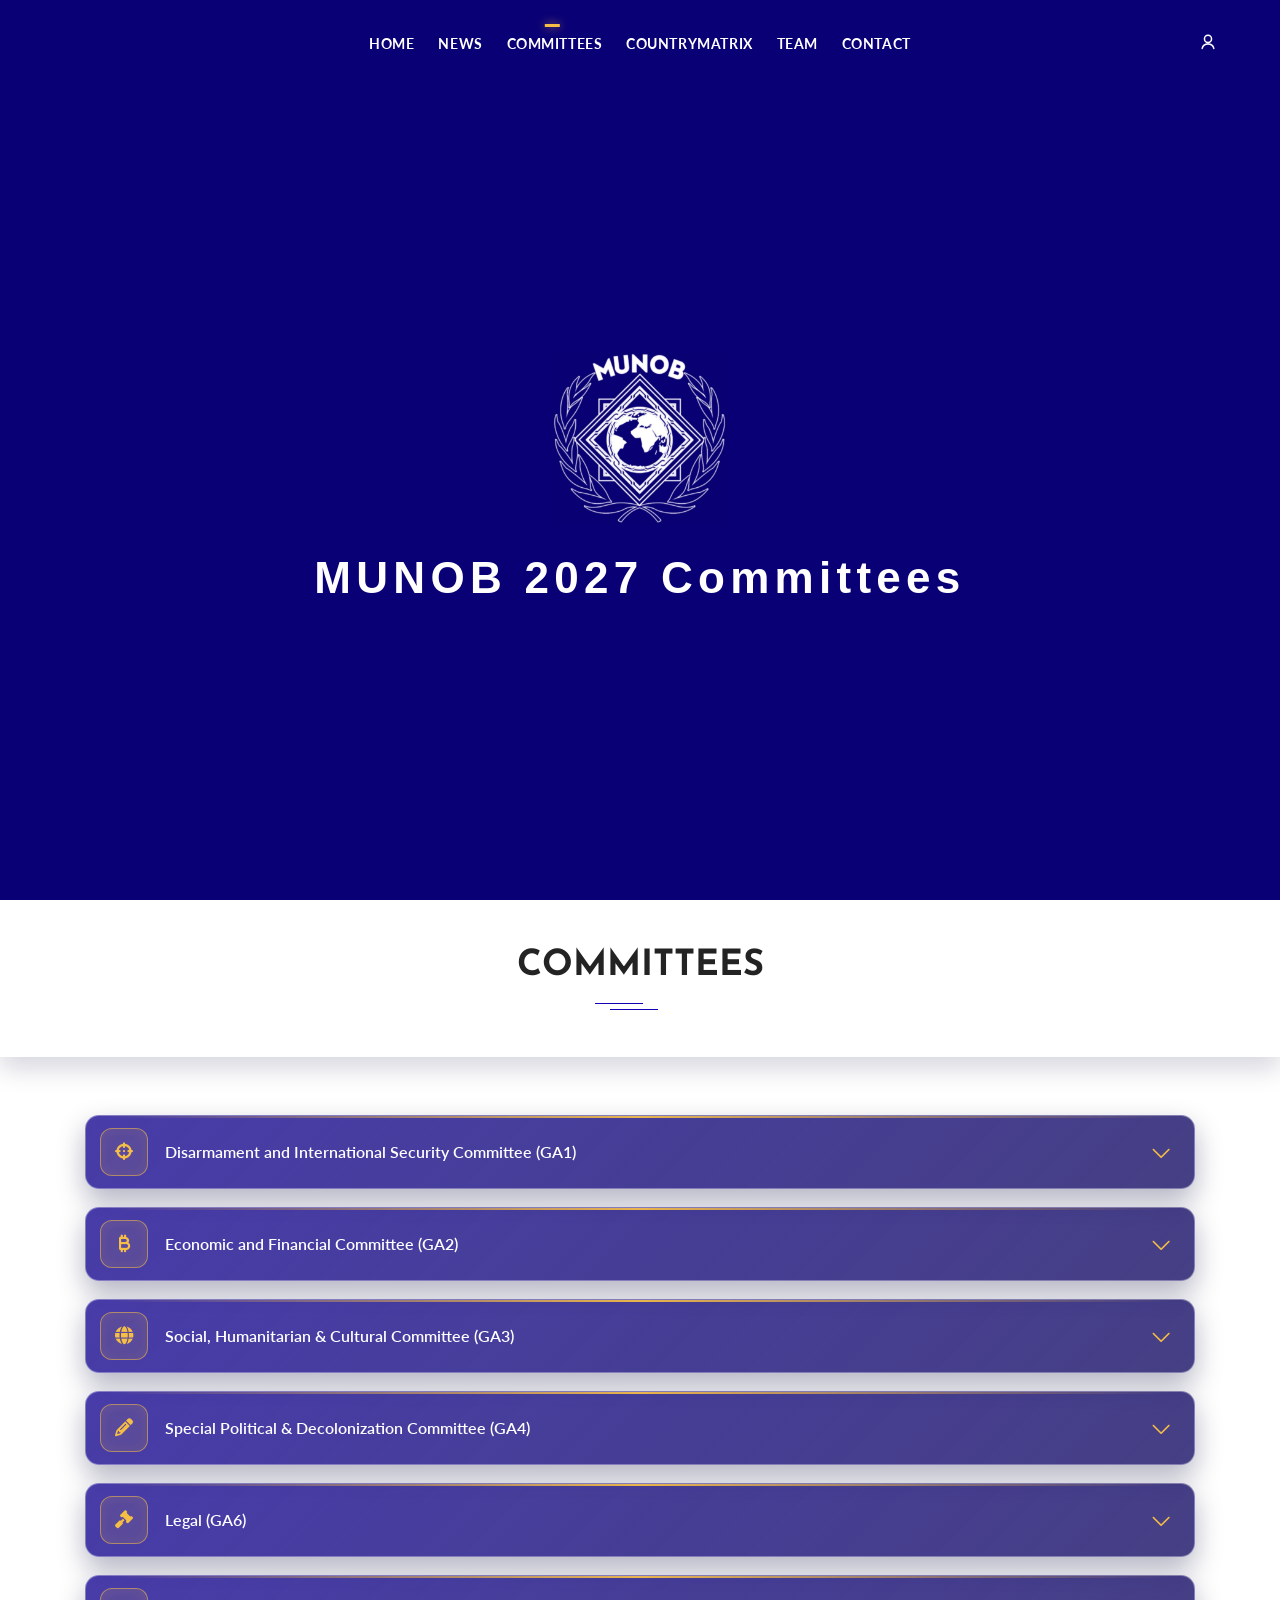
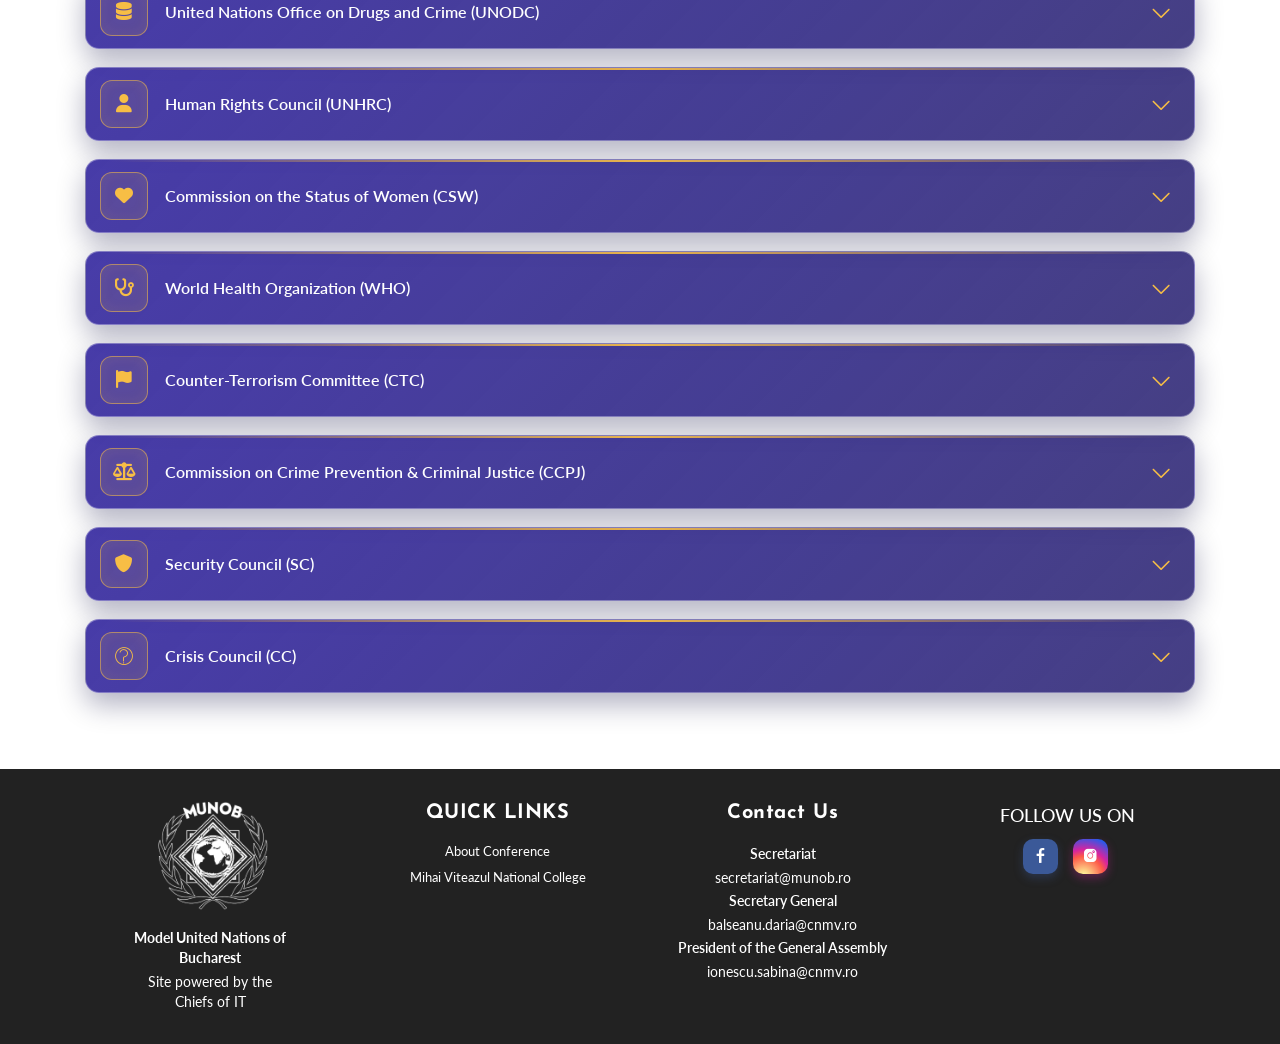
==== committees.html @ 98d1b833 "Refine mobile navigation and animations" ====
<!DOCTYPE html>
<html lang="en">
  <head>
    <!-- Required meta tags -->
    <meta charset="utf-8">
    <meta name="viewport" content="width=device-width, initial-scale=1, shrink-to-fit=no">

    <title>Model United Nations of Bucharest - COMMITTEES</title>
    <link rel="icon" type="image/x-icon" href="/assets/img/favicon.ico">
    <!-- Bootstrap CSS -->
    <link rel="stylesheet" type="text/css" href="assets/css/bootstrap.min.css" >
    <!-- Icon -->
    <link rel="stylesheet" type="text/css" href="assets/fonts/line-icons.css">
    <link rel="stylesheet" type="text/css" href="assets/vendor/fontawesome/css/fontawesome.min.css?v=6.7.2">
    <link rel="stylesheet" type="text/css" href="assets/vendor/fontawesome/css/solid.min.css?v=6.7.2">
    <!-- Slicknav -->
    <link rel="stylesheet" type="text/css" href="assets/css/slicknav.css">
    <!-- Nivo Lightbox -->
    <link rel="stylesheet" type="text/css" href="assets/css/nivo-lightbox.css" >
    <!-- Animate -->
    <link rel="stylesheet" type="text/css" href="assets/css/animate.css">
    <!-- Main Style -->
    <link rel="stylesheet" type="text/css" href="assets/css/main.css?v=8">
    <!-- Responsive Style -->
    <link rel="stylesheet" type="text/css" href="assets/css/responsive.css">
    <!-- This File is Fully Expandable 2025-2026 IT-->
    <link rel="stylesheet" type="text/css" href="assets/css/FooterFix&More.css?=2"> 
    <link rel="stylesheet" type="text/css" href="assets/css/munob-navigation.css?v=60">
    <link rel="stylesheet" type="text/css" href="assets/css/home-account.css?v=6">
    <script src="assets/js/page-transition-prepare.js?v=1"></script>

  </head>
  <body class="news-page committees-page">
    <div class="page-transition-layer" aria-hidden="true"></div>

    <!-- Header Area wrapper Starts -->
    <header id="header-wrap">
      <!-- Navbar Start -->
      <nav class="navbar navbar-expand-lg fixed-top scrolling-navbar">
        <div class="container">
          <div class="navbar-header">
            <button class="navbar-toggler" type="button" data-toggle="collapse" data-target="#main-navbar" aria-controls="main-navbar" aria-expanded="false" aria-label="Toggle navigation">
              <span class="navbar-toggler-icon"></span>
              <span class="icon-menu"></span>
              <span class="icon-menu"></span>
              <span class="icon-menu"></span>
            </button>
            <a href="index.html" class="navbar-brand navbar-logo" data-page-transition><img src="assets/img/logos/miniblue.png" alt="MUNOB"></a>
          </div>
          <div class="collapse navbar-collapse" id="main-navbar">
            <ul class="navbar-nav mr-auto w-100 justify-content-end">
              <li class="nav-item"><a class="nav-link" href="index.html" data-page-transition>Home</a></li>
              <li class="nav-item"><a class="nav-link" href="newspaper.html" data-page-transition>News</a></li>
              <li class="nav-item active"><a class="nav-link active" href="committees.html">Committees</a></li>
              <li class="nav-item"><a class="nav-link" href="country_matrix.html" data-page-transition>CountryMatrix</a></li>
              <li class="nav-item"><a class="nav-link" href="team.html" data-page-transition>Team</a></li>
              <li class="nav-item"><a class="nav-link" href="#contact">Contact</a></li>
            </ul>
          </div>
        </div>
      </nav>
      <!-- Navbar End -->

      <section class="hero-header committees-hero">
        <div class="hero-content">
          <a href="#committees" class="hero-logo">
            <img src="assets/img/logos/miniblue2.png" alt="MUNOB logo">
          </a>
          <h1>MUNOB 2027 Committees</h1>
        </div>
      </section>
    </header>

    <!-- Committee Section Start -->
    <section id="committees" class="section-padding">
      <div class="container">
        <div class="row">
          <div class="col-12">
            <div class="section-title-header text-center">
              <h1 class="section-title wow fadeInUp" data-wow-delay="0.2s">Committees</h1>
            </div>
            <!--  <div class="section-title-header text-center"> -->
             <!-- <h1 class="section-title wow fadeInUp" data-wow-delay="0.2s"><a href="rr.html">Research Reports</a></h1> -->
             <!-- </div> -->
          </div>
        </div>
        <div class="row">
          <div class="col-lg-20 col-md-20 col-xs-12 col-sm-12">
            <div class="accordion" id="accordion">
              <div class="card">
                <div class="card-header" id="headingOne">
                  <div class="header-title collapsed" data-toggle="collapse" data-target="#questionOne" aria-expanded="true" aria-controls="collapseOne">
                    <i class="fa-solid fa-crosshairs" aria-hidden="true"></i> Disarmament and International Security Committee (GA1)
                  </div>
                </div>
                <div id="questionOne" class="collapse" aria-labelledby="headingOne" data-parent="#question">
                  <div class="card-body">
                    <strong>Topic 1:</strong> Combating the proliferation  of chemical and biological weapons of mass destruction
                    <br> <a class="nav-link" href="Research Reports 26/Disec/RR_DISEC_1_MUNOB2026.pdf">Research Report</a>
                    <br> <a class="nav-link" href="resolutions_26/DISEC_TOPIC1.pdf">Resolution</a> <br>
                    
                     <strong>Topic 2:</strong> Enhancing regional security frameworks in the Middle East with emphasis on the regulation of arm importations
                     <br><a class="nav-link" href="Research Reports 26/Disec/RR_DISEC_2_MUNOB2026.pdf">Research Report</a>
                     
                     
                     
                  </div>
                </div>
              </div>
              <div class="card">
                <div class="card-header" id="headingTwo">
                    <div class="header-title collapsed" data-toggle="collapse" data-target="#questionTwo" aria-expanded="false" aria-controls="questionTwo">
                      <i class="fa-solid fa-bitcoin-sign" aria-hidden="true"></i> Economic and Financial Committee (GA2)
                    </div>
                </div>
                <div id="questionTwo" class="collapse" aria-labelledby="headingTwo" data-parent="#question">
                  <div class="card-body">
                    <strong>Topic 1:</strong> Assessing the impact of artificial intelligence technologies on global labor markets and economic stability

                    <br>  <a class="nav-link" href="Research Reports 26/Ecofin/RR_ECOFIN_1_MUNOB2026.pdf">Research Report</a>
                     <br> <a class="nav-link" href="resolutions_26/ECOFIN_TOPIC 1.pdf">Resolution</a>
                     <strong>Topic 2:</strong> Addressing the current trade war tensions between the United States and the People’s Republic of China
                    <br><a class="nav-link" href="Research Reports 26/Ecofin/RR_ECOFIN_2_MUNOB2026.pdf">Research Report</a>
                    
                    
                  </div>
                </div>
              </div>
              <div class="card">
                <div class="card-header" id="headingTwo">
                    <div class="header-title collapsed" data-toggle="collapse" data-target="#questionTree" aria-expanded="false" aria-controls="questionTree">
                      <i class="fa-solid fa-globe" aria-hidden="true"></i> Social, Humanitarian & Cultural Committee (GA3)
                    </div>
                </div>
                <div id="questionTree" class="collapse" aria-labelledby="headingTree" data-parent="#question">
                  <div class="card-body">
                    <strong>Topic 1:</strong> Resolving humanitarian crises that arise from violent crackdowns on civil protests
                    <br> <a class="nav-link" href="Research Reports 26/Sochum/RR_SOCHUM_1_MUNOB2026.pdf">Research Report</a>
                     <br> <a class="nav-link" href="resolutions_26/SOCHUM_TOPIC1.pdf">Resolution</a>
                    
                     <strong>Topic 2:</strong> Strengthening international cooperation in order to prevent the illicit trafficking of cultural property 
                     
                     <br> <a class="nav-link" href="Research Reports 26/Sochum/RR_SOCHUM_2_MUNOB2026.pdf">Research Report</a>
                     
                                    

                  </div>
                </div>
              </div>
              <div class="card">
                <div class="card-header" id="headingThree">
                  <div class="header-title collapsed" data-toggle="collapse" data-target="#questionThree" aria-expanded="false" aria-controls="questionThree">
                    <i class="fa-solid fa-pencil-alt" aria-hidden="true"></i> Special Political & Decolonization Committee (GA4)
                  </div>
                </div>
                <div id="questionThree" class="collapse" aria-labelledby="headingThree" data-parent="#question">
                  <div class="card-body">
                    <strong>Topic 1:</strong> Supporting post-conflict stabilization and state consolidation efforts in the Syrian Arab Republic
                    <br><a class="nav-link" href="Research Reports 26/Specpol/RR_SPECPOL_1_MUNOB2026.pdf">Research Report</a>
                    <br> <a class="nav-link" href="resolutions_26/SPECPOL_TOPIC1.pdf">Resolution</a>
                    
                    
                     <strong>Topic 2:</strong> Preventing the escalation of an arms race in outer space  
                    <br><a class="nav-link" href="Research Reports 26/Specpol/RR_SPECPOL_2_MUNOB2026.pdf">Research Report</a>
                  </div>
                </div>
              </div>
             <div class="card">
                <div class="card-header" id="headingThree3">
                  <div class="header-title collapsed" data-toggle="collapse" data-target="#questionTwo2" aria-expanded="false" aria-controls="questionTwo2">
                    <i class="fa-solid fa-gavel" aria-hidden="true"></i> Legal (GA6)
                  </div>
                </div>
                <div id="questionTwo2" class="collapse" aria-labelledby="headingThree2" data-parent="#question">
                  <div class="card-body">
                   <strong>Topic 1:</strong> Addressing the legality of  state sponsored operations 
                    <br><a class="nav-link" href="Research Reports 26/Legal/RR_LEGAL_1_MUNOB2026.pdf">Research Report</a>
                    <br><a class="nav-link" href="resolutions_26/LEGAL_TOPIC1.pdf">Resolution</a>
                    <br>
                     <strong>Topic 2:</strong> Discussing the ongoing dispute in the Arctic region
                    
                    <br><a class="nav-link" href="Research Reports 26/Legal/RR_LEGAL_2_MUNOB2026.pdf">Research Report</a>
                  </div>
                </div>
              </div>
              <div class="card">
                <div class="card-header" id="headingThree">
                  <div class="header-title collapsed" data-toggle="collapse" data-target="#questionFour" aria-expanded="false" aria-controls="questionFour">
                   <i class="fa-solid fa-database" aria-hidden="true"></i> United Nations Office on Drugs and Crime (UNODC)
                  </div>
                </div>
                <div id="questionFour" class="collapse" aria-labelledby="headingThree" data-parent="#question">
                  <div class="card-body">
                    <strong>Topic 1:</strong> Combating further drug network development in Central and South America.
                    <br><a class="nav-link" href="Research Reports 26/Unodc/RR_SOCHUM_1_MUNOB2026.pdf">Research Report</a>
                    
                    <br><a class="nav-link" href="resolutions_26/UNODC_TOPIC1.pdf">Resolution</a>
                    <br>
                     <strong>Topic 2:</strong> Addressing the influence of social media in the spread of drug usage amongst the teenage population.
                    <!--<br><strong>Resolution:</strong><a class="nav-link" href="resolutions/6.UNODC.RUSSIA.pdf">UNODC Resolution</a>-->
                   <br><a class="nav-link" href="Research Reports 26/Unodc/RR_SOCHUM_2_MUNOB2026.pdf">Research Report</a>
                   
                  
                  </div>
                </div>
              </div> 
              <div class="card">
                <div class="card-header" id="headingThree3">
                  <div class="header-title collapsed" data-toggle="collapse" data-target="#questionTwo4" aria-expanded="false" aria-controls="questionTwo4">
                    <i class="fa-solid fa-user" aria-hidden="true"></i> Human Rights Council (UNHRC)
                  </div>
                </div>
                <div id="questionTwo4" class="collapse" aria-labelledby="headingThree3" data-parent="#question">
                  <div class="card-body">
                   <strong>Topic 1:</strong> Promoting human rights in the context of immigration policies and deportations 
                    <br> <a class="nav-link" href="Research Reports 26/Unhrc/RR_UNHRC_1_MUNOB2026.pdf">Research Report</a>
                    <br><a class="nav-link" href="resolutions_26/HRC_TOPIC1.pdf">Resolution</a>
                    <br>
                     <strong>Topic 2:</strong> Safeguarding the human rights of journalists operating in situations of armed conflict
                    
                    <br> <a class="nav-link" href="Research Reports 26/Unhrc/RR_UNHRC_2_MUNOB2026.pdf">Research Report</a>
                  </div>
                </div>
              </div>
              <div class="card">
                <div class="card-header" id="headingTwo5">
                    <div class="header-title collapsed" data-toggle="collapse" data-target="#questionTwo5" aria-expanded="false" aria-controls="questionTwo5">
                      <i class="fa-solid fa-heart" aria-hidden="true"></i> Commission on the Status of Women (CSW)
                    </div>
                </div>
                <div id="questionTwo5" class="collapse" aria-labelledby="headingTwo5" data-parent="#question">
                  <div class="card-body"> 
                   <strong>Topic 1:</strong>Evaluating legal frameworks to combat the rapid increase of domestic abuse with special regards to femicides
                    <br><a class="nav-link" href="Research Reports 26/Csw/RR_CSW_1_MUNOB2026.pdf">Research Report</a>
                    <br><a class="nav-link" href="resolutions_26/CSW_TOPIC1.pdf">Resolution</a>
                    <br>
                     <strong>Topic 2:</strong> Discussing the minimum required regulation of sex industries
                    
                    <br><a class="nav-link" href="Research Reports 26/Csw/RR_CSW_2_MUNOB2026.pdf">Research Report</a>
                                    
                    
                  </div>
                </div>
              </div>
               <div class="card">
                <div class="card-header" id="headingTwo42">
                    <div class="header-title collapsed" data-toggle="collapse" data-target="#questionTwo42" aria-expanded="false" aria-controls="questionTwo42">
                   <i class="fa-solid fa-stethoscope" aria-hidden="true"></i> World Health Organization (WHO)
                    </div>
                </div>
                <div id="questionTwo42" class="collapse" aria-labelledby="headingTwo42" data-parent="#question">
                  <div class="card-body">
                   <strong>Topic 1:</strong>Strengthening access to health system for displaced and conflict-affected populations
                    <br><a class="nav-link" href="Research Reports 26/Who/RR_WHO_1_MUNOB2026.pdf">Research Report</a>
                    <br><a class="nav-link" href="resolutions_26/WHO_TOPIC1.pdf">Resolution</a>
                    <br>
                     <strong>Topic 2:</strong> Tackling the resurgence of preventable infectious diseases caused by the loss of trust in vaccines
                 
                    <br><a class="nav-link" href="Research Reports 26/Who/RR_WHO_2_MUNOB2026.pdf">Research Report</a>
                                      
                    
                    <br>
                  </div>
                </div>
              </div> 
              <div class="card">
                <div class="card-header" id="headingTwo421">
                    <div class="header-title collapsed" data-toggle="collapse" data-target="#questionTwo421" aria-expanded="false" aria-controls="questionTwo421">
                      <i class="fa-solid fa-flag" aria-hidden="true"></i> Counter-Terrorism Committee (CTC)
                    </div>
                </div>
                <div id="questionTwo421" class="collapse" aria-labelledby="headingTwo421" data-parent="#question">
                  <div class="card-body">
                   <strong>Topic 1:</strong> Addressing the rise of cyber-nuclear threats to achieve global security 
                    <br><a class="nav-link" href="Research Reports 26/Ctc/RR_CTC_1_MUNOB2026.pdf">Research Report</a>
                    <br><a class="nav-link" href="resolutions_26/CTC_TOPIC1.pdf">Resolution</a>
                    <br>                    
                     <strong>Topic 2:</strong> Tackling the issue of increased terrorism activity in the South Asia region
                 
                    <br> <a class="nav-link" href="Research Reports 26/Ctc/RR_CTC_2_MUNOB2026.pdf">Research Report</a>
                                      
                  </div>
                </div>
              </div>
               <div class="card">
                <div class="card-header" id="headingThree3">
                  <div class="header-title collapsed" data-toggle="collapse" data-target="#questionTwo25" aria-expanded="false" aria-controls="questionTwo25">
                    <i class="fa-solid fa-scale-balanced" aria-hidden="true"></i> Commission on Crime Prevention & Criminal Justice (CCPJ)
                  </div>
                </div>
                <div id="questionTwo25" class="collapse" aria-labelledby="headingThree25" data-parent="#question">
                  <div class="card-body">
                   <strong>Topic 1:</strong> Discussing the efficiency and ethical implications of maximum security prisons 
                    <br>  <a class="nav-link" href="Research Reports 26/Ccpj/RR_CCPJ_1_MUNOB2026.pdf">Research Report</a>
                    <br><a class="nav-link" href="resolutions_26/CCPCJ_TOPIC1.pdf">Resolution</a>
                    <br>
                     <strong>Topic 2:</strong> Evaluating the efficiency and transparency of national anti-corruption agencies
                    
                    <br>  <a class="nav-link" href="Research Reports 26/Ccpj/RR_CCPJ_2_MUNOB2026.pdf">Research Report</a>
                  </div>
                </div>
              </div>
              <div class="card">
                <div class="card-header" id="headingTwo3">
                    <div class="header-title collapsed" data-toggle="collapse" data-target="#questionTwo3" aria-expanded="false" aria-controls="questionTwo3">
                    <i class="fa-solid fa-shield" aria-hidden="true"></i> Security Council (SC)
                    </div>
                </div>
                <div id="questionTwo3" class="collapse" aria-labelledby="headingTwo3" data-parent="#question">
                  <div class="card-body">
                   <strong>Topic:</strong> Deterring further tensions in the Yemen civil war in order to uphold UN missions in the area.
                   <br><a class="nav-link" href="Research Reports 26/Sc/RR_SC_MUNOB2026.pdf">Research Report</a>
                  
                  

                  </div>
                </div>
              </div>
             
              
              <!--<div class="card">-->
              <!--  <div class="card-header" id="headingTwo333">-->
              <!--      <div class="header-title collapsed" data-toggle="collapse" data-target="#questionTwo333" aria-expanded="false" aria-controls="questionTwo333">-->
              <!--        <i class="lni lni-book"></i>  Historical Security Council (HSC)-->
              <!--      </div>-->
              <!--  </div>-->
              <!--  <div id="questionTwo333" class="collapse" aria-labelledby="headingTwo333" data-parent="#question">-->
              <!--    <div class="card-body">-->
              <!--     <strong>Topic:</strong> Addressing the UNAMIR efficiency-->
                   <!--<br><strong>Resolution:</strong><a class="nav-link" href="resolutions/9.SC.RUSSIA.pdf">SC Resolution</a>-->
              <!--    </div>-->
              <!--  </div>-->
              <!--</div> -->
             
              <div class="card">
                <div class="card-header" id="headingTwo6">
                    <div class="header-title collapsed" data-toggle="collapse" data-target="#questionTwo6" aria-expanded="false" aria-controls="questionTwo6">
                      <i class="lni lni-question-circle" aria-hidden="true"></i>  Crisis Council (CC)
                    </div>
                </div>
                <div id="questionTwo6" class="collapse" aria-labelledby="headingTwo6" data-parent="#question">
                  <div class="card-body">
                   <strong>Topic:</strong> To Be Announced...
                </div>
              </div>
            </div>
          </div>
        </div>
      </div>
    </div>
    </section>


    
    

   <!-- Footer Section Start -->
    <section id="contact" class="section-padding2">
    <footer class="footer-area section-padding">
      <div class="container">
        <div class="row">
          <div class="col-md-6 col-lg-3 col-sm-6 col-xs-12 wow fadeInUp" data-wow-delay="0.2s">
            <h3><img src="assets/img/logos/contactw.png" alt=""></h3>
            <p><b>
              Model United Nations of Bucharest 
            </b></p>
            <p> Site powered by the Chiefs of IT </p>
          </div>
          <div class="col-md-6 col-lg-3 col-sm-6 col-xs-12 wow fadeInUp" data-wow-delay="0.4s">
            <h3>QUICK LINKS</h3>
            <ul>
              <li><a href="index.html#about">About Conference</a></li>
              <li><a href="https://maps.app.goo.gl/pqkQaPp77saZtybT7">Mihai Viteazul National College</a></li>
              <!-- <li><a href="index.html#pricing">Registration</a></li> -->
            </ul>
          </div>
          <div class="col-md-6 col-lg-3 col-sm-6 col-xs-12 wow fadeInUp contact-column" data-wow-delay="0.4s">
              <h3>Contact Us</h3>
                <ul>
                <li><b>Secretariat</b></li>
                <li><a href="/cdn-cgi/l/email-protection" class="__cf_email__" data-cfemail="81f2e4e2f3e4f5e0f3e8e0f5c1ecf4efeee3aff3ee">[email&#160;protected]</a></li>
                <li><b>Secretary General</b></li>
                <li><a href="/cdn-cgi/l/email-protection" class="__cf_email__" data-cfemail="c1a3a0adb2a4a0afb4efa5a0b3a8a081a2afacb7efb3ae">[email&#160;protected]</a></li>
                <li><b>President of the General Assembly</b></li>
                <li><a href="/cdn-cgi/l/email-protection" class="__cf_email__" data-cfemail="3f5650515a4c5c4a114c5e5d56515e7f5c515249114d50">[email&#160;protected]</a></li>
                </ul>
          </div>

          <div class="col-md-6 col-lg-3 col-sm-6 col-xs-12 wow fadeInUp" data-wow-delay="0.8s">
            <!-- /.widget -->
            <div class="widget">
              <h5 class="widget-title">FOLLOW US ON</h5>
              <ul class="footer-social">
                <li><a class="facebook" href="https://www.facebook.com/MUNOB/"><i class="lni-facebook-filled"></i></a></li>
                <li><a class="instagram" href="https://www.instagram.com/therealmunob/profilecard/?igsh=eWo5YnVlNmdka3Vu"><i class="lni-instagram-filled"></i></a></li>
              </ul>
            </div>
          </div>
        </div>
      </div>
    </footer>
    </section>
    <!-- Footer Section End -->


    <!-- Go to Top Link -->
    <a href="#" class="back-to-top">
    	<i class="lni-chevron-up"></i>
    </a>

    <div id="preloader">
      <div class="sk-circle">
        <div class="sk-circle1 sk-child"></div>
        <div class="sk-circle2 sk-child"></div>
        <div class="sk-circle3 sk-child"></div>
        <div class="sk-circle4 sk-child"></div>
        <div class="sk-circle5 sk-child"></div>
        <div class="sk-circle6 sk-child"></div>
        <div class="sk-circle7 sk-child"></div>
        <div class="sk-circle8 sk-child"></div>
        <div class="sk-circle9 sk-child"></div>
        <div class="sk-circle10 sk-child"></div>
        <div class="sk-circle11 sk-child"></div>
        <div class="sk-circle12 sk-child"></div>
      </div>
    </div>

    <!-- jQuery first, then Popper.js, then Bootstrap JS -->
    <script data-cfasync="false" src="/cdn-cgi/scripts/5c5dd728/cloudflare-static/email-decode.min.js"></script><script src="assets/js/jquery-min.js"></script>
    <script src="assets/js/popper.min.js"></script>
    <script src="assets/js/bootstrap.min.js"></script>
    <script src="assets/js/jquery.countdown.min.js"></script>
    <script src="assets/js/jquery.nav.js"></script>
    <script src="assets/js/jquery.easing.min.js"></script>
    <script src="assets/js/wow.js"></script>
    <script src="assets/js/jquery.slicknav.js"></script>
    <script src="assets/js/nivo-lightbox.js"></script>
    <script src="assets/js/main.js?v=20"></script>
    <script src="assets/js/home-account.js?v=1"></script>
    <script src="assets/js/page-transition.js?v=5"></script>
    <!-- <script src="assets/js/footer.js"></script> -->
  </body>
</html>
---- assets/fonts/line-icons.css ----
@font-face {
  font-family: 'LineIcons';
  src:  url('../fonts/LineIcons.eot?tc3uo0');
  src:  url('../fonts/LineIcons.eot?tc3uo0#iefix') format('embedded-opentype'),
    url('../fonts/LineIcons.ttf?tc3uo0') format('truetype'),
    url('../fonts/LineIcons.woff?tc3uo0') format('woff'),
    url('../fonts/LineIcons.svg?tc3uo0#LineIcons') format('svg');
  font-weight: normal;
  font-style: normal;
}

[class^="lni-"], [class*=" lni-"] {
  /* use !important to prevent issues with browser extensions that change fonts */
  font-family: 'LineIcons' !important;
  speak: none;
  font-style: normal;
  font-weight: normal;
  font-variant: normal;
  text-transform: none;
  line-height: 1;

  /* Better Font Rendering =========== */
  -webkit-font-smoothing: antialiased;
  -moz-osx-font-smoothing: grayscale;
}

.lni-image:before {
  content: "\e991";
}
.lni-linkedin-filled:before {
  content: "\e9ac";
}
.lni-add-files:before {
  content: "\e900";
}
.lni-agenda:before {
  content: "\e901";
}
.lni-alarm-clock:before {
  content: "\e902";
}
.lni-alarm:before {
  content: "\e903";
}
.lni-amazon:before {
  content: "\e904";
}
.lni-amex:before {
  content: "\e905";
}
.lni-anchor:before {
  content: "\e906";
}
.lni-android:before {
  content: "\e907";
}
.lni-angle-double-down:before {
  content: "\e908";
}
.lni-angle-double-left:before {
  content: "\e909";
}
.lni-angle-double-right:before {
  content: "\e90a";
}
.lni-angle-double-up:before {
  content: "\e90b";
}
.lni-apartment:before {
  content: "\e90c";
}
.lni-apple:before {
  content: "\e90d";
}
.lni-archive:before {
  content: "\e90e";
}
.lni-arrow-down-circle:before {
  content: "\e90f";
}
.lni-arrow-down:before {
  content: "\e910";
}
.lni-arrow-left-circle:before {
  content: "\e911";
}
.lni-arrow-left:before {
  content: "\e912";
}
.lni-arrow-right-circle:before {
  content: "\e913";
}
.lni-arrow-right:before {
  content: "\e914";
}
.lni-arrow-top-left:before {
  content: "\e915";
}
.lni-arrow-top-right:before {
  content: "\e916";
}
.lni-arrow-up-circle:before {
  content: "\e917";
}
.lni-arrow-up:before {
  content: "\e918";
}
.lni-arrows-horizontal:before {
  content: "\e919";
}
.lni-arrows-vertical:before {
  content: "\e91a";
}
.lni-ban:before {
  content: "\e91b";
}
.lni-bar-chart:before {
  content: "\e91c";
}
.lni-basketball:before {
  content: "\e91d";
}
.lni-behance:before {
  content: "\e91e";
}
.lni-bi-cycle:before {
  content: "\e91f";
}
.lni-bitbucket:before {
  content: "\e920";
}
.lni-bitcoin:before {
  content: "\e921";
}
.lni-blackboard:before {
  content: "\e922";
}
.lni-bluetooth:before {
  content: "\e923";
}
.lni-bold:before {
  content: "\e924";
}
.lni-bolt-alt:before {
  content: "\e925";
}
.lni-bolt:before {
  content: "\e926";
}
.lni-book:before {
  content: "\e927";
}
.lni-bookmark-alt:before {
  content: "\e928";
}
.lni-bookmark:before {
  content: "\e929";
}
.lni-briefcase:before {
  content: "\e92a";
}
.lni-brush-alt:before {
  content: "\e92b";
}
.lni-brush:before {
  content: "\e92c";
}
.lni-bubble:before {
  content: "\e92d";
}
.lni-bug:before {
  content: "\e92e";
}
.lni-bulb:before {
  content: "\e92f";
}
.lni-bullhorn:before {
  content: "\e930";
}
.lni-bus:before {
  content: "\e931";
}
.lni-calendar:before {
  content: "\e932";
}
.lni-camera:before {
  content: "\e933";
}
.lni-car:before {
  content: "\e934";
}
.lni-cart-full:before {
  content: "\e935";
}
.lni-cart:before {
  content: "\e936";
}
.lni-check-box:before {
  content: "\e937";
}
.lni-check-mark-circle:before {
  content: "\e938";
}
.lni-chevron-down-circle:before {
  content: "\e939";
}
.lni-chevron-down:before {
  content: "\e93a";
}
.lni-chevron-left-circle:before {
  content: "\e93b";
}
.lni-chevron-left:before {
  content: "\e93c";
}
.lni-chevron-right-circle:before {
  content: "\e93d";
}
.lni-chevron-right:before {
  content: "\e93e";
}
.lni-chevron-up-circle:before {
  content: "\e93f";
}
.lni-chevron-up:before {
  content: "\e940";
}
.lni-chrome:before {
  content: "\e941";
}
.lni-circle-minus:before {
  content: "\e942";
}
.lni-clipboard:before {
  content: "\e943";
}
.lni-close:before {
  content: "\e944";
}
.lni-cloud-check:before {
  content: "\e945";
}
.lni-cloud-download:before {
  content: "\e946";
}
.lni-cloud-sync:before {
  content: "\e947";
}
.lni-cloud-upload:before {
  content: "\e948";
}
.lni-cloud:before {
  content: "\e949";
}
.lni-code:before {
  content: "\e94a";
}
.lni-coffee-cup:before {
  content: "\e94b";
}
.lni-cog:before {
  content: "\e94c";
}
.lni-color-pallet:before {
  content: "\e94d";
}
.lni-comment-reply-alt:before {
  content: "\e94e";
}
.lni-comments-alt:before {
  content: "\e94f";
}
.lni-comments:before {
  content: "\e950";
}
.lni-construction:before {
  content: "\e951";
}
.lni-control-panel:before {
  content: "\e952";
}
.lni-crop:before {
  content: "\e953";
}
.lni-cross-circle:before {
  content: "\e954";
}
.lni-crown:before {
  content: "\e955";
}
.lni-css3:before {
  content: "\e956";
}
.lni-cup:before {
  content: "\e957";
}
.lni-cut:before {
  content: "\e958";
}
.lni-dashboard:before {
  content: "\e959";
}
.lni-database:before {
  content: "\e95a";
}
.lni-dinner:before {
  content: "\e95b";
}
.lni-direction-alt:before {
  content: "\e95c";
}
.lni-direction-ltr:before {
  content: "\e95d";
}
.lni-direction-rtl:before {
  content: "\e95e";
}
.lni-direction:before {
  content: "\e95f";
}
.lni-display:before {
  content: "\e960";
}
.lni-download:before {
  content: "\e961";
}
.lni-drop:before {
  content: "\e962";
}
.lni-dropbox:before {
  content: "\e963";
}
.lni-drupal:before {
  content: "\e964";
}
.lni-emoji-neutral:before {
  content: "\e965";
}
.lni-emoji-sad:before {
  content: "\e966";
}
.lni-emoji-smile:before {
  content: "\e967";
}
.lni-empty-file:before {
  content: "\e968";
}
.lni-enter:before {
  content: "\e969";
}
.lni-envelope:before {
  content: "\e96a";
}
.lni-eraser:before {
  content: "\e96b";
}
.lni-exit-down:before {
  content: "\e96c";
}
.lni-exit-up:before {
  content: "\e96d";
}
.lni-exit:before {
  content: "\e96e";
}
.lni-eye:before {
  content: "\e96f";
}
.lni-facebook-filled:before {
  content: "\e970";
}
.lni-facebook:before {
  content: "\e971";
}
.lni-files:before {
  content: "\e972";
}
.lni-film-play:before {
  content: "\e973";
}
.lni-firefox:before {
  content: "\e974";
}
.lni-flag-alt:before {
  content: "\e975";
}
.lni-flag-cubic:before {
  content: "\e976";
}
.lni-flag:before {
  content: "\e977";
}
.lni-folder:before {
  content: "\e978";
}
.lni-frame-contract:before {
  content: "\e979";
}
.lni-frame-expand:before {
  content: "\e97a";
}
.lni-full-screen:before {
  content: "\e97b";
}
.lni-funnel:before {
  content: "\e97c";
}
.lni-gallery:before {
  content: "\e97d";
}
.lni-game:before {
  content: "\e97e";
}
.lni-gift:before {
  content: "\e97f";
}
.lni-git:before {
  content: "\e980";
}
.lni-github:before {
  content: "\e981";
}
.lni-google-plus:before {
  content: "\e982";
}
.lni-graduation:before {
  content: "\e983";
}
.lni-grid-alt:before {
  content: "\e984";
}
.lni-grid:before {
  content: "\e985";
}
.lni-hammer:before {
  content: "\e986";
}
.lni-hand:before {
  content: "\e987";
}
.lni-harddrive:before {
  content: "\e988";
}
.lni-headphone-alt:before {
  content: "\e989";
}
.lni-headphone:before {
  content: "\e98a";
}
.lni-heart-filled:before {
  content: "\e98b";
}
.lni-heart-pulse:before {
  content: "\e98c";
}
.lni-heart:before {
  content: "\e98d";
}
.lni-help:before {
  content: "\e98e";
}
.lni-highlight-alt:before {
  content: "\e98f";
}
.lni-highlight:before {
  content: "\e990";
}
.lni-hobile:before {
  content: "\e992";
}
.lni-home:before {
  content: "\e993";
}
.lni-hourglass:before {
  content: "\e994";
}
.lni-html5:before {
  content: "\e995";
}
.lni-inbox:before {
  content: "\e996";
}
.lni-indent-decrease:before {
  content: "\e997";
}
.lni-indent-increase:before {
  content: "\e998";
}
.lni-Infinite:before {
  content: "\e999";
}
.lni-information:before {
  content: "\e99a";
}
.lni-instagram-filled:before {
  content: "\e99b";
}
.lni-instagram:before {
  content: "\e99c";
}
.lni-italic:before {
  content: "\e99d";
}
.lni-joomla:before {
  content: "\e99e";
}
.lni-key:before {
  content: "\e99f";
}
.lni-keyboard:before {
  content: "\e9a0";
}
.lni-laptop-phone:before {
  content: "\e9a1";
}
.lni-laptop:before {
  content: "\e9a2";
}
.lni-layers:before {
  content: "\e9a3";
}
.lni-layout:before {
  content: "\e9a4";
}
.lni-leaf:before {
  content: "\e9a5";
}
.lni-licencse:before {
  content: "\e9a6";
}
.lni-line-dashed:before {
  content: "\e9a7";
}
.lni-line-dotted:before {
  content: "\e9a8";
}
.lni-line-double:before {
  content: "\e9a9";
}
.lni-line-spacing:before {
  content: "\e9aa";
}
.lni-link:before {
  content: "\e9ab";
}
.lni-linkedin:before {
  content: "\e9ad";
}
.lni-list:before {
  content: "\e9ae";
}
.lni-lock:before {
  content: "\e9af";
}
.lni-magnet:before {
  content: "\e9b0";
}
.lni-magnifier:before {
  content: "\e9b1";
}
.lni-map-marker:before {
  content: "\e9b2";
}
.lni-map:before {
  content: "\e9b3";
}
.lni-mastercard:before {
  content: "\e9b4";
}
.lni-medall-alt:before {
  content: "\e9b5";
}
.lni-medall:before {
  content: "\e9b6";
}
.lni-medium:before {
  content: "\e9b7";
}
.lni-menu-circle:before {
  content: "\e9b8";
}
.lni-menu:before {
  content: "\e9b9";
}
.lni-mic:before {
  content: "\e9ba";
}
.lni-microphone:before {
  content: "\e9bb";
}
.lni-minus:before {
  content: "\e9bc";
}
.lni-mobile:before {
  content: "\e9bd";
}
.lni-more-alt:before {
  content: "\e9be";
}
.lni-more:before {
  content: "\e9bf";
}
.lni-mouse:before {
  content: "\e9c0";
}
.lni-move:before {
  content: "\e9c1";
}
.lni-music:before {
  content: "\e9c2";
}
.lni-notepad:before {
  content: "\e9c3";
}
.lni-package:before {
  content: "\e9c4";
}
.lni-page-break:before {
  content: "\e9c5";
}
.lni-paint-bucket:before {
  content: "\e9c6";
}
.lni-paint-roller:before {
  content: "\e9c7";
}
.lni-paperclip:before {
  content: "\e9c8";
}
.lni-paypal:before {
  content: "\e9c9";
}
.lni-pencil-alt:before {
  content: "\e9ca";
}
.lni-pencil:before {
  content: "\e9cb";
}
.lni-phone-handset:before {
  content: "\e9cc";
}
.lni-phone:before {
  content: "\e9cd";
}
.lni-pie-chart:before {
  content: "\e9ce";
}
.lni-pilcrow:before {
  content: "\e9cf";
}
.lni-pin-alt:before {
  content: "\e9d0";
}
.lni-pin-corner:before {
  content: "\e9d1";
}
.lni-pin:before {
  content: "\e9d2";
}
.lni-pinterest:before {
  content: "\e9d3";
}
.lni-playstore:before {
  content: "\e9d4";
}
.lni-plug:before {
  content: "\e9d5";
}
.lni-plus:before {
  content: "\e9d6";
}
.lni-pointer-down:before {
  content: "\e9d7";
}
.lni-pointer-left:before {
  content: "\e9d8";
}
.lni-pointer-right:before {
  content: "\e9d9";
}
.lni-pointer-up:before {
  content: "\e9da";
}
.lni-pointer:before {
  content: "\e9db";
}
.lni-power-switch:before {
  content: "\e9dc";
}
.lni-printer:before {
  content: "\e9dd";
}
.lni-pulse:before {
  content: "\e9de";
}
.lni-question-circle:before {
  content: "\e9df";
}
.lni-quora:before {
  content: "\e9e0";
}
.lni-reddit:before {
  content: "\e9e1";
}
.lni-reload:before {
  content: "\e9e2";
}
.lni-reply:before {
  content: "\e9e3";
}
.lni-rocket:before {
  content: "\e9e4";
}
.lni-rss-feed:before {
  content: "\e9e5";
}
.lni-ruler-alt:before {
  content: "\e9e6";
}
.lni-ruler-pencil:before {
  content: "\e9e7";
}
.lni-ruler:before {
  content: "\e9e8";
}
.lni-save-alt:before {
  content: "\e9e9";
}
.lni-save:before {
  content: "\e9ea";
}
.lni-search:before {
  content: "\e9eb";
}
.lni-select:before {
  content: "\e9ec";
}
.lni-share-alt:before {
  content: "\e9ed";
}
.lni-share:before {
  content: "\e9ee";
}
.lni-shield:before {
  content: "\e9ef";
}
.lni-shift-left:before {
  content: "\e9f0";
}
.lni-shift-right:before {
  content: "\e9f1";
}
.lni-shortcode:before {
  content: "\e9f2";
}
.lni-signal:before {
  content: "\e9f3";
}
.lni-slice:before {
  content: "\e9f4";
}
.lni-sort-alpha-asc:before {
  content: "\e9f5";
}
.lni-sort-amount-asc:before {
  content: "\e9f6";
}
.lni-soundcloud:before {
  content: "\e9f7";
}
.lni-spellcheck:before {
  content: "\e9f8";
}
.lni-spotify:before {
  content: "\e9f9";
}
.lni-spray:before {
  content: "\e9fa";
}
.lni-stamp:before {
  content: "\e9fb";
}
.lni-star-empty:before {
  content: "\e9fc";
}
.lni-star-filled:before {
  content: "\e9fd";
}
.lni-star-half:before {
  content: "\e9fe";
}
.lni-star:before {
  content: "\e9ff";
}
.lni-stats-down:before {
  content: "\ea00";
}
.lni-stats-up:before {
  content: "\ea01";
}
.lni-strikethrough:before {
  content: "\ea02";
}
.lni-stripe:before {
  content: "\ea03";
}
.lni-support:before {
  content: "\ea04";
}
.lni-tab:before {
  content: "\ea05";
}
.lni-tag:before {
  content: "\ea06";
}
.lni-target:before {
  content: "\ea07";
}
.lni-teabag:before {
  content: "\ea08";
}
.lni-text-align-right:before {
  content: "\ea09";
}
.lni-text-align-center:before {
  content: "\ea0a";
}
.lni-text-align-justify:before {
  content: "\ea0b";
}
.lni-text-align-left:before {
  content: "\ea0c";
}
.lni-text-format-remove:before {
  content: "\ea0d";
}
.lni-text-format:before {
  content: "\ea0e";
}
.lni-text-size:before {
  content: "\ea0f";
}
.lni-thought:before {
  content: "\ea10";
}
.lni-thumbs-down:before {
  content: "\ea11";
}
.lni-thumbs-up:before {
  content: "\ea12";
}
.lni-ticket-alt:before {
  content: "\ea13";
}
.lni-ticket:before {
  content: "\ea14";
}
.lni-timer:before {
  content: "\ea15";
}
.lni-train:before {
  content: "\ea16";
}
.lni-trash:before {
  content: "\ea17";
}
.lni-tshirt:before {
  content: "\ea18";
}
.lni-twitter-filled:before {
  content: "\ea19";
}
.lni-twitter:before {
  content: "\ea1a";
}
.lni-underline:before {
  content: "\ea1b";
}
.lni-unlink:before {
  content: "\ea1c";
}
.lni-unlock:before {
  content: "\ea1d";
}
.lni-upload:before {
  content: "\ea1e";
}
.lni-user:before {
  content: "\ea1f";
}
.lni-users:before {
  content: "\ea20";
}
.lni-vector:before {
  content: "\ea21";
}
.lni-video:before {
  content: "\ea22";
}
.lni-visa:before {
  content: "\ea23";
}
.lni-volume-high:before {
  content: "\ea24";
}
.lni-volume-low:before {
  content: "\ea25";
}
.lni-volume-medium:before {
  content: "\ea26";
}
.lni-volume-mute:before {
  content: "\ea27";
}
.lni-wallet:before {
  content: "\ea28";
}
.lni-warning:before {
  content: "\ea29";
}
.lni-wheelchair:before {
  content: "\ea2a";
}
.lni-wordpress-filled:before {
  content: "\ea2b";
}
.lni-wordpress:before {
  content: "\ea2c";
}
.lni-world-alt:before {
  content: "\ea2d";
}
.lni-world:before {
  content: "\ea2e";
}
.lni-write:before {
  content: "\ea2f";
}
.lni-zip:before {
  content: "\ea30";
}
.lni-zoom-in:before {
  content: "\ea31";
}
.lni-zoom-out:before {
  content: "\ea32";
}
---- assets/vendor/fontawesome/css/solid.min.css ----
/*!
 * Font Awesome Free 6.7.2 by @fontawesome - https://fontawesome.com
 * License - https://fontawesome.com/license/free (Icons: CC BY 4.0, Fonts: SIL OFL 1.1, Code: MIT License)
 * Copyright 2024 Fonticons, Inc.
 */
:host,:root{--fa-style-family-classic:"Font Awesome 6 Free";--fa-font-solid:normal 900 1em/1 "Font Awesome 6 Free"}@font-face{font-family:"Font Awesome 6 Free";font-style:normal;font-weight:900;font-display:block;src:url(../webfonts/fa-solid-900.woff2) format("woff2"),url(../webfonts/fa-solid-900.ttf) format("truetype")}.fa-solid,.fas{font-weight:900}
---- assets/css/main.css ----
@import url("https://fonts.googleapis.com/css?family=Lato:400|Josefin+Sans:700");
html {
  overflow-x: hidden;
}
.center {
  display: block;
  margin-left: auto;
  margin-right: auto;
  width: 50%;
}
body {
  background: #fff;
  font-size: 15px;
  font-weight: 400;
  font-family: 'Lato', sans-serif;
  -webkit-box-sizing: border-box;
  -moz-box-sizing: border-box;
  box-sizing: border-box;
  -webkit-font-smoothing: subpixel-antialiased;
  color: #212121;
  line-height: 25px;
  -webkit-backface-visibility: hidden;
  backface-visibility: hidden;
  overflow-x: hidden;
}

h1, h2, h3, h4 {
  font-size: 36px;
  font-weight: 700;
  font-family: 'Josefin Sans', sans-serif;
}

a {
  -webkit-transition: all 0.2s linear;
  -moz-transition: all 0.2s linear;
  -o-transition: all 0.2s linear;
  transition: all 0.2s linear;
}

a:hover {
  text-decoration: none;
}

a a:focus {
  outline: none;
}

p {
  font-weight: 400;
  font-family: 'Lato', sans-serif;
  margin: 0px;
  font-size: 14px;
}

ul, ol {
  list-style: outside none none;
  margin: 0;
  padding: 0;
}

ul li, ol li {
  list-style: none;
}

.hero-heading {
  font-size: 40px;
  font-weight: 700;
  color: #fff;
  text-transform: capitalize;
  line-height: 70px;
  letter-spacing: 0.1rem;
}

.hero-sub-heading {
  font-size: 20px;
  font-weight: 400;
  color: #e6e6e6;
  line-height: 45px;
  letter-spacing: 0.1rem;
}

.section-titile-bg {
  display: inline;
  font-size: 115px;
  font-weight: 700;
  height: 100%;
  left: -173px;
  opacity: 0.1;
  position: absolute;
  top: -14px;
  width: 100%;
  text-align: center;
}

.section-title-header p {
  text: center;
  font-weight: 400;
  line-height: 26px;
  padding-bottom: 36px;
}

.section-title {
  font-size: 36px;
  color: #212121;
  line-height: 52px;
  padding-bottom: 20px;
  font-weight: 700;
  text-align: center;
  text-transform: uppercase;
  position: relative;
  margin-bottom: 15px;
}

.section-title:before {
  position: absolute;
  content: '';
  left: 15px;
  bottom: 8px;
  width: 48px;
  height: 1px;
  background-color: #0F00B8;
}

.section-title:after {
  position: absolute;
  content: '';
  left: 0px;
  bottom: 2px;
  width: 48px;
  height: 1px;
  background-color: #0F00B8;
}

.section-title:before, .section-title:after {
  left: 50%;
  margin-left: -45px;
}

.section-title:after {
  margin-left: -30px;
}

.section-subcontent {
  font-size: 16px;
  text: center;
  font-weight: 400;
  line-height: 26px;
  padding-bottom: 36px;
}

.section-sub {
  text-transform: uppercase;
  font-size: 24px;
  line-height: 52px;
  padding-bottom: 15px;
  margin-bottom: 30px;
  position: relative;
}

.section-sub:before {
  position: absolute;
  content: '';
  height: 1px;
  width: 45px;
  left: 50%;
  bottom: 10px;
  -webkit-transform: translateX(-50%);
  transform: translateX(-50%);
  background-color: #0F00B8;
}

.subtitle {
  font-size: 15px;
  margin-top: 20px;
  font-weight: 500;
  margin-bottom: 10px;
}

.inner-title {
  font-size: 24px;
  font-weight: 700;
  text-tranform: capitalize;
}

.page-tagline {
  font-size: 24px;
  font-weight: 400;
  color: #ddd;
}

.page-title {
  font-size: 62px;
  font-weight: 700;
  color: #fff;
}

.btn {
  font-size: 14px;
  padding: 12px 20px;
  border-radius: 4px;
  cursor: pointer;
  font-weight: 400;
  color: #fff;
  text-transform: uppercase;
  -webkit-transition: all 0.2s linear;
  -moz-transition: all 0.2s linear;
  -o-transition: all 0.2s linear;
  transition: all 0.2s linear;
  display: inline-block;
}

.btn i {
  margin-right: 5px;
}

.btn:focus,
.btn:active {
  box-shadow: none;
  outline: none;
  color: #fff;
}

.btn-common {
  background-color: #0F00B8;
  position: relative;
  z-index: 1;
}

.btn-common:hover {
  color: #fff;
  background: #0F00B8;
  box-shadow: 0 6px 22px rgba(0, 0, 0, 0.1);
  transition: all .2s ease-in-out;
  -moz-transition: all .2s ease-in-out;
  -webkit-transition: all .2s ease-in-out;
}

.btn-border {
  color: #fff;
  background-color: transparent;
  border: 1px solid #fff;
}

.btn-border:hover {
  color: #fff;
  background-color: rgba(255, 255, 255, 0.2);
}

.btn-lg {
  padding: 12px 34px;
  text-transform: uppercase;
  font-size: 14px;
}

.btn-rm {
  padding: 7px 10px;
  text-transform: capitalize;
}

button:focus {
  outline: none !important;
}

.icon-close, .icon-check {
  color: #0F00B8;
}

.bg-drack {
  background: #f1f1f1;
}

.bg-white {
  background: #fff;
}

.mb-30 {
  margin-bottom: 30px;
}

.mt-30 {
  margin-top: 30px;
}

/* ScrollToTop */
a.back-to-top {
  display: none;
  position: fixed;
  bottom: 18px;
  right: 15px;
  text-decoration: none;
}

a.back-to-top i {
  display: block;
  font-size: 22px;
  width: 40px;
  height: 40px;
  line-height: 40px;
  color: #fff;
  background: #0F00B8;
  border-radius: 0px;
  text-align: center;
  transition: all 0.2s ease-in-out;
  -moz-transition: all 0.2s ease-in-out;
  -webkit-transition: all 0.2s ease-in-out;
  -o-transition: all 0.2s ease-in-out;
  box-shadow: 0 0 4px rgba(0, 0, 0, 0.14), 0 4px 8px rgba(0, 0, 0, 0.28);
}

a.back-to-top:hover, a.back-to-top:focus {
  text-decoration: none;
}

#preloader {
  position: fixed;
  background: #fff;
  top: 0;
  left: 0;
  width: 100%;
  height: 100%;
  z-index: 9999999999;
}

.sk-circle {
  margin: 0px auto;
  width: 40px;
  height: 40px;
  top: 45%;
  position: relative;
}

.sk-circle .sk-child {
  width: 100%;
  height: 100%;
  position: absolute;
  left: 0;
  top: 0;
}

.sk-circle .sk-child:before {
  content: '';
  display: block;
  margin: 0 auto;
  width: 15%;
  height: 15%;
  background-color: #0F00B8;
  border-radius: 100%;
  -webkit-animation: sk-circleBounceDelay 1.2s infinite ease-in-out both;
  animation: sk-circleBounceDelay 1.2s infinite ease-in-out both;
}

.sk-circle .sk-circle2 {
  -webkit-transform: rotate(30deg);
  -ms-transform: rotate(30deg);
  transform: rotate(30deg);
}

.sk-circle .sk-circle3 {
  -webkit-transform: rotate(60deg);
  -ms-transform: rotate(60deg);
  transform: rotate(60deg);
}

.sk-circle .sk-circle4 {
  -webkit-transform: rotate(90deg);
  -ms-transform: rotate(90deg);
  transform: rotate(90deg);
}

.sk-circle .sk-circle5 {
  -webkit-transform: rotate(120deg);
  -ms-transform: rotate(120deg);
  transform: rotate(120deg);
}

.sk-circle .sk-circle6 {
  -webkit-transform: rotate(150deg);
  -ms-transform: rotate(150deg);
  transform: rotate(150deg);
}

.sk-circle .sk-circle7 {
  -webkit-transform: rotate(180deg);
  -ms-transform: rotate(180deg);
  transform: rotate(180deg);
}

.sk-circle .sk-circle8 {
  -webkit-transform: rotate(210deg);
  -ms-transform: rotate(210deg);
  transform: rotate(210deg);
}

.sk-circle .sk-circle9 {
  -webkit-transform: rotate(240deg);
  -ms-transform: rotate(240deg);
  transform: rotate(240deg);
}

.sk-circle .sk-circle10 {
  -webkit-transform: rotate(270deg);
  -ms-transform: rotate(270deg);
  transform: rotate(270deg);
}

.sk-circle .sk-circle11 {
  -webkit-transform: rotate(300deg);
  -ms-transform: rotate(300deg);
  transform: rotate(300deg);
}

.sk-circle .sk-circle12 {
  -webkit-transform: rotate(330deg);
  -ms-transform: rotate(330deg);
  transform: rotate(330deg);
}

.sk-circle .sk-circle2:before {
  -webkit-animation-delay: -1.1s;
  animation-delay: -1.1s;
}

.sk-circle .sk-circle3:before {
  -webkit-animation-delay: -1s;
  animation-delay: -1s;
}

.sk-circle .sk-circle4:before {
  -webkit-animation-delay: -0.9s;
  animation-delay: -0.9s;
}

.sk-circle .sk-circle5:before {
  -webkit-animation-delay: -0.8s;
  animation-delay: -0.8s;
}

.sk-circle .sk-circle6:before {
  -webkit-animation-delay: -0.7s;
  animation-delay: -0.7s;
}

.sk-circle .sk-circle7:before {
  -webkit-animation-delay: -0.6s;
  animation-delay: -0.6s;
}

.sk-circle .sk-circle8:before {
  -webkit-animation-delay: -0.5s;
  animation-delay: -0.5s;
}

.sk-circle .sk-circle9:before {
  -webkit-animation-delay: -0.4s;
  animation-delay: -0.4s;
}

.sk-circle .sk-circle10:before {
  -webkit-animation-delay: -0.3s;
  animation-delay: -0.3s;
}

.sk-circle .sk-circle11:before {
  -webkit-animation-delay: -0.2s;
  animation-delay: -0.2s;
}

.sk-circle .sk-circle12:before {
  -webkit-animation-delay: -0.1s;
  animation-delay: -0.1s;
}

@-webkit-keyframes sk-circleBounceDelay {
  0%, 80%, 100% {
    -webkit-transform: scale(0);
    transform: scale(0);
  }
  40% {
    -webkit-transform: scale(1);
    transform: scale(1);
  }
}

@keyframes sk-circleBounceDelay {
  0%, 80%, 100% {
    -webkit-transform: scale(0);
    transform: scale(0);
  }
  40% {
    -webkit-transform: scale(1);
    transform: scale(1);
  }
}

.section-padding {
  padding: 60px 0;
}

.no-padding {
  padding: 0 !important;
}

.padding-left-none {
  padding-left: 0;
}

.padding-right-none {
  padding-right: 0;
}

#page-banner-area {
  background: url(../img/background/banner.jpg) no-repeat;
  background-position: 50% 50%;
  background-size: cover;
}

.page-banner {
  position: relative;
  min-height: 250px;
  color: #fff;
}

.page-banner:before {
  content: '';
  position: absolute;
  top: 0;
  left: 0;
  width: 100%;
  height: 100%;
  background: rgba(0, 0, 0, 0.2);
}

.page-banner .page-banner-title {
  position: absolute;
  top: 50%;
  width: 100%;
  height: 100%;
  text-transform: uppercase;
}

.page-banner .page-banner-title h2 {
  color: #fff;
  font-size: 40px;
}

@-webkit-keyframes fadeIn {
  from {
    opacity: 0;
  }
  to {
    opacity: 1;
  }
}

@keyframes fadeIn {
  from {
    opacity: 0;
  }
  to {
    opacity: 1;
  }
}

.fadeIn {
  -webkit-animation-name: fadeIn;
  animation-name: fadeIn;
}

#white-bg {
  background: #fff;
}

#roof {
  background: #ddd;
  padding: 15px 0;
}

#roof .info-bar-address {
  font-size: 14px;
}

#roof .quick-contacts span {
  margin-right: 10px;
}

#roof .quick-contacts span a {
  color: #212121;
}

#roof .quick-contacts span a:hover {
  color: #0F00B8;
}

#roof .quick-contacts span i {
  margin-right: 5px;
  vertical-align: middle;
  font-size: 15px;
}

.navbar-brand {
  position: relative;
  padding: 0px;
}

.navbar-brand img {
  width: 75%;
}

.top-nav-collapse {
  background: #fff;
  z-index: 999999;
  top: 0px !important;
  min-height: 58px;
  box-shadow: 0px 3px 6px 3px rgba(0, 0, 0, 0.06);
  -webkit-animation-duration: 1s;
  animation-duration: 1s;
  -webkit-animation-fill-mode: both;
  animation-fill-mode: both;
  -webkit-animation-name: fadeInDown;
  animation-name: fadeInDown;
  background: #fff !important;
}

.top-nav-collapse .navbar-brand {
  top: 0px;
}

.top-nav-collapse .navbar-nav .nav-link {
  color: #212121 !important;
}

.top-nav-collapse .navbar-nav .nav-link:hover {
  color: #0F00B8 !important;
}

.top-nav-collapse .navbar-nav li.active a.nav-link {
  color: #0F00B8 !important;
}

.indigo {
  background: transparent;
}

.navbar-expand-lg .navbar-nav .nav-link {
  color: #fff;
  padding: 0 15px;
  margin-top: 10px;
  margin-bottom: 10px;
  line-height: 40px;
  text-transform: uppercase;
  background: transparent;
  -webkit-transition: all 0.3s ease-in-out;
  -moz-transition: all 0.3s ease-in-out;
  transition: all 0.3s ease-in-out;
  position: relative;
}

.rr-txt {
  font-size: 10px;
  font-weight: 100;
  color: #fff;
  line-height: 10px;
  letter-spacing: 0.1rem;
}

.navbar-expand-lg .navbar-nav li > a:before {
  content: '';
  position: absolute;
  top: 0;
  left: 50%;
  margin-left: -10px;
  width: 15px;
  height: 2px;
  background: #0F00B8;
  -webkit-transform: scale3d(0, 1, 1);
  -moz-transform: scale3d(0, 1, 1);
  transform: scale3d(0, 1, 1);
  -webkit-transition: -webkit-transform 0.1s;
  -moz-transition: -webkit-transform 0.1s;
  transition: transform 0.1s;
}

.navbar-expand-lg .navbar-nav .active a:before {
  -webkit-transform: scale3d(1, 1, 1);
  -moz-transform: scale3d(1, 1, 1);
  transform: scale3d(1, 1, 1);
  -webkit-transition-timing-function: cubic-bezier(0.4, 0, 0.2, 1);
  -moz-transition-timing-function: cubic-bezier(0.4, 0, 0.2, 1);
  transition-timing-function: cubic-bezier(0.4, 0, 0.2, 1);
  -webkit-transition-duration: 0.3s;
  -moz-transition-duration: 0.3s;
  transition-duration: 0.3s;
}

.navbar-expand-lg .navbar-nav li a:hover,
.navbar-expand-lg .navbar-nav li .active > a,
.navbar-expand-lg .navbar-nav li a:focus {
  color: #0F00B8;
  outline: none;
}

.navbar-expand-lg .navbar-nav .nav-link:focus,
.navbar-expand-lg .navbar-nav .nav-link:hover {
  color: #0F00B8 !important;
}

.navbar {
  padding: 0;
}

.navbar li.active a.nav-link {
  color: #0F00B8 !important;
}

.dropdown-toggle::after {
  display: none;
}

.dropdown-menu {
  margin: 0;
  padding: 0;
  display: none;
  position: absolute;
  z-index: 99;
  min-width: 210px;
  background-color: #fff;
  white-space: nowrap;
  border-radius: 4px;
  -webkit-box-shadow: 0 6px 12px rgba(0, 0, 0, 0.175);
  box-shadow: 0 6px 12px rgba(0, 0, 0, 0.175);
  animation: fadeIn 0.4s;
  -webkit-animation: fadeIn 0.4s;
  -moz-animation: fadeIn 0.4s;
  -o-animation: fadeIn 0.4s;
  -ms-animation: fadeIn 0.4s;
}

.dropdown-menu:before {
  content: "";
  display: inline-block;
  position: absolute;
  bottom: 100%;
  left: 20%;
  margin-left: -5px;
  border-right: 10px solid transparent;
  border-left: 10px solid transparent;
  border-bottom: 10px solid #f5f5f5;
}

.dropdown:hover .dropdown-menu {
  display: block;
  position: absolute;
  text-align: left;
  top: 100%;
  border: none;
  animation: fadeIn 0.4s;
  -webkit-animation: fadeIn 0.4s;
  -moz-animation: fadeIn 0.4s;
  -o-animation: fadeIn 0.4s;
  -ms-animation: fadeIn 0.4s;
  background: #f5f5f5;
}

.dropdown .dropdown-menu .dropdown-item {
  width: 100%;
  padding: 12px 20px;
  font-size: 14px;
  color: #212121;
  border-bottom: 1px solid #f1f1f1;
  text-decoration: none;
  display: inline-block;
  float: left;
  clear: both;
  position: relative;
  outline: 0;
  transition: all 0.3s ease-in-out;
  -webkit-transition: all 0.3s ease-in-out;
  -moz-transition: all 0.3s ease-in-out;
  -o-transition: all 0.3s ease-in-out;
  -ms-transition: all 0.3s ease-in-out;
}

.dropdown .dropdown-menu .dropdown-item:last-child {
  border-bottom: none;
  border-bottom-left-radius: 4px;
  border-bottom-right-radius: 4px;
}

.dropdown .dropdown-menu .dropdown-item:first-child {
  border-top-left-radius: 4px;
  border-top-right-radius: 4px;
}

.dropdown .dropdown-item:focus,
.dropdown .dropdown-item:hover,
.dropdown .dropdown-item.active {
  color: #0F00B8;
}

.dropdown-item.active, .dropdown-item:active {
  background: transparent;
}

.fadeInUpMenu {
  -webkit-animation-name: fadeInUpMenu;
  animation-name: fadeInUpMenu;
}

.slicknav_btn {
  border-color: #0F00B8;
}

.slicknav_menu .slicknav_icon-bar {
  background: #0F00B8;
}

/* only small tablets */
@media (min-width: 768px) and (max-width: 991px) {
  #nav-main li a.nav-link {
    padding-top: 18px;
  }
}

.navbar-toggler {
  display: none;
}

.mobile-menu {
  display: none;
}

.slicknav_menu {
  display: none;
}

@media screen and (max-width: 768px) {
  .navbar-header {
    width: 100%;
  }
  .navbar-brand {
    position: absolute;
    padding: 15px 15px;
    top: 0;
  }
  .navbar-brand img {
    width: 75%;
  }
  #mobile-menu {
    display: none;
  }
  .slicknav_menu {
    display: block;
  }
  .slicknav_nav .active a {
    background: #0F00B8;
    color: #fff;
  }
  .slicknav_nav a:hover, .slicknav_nav .active {
    color: #0F00B8;
    background: #f5f5f5;
  }
  .slicknav_nav .dropdown li a.active {
    background: #f5f5f5;
    color: #0F00B8;
  }
}

.about-item {
  padding: 10px;
  box-shadow: 0px 0px 5px rgba(0, 0, 0, 0.17);
  -webkit-transition: all 300ms ease-in-out;
  transition: all 300ms ease-in-out;
}

.about-item .about-text {
  padding: 20px;
  background: #fff;
}

.about-item .about-text h3 {
  font-size: 16px;
  text-transform: uppercase;
  font-weight: 500;
}

.about-item .about-text h3 a {
  color: #212121;
}

.about-item .about-text h3 a:hover {
  color: #0F00B8;
}

.about-item .about-text .btn {
  margin-top: 10px;
}

.about-item:hover {
  box-shadow: 1px 3px 15px rgba(0, 0, 0, 0.1);
}

#event-slides .video img {
  border-radius: 4px;
}

#event-slides .intro-desc {
  line-height: 26px;
  margin-bottom: 30px;
}

#event-slides .intro-title {
  color: #212121;
  font-size: 22px;
  font-weight: 700;
  letter-spacing: 1px;
  margin-bottom: 15px;
}

#event-slides .list-specification li {
  margin-bottom: 10px;
  font-size: 15px;
}

#event-slides .list-specification li i {
  margin-right: 5px;
}

.counter-section {
  background: #0F00B8;
  overflow: hidden;
  position: relative;
  /* 
    &:before{
    	content: '';
    	position: absolute;
    	top: 0;
    	bottom: 0;
    	width: 100%;
    	height: 100%;
    	background: rgba(0, 0, 0, 0.5);
    } */
}

.counter-section .counter {
  padding: 30px 0;
}

.counter-section .counter .icon {
  margin-bottom: 15px;
}

.counter-section .counter .icon i {
  font-size: 60px;
  color: #fff;
}

.counter-section .counter p {
  font-size: 15px;
  color: #fff;
  font-weight: 700;
  text-transform: uppercase;
}

.counter-section .counter span {
  color: #fefefe;
  font-size: 12px;
  font-weight: 400;
  text-transform: uppercase;
}

/* Sponsors Area */
#sponsors {
  background: #f3f4f3;
}

#sponsors .spnsors-logo {
  align-items: center;
  text-align: center;
  justify-content: center;
  border-radius: 4px;
  padding: 50px;
  margin-top: auto;
  margin-bottom: auto;
  margin-left: auto;
  margin-right: auto;
  height: 255px;
  width: 255px;
  display: flex;
  border: 1px solid #ddd;
  background: #fefefe;
  -webkit-transition: all 300ms ease-in-out;
  transition: all 300ms ease-in-out;
}

#sponsors .spnsors-logo:hover {
  border-color: transparent;
  box-shadow: 0px 20px 40px rgba(15, 0, 184, 0.2);
}

/* Schedule Area */
#schedules {
  background: #f3f4f3;
}

#schedule-tab {
  position: relative;
}

.schedule .schedule-tab-title {
  margin-bottom: 35px;
}

.schedule .schedule-tab-title .nav-tabs {
  background: #ffffff;
}

.schedule .schedule-tab-title .nav-tabs .nav-link {
  border-radius: 0px;
  position: relative;
  cursor: pointer;
  height: 90px;
  width: 255px;
  border-bottom: 1px solid #e5e5e5;
  transition: all 500ms ease;
  padding: 20px 20px;
}

.schedule .schedule-tab-title .nav-tabs .nav-item.show .nav-link, .schedule .schedule-tab-title .nav-tabs .nav-link.active,
.schedule .schedule-tab-title .nav-tabs .nav-item .nav-link:hover {
  background: #0F00B8;
  border: 1px solid #0F00B8;
  transition: all 0.3s ease-in-out 0s;
  -moz-transition: all 0.3s ease-in-out 0s;
  -webkit-transition: all 0.3s ease-in-out 0s;
  -o-transition: all 0.3s ease-in-out 0s;
}

.schedule .schedule-tab-title .nav-tabs .nav-item.show .nav-link h4, .schedule .schedule-tab-title .nav-tabs .nav-link.active h4,
.schedule .schedule-tab-title .nav-tabs .nav-item .nav-link:hover h4 {
  color: #fff;
}

.schedule .schedule-tab-title .nav-tabs .nav-item.show .nav-link h5, .schedule .schedule-tab-title .nav-tabs .nav-link.active h5,
.schedule .schedule-tab-title .nav-tabs .nav-item .nav-link:hover h5 {
  color: #fff;
}

.schedule .schedule-tab-title .item-text h4 {
  font-size: 15px;
  color: #2f323c;
  line-height: 22px;
  font-weight: 400;
  text-transform: uppercase;
}

.schedule .schedule-tab-title .item-text h5 {
  font-size: 14px;
  color: #848484;
  line-height: 16px;
  font-weight: 400;
  text-transform: capitalize;
}

.schedule .schedule-tab-content .tab-content {
  box-shadow: 1px 3px 15px rgba(0, 0, 0, 0.1);
}

.schedule .schedule-tab-content .card {
  border: none;
}

.schedule .show .card-body {
  background: #f3f4f3;
}

.schedule .card-header {
  border: none;
  cursor: pointer;
  background: #fff;
  border-bottom: 1px solid #ddd;
}

.schedule .card-header .images-box {
  width: 70px;
  height: 70px;
  float: left;
  margin-right: 20px;
}

.schedule .card-header .images-box img {
  border-radius: 50%;
}

.schedule .card-header .time {
  color: #777777;
  font-size: 13px;
  margin-bottom: 5px;
}

.schedule .card-header h4 {
  font-weight: 700;
  font-size: 18px;
  color: #212121;
  margin-bottom: 8px;
}

.schedule .card-header .name {
  position: relative;
  font-size: 14px;
  color: #777777;
  font-weight: 500;
  display: inline-block;
  margin-bottom: 5px;
}

.schedule .card-body {
  padding: 15px 70px 15px 110px;
  background: #fff;
  border-bottom: 1px solid #ddd;
}

.schedule .card-body .location {
  font-size: 13px;
  color: #777777;
}

.schedule .card-body .location span {
  color: #0F00B8;
  margin-right: 5px;
}

.accordion .card {
  border-radius: 0px;
  margin-bottom: -2px;
}

.accordion .header-title {
  position: relative;
}

.accordion .header-title:after {
  font-family: "LineIcons";
  content: "\e940";
  position: absolute;
  right: 10px;
  color: #999;
  top: 50%;
  line-height: 1;
  padding: 0px 5px;
  margin-top: -7px;
}

.accordion .collapsed:after {
  content: "\e93a";
}

.accordion .card-header {
  background: transparent;
  cursor: pointer;
  padding: 0;
}

.accordion .card-header i {
  color: #0F00B8;
  width: 40px;
  height: 40px;
  display: inline-block;
  line-height: 40px;
  text-align: center;
  margin-right: 10px;
  border-right: 1px solid #ddd;
}

.accordion .card-body {
  padding-left: 56px;
}

/* Services Item */
.services {
  background: #fff;
}

.padding-none {
  padding: 0;
  border-left: 1px solid #ddd;
  border-bottom: 1px solid #ddd;
}

.padding-none:nth-child(1) {
  border-left: none;
}

.padding-none:nth-child(4) {
  border-bottom: none;
  border-left: none;
}

.padding-none:nth-child(5) {
  border-bottom: none;
}

.padding-none:nth-child(6) {
  border-bottom: none;
}

.services-wrapper {
  margin-top: 30px;
}

.services-item {
  padding: 40px 20px;
  text-align: center;
  transition: all 0.3s ease-in-out 0s;
  -moz-transition: all 0.3s ease-in-out 0s;
  -webkit-transition: all 0.3s ease-in-out 0s;
  -o-transition: all 0.3s ease-in-out 0s;
}

.services-item1 {
  padding: 20px 20px;
  text-align: center;
  transition: all 0.3s ease-in-out 0s;
  -moz-transition: all 0.3s ease-in-out 0s;
  -webkit-transition: all 0.3s ease-in-out 0s;
  -o-transition: all 0.3s ease-in-out 0s;
}

.services-item .icon i {
  width: 50px;
  height: 50px;
  display: inline-block;
  line-height: 50px;
  font-size: 48px;
  text-align: center;
  margin-bottom: 15px;
  color: #212121;
  border-radius: 0;
  transition: all 0.3s ease-in-out 0s;
  -moz-transition: all 0.3s ease-in-out 0s;
  -webkit-transition: all 0.3s ease-in-out 0s;
  -o-transition: all 0.3s ease-in-out 0s;
}

.services-item .services-content h3 {
  margin-bottom: 10px;
  line-height: 26px;
}

.services-item .services-content h3 a {
  font-size: 20px;
  letter-spacing: 0.5px;
  font-weight: 400;
  color: #212121;
}

.services-item:hover {
  background: #f3f3f3;
}

.services-item:hover .icon i {
  background: transparent;
  color: #0F00B8;
}

.services-item1 .services-content1 h3 a {
  font-size: 20px;
  letter-spacing: 0.5px;
  font-weight: 400;
  color: #212121;
}

.services-item1:hover {
  background: #f3f3f3;
}


/* Gallery Section */
#gallery {
  background: #f3f4f3;
  position: relative;
}

#gallery .gallery-box {
  position: relative;
  margin-bottom: 30px;
}

#gallery .gallery-box .overlay-box {
  position: absolute;
  top: 0px;
  left: 0px;
  right: 0px;
  bottom: 0px;
  padding-top: 35%;
  -webkit-transition: all 500ms ease;
  -moz-transition: all 500ms ease;
  -ms-transition: all 500ms ease;
  -o-transition: all 500ms ease;
  transition: all 500ms ease;
}

#gallery .gallery-box .overlay-box i {
  background: #ffffff;
  color: #0F00B8;
  font-size: 30px;
  width: 50px;
  height: 50px;
  display: inline-block;
  line-height: 50px;
  border-radius: 50%;
  transform: scale(0, 0);
  -webkit-transform: scale(0, 0);
  -moz-transform: scale(0, 0);
  -ms-transform: scale(0, 0);
  -o-transform: scale(0, 0);
  -webkit-transition: all 500ms ease;
  -moz-transition: all 500ms ease;
  -ms-transition: all 500ms ease;
  -o-transition: all 500ms ease;
  transition: all 500ms ease;
}

#gallery .gallery-box:hover .overlay-box {
  background: rgba(233, 30, 99, 0.7);
  transform: scale(1, 1);
  transition: all 500ms ease;
}

#gallery .gallery-box:hover .overlay-box i {
  -webkit-transform: scale(1, 1);
  -moz-transform: scale(1, 1);
  -ms-transform: scale(1, 1);
  -o-transform: scale(1, 1);
}

/* Team Item */
.team-item:hover {
  box-shadow: 0 25px 35px -12px rgba(0, 0, 0, 0.35);
}

.team-item {
  margin: 15px 0;
  padding: 10px;
  border-radius: 4px;
  position: relative;
  box-shadow: 0px 0px 5px rgba(0, 0, 0, 0.17);
  transition: all 0.3s ease-in-out 0s;
  -moz-transition: all 0.3s ease-in-out 0s;
  -webkit-transition: all 0.3s ease-in-out 0s;
  -o-transition: all 0.3s ease-in-out 0s;
}

.team-item .team-img {
  position: relative;
  cursor: pointer;
  overflow: hidden;
}

.team-item .team-overlay {
  height: 100%;
  position: absolute;
  top: 0;
  background: rgba(47, 47, 47, 0.7);
  opacity: 0;
  width: 100%;
  transition: all 0.3s ease-in-out 0s;
  -moz-transition: all 0.3s ease-in-out 0s;
  -webkit-transition: all 0.3s ease-in-out 0s;
  -o-transition: all 0.3s ease-in-out 0s;
}

.team-item .overlay-social-icon {
  color: #fff;
  top: 15px;
  position: absolute;
  right: 15px;
}

.team-item .overlay-social-icon .social-icons {
  padding-left: 0;
  -webkit-transform: translateY(-30px);
  -moz-transform: translateY(-30px);
  transform: translateY(-30px);
  transition: all 0.3s ease-in-out 0s;
  -moz-transition: all 0.3s ease-in-out 0s;
  -webkit-transition: all 0.3s ease-in-out 0s;
  -o-transition: all 0.3s ease-in-out 0s;
}

.team-item .overlay-social-icon .social-icons li {
  display: inline-block;
  margin: 0 4px;
}

.team-item .overlay-social-icon .social-icons li a {
  letter-spacing: 0px;
  outline: 0 !important;
}

.team-item .overlay-social-icon .social-icons li a i {
  font-size: 20px;
  color: #fff;
  width: 36px;
  height: 36px;
  background: #0F00B8;
  display: block;
  border-radius: 4px;
  line-height: 36px;
  transition: all 0.3s ease-in-out 0s;
  -moz-transition: all 0.3s ease-in-out 0s;
  -webkit-transition: all 0.3s ease-in-out 0s;
  -o-transition: all 0.3s ease-in-out 0s;
}

.team-item .overlay-social-icon .social-icons li a:hover .fa-facebook {
  background: #3B5998;
}

.team-item .overlay-social-icon .social-icons li a:hover .fa-twitter {
  background: #00aced;
}

.team-item .overlay-social-icon .social-icons li a:hover .fa-instagram {
  background: #fb3958;
}

.team-item .info-text {
  position: absolute;
  bottom: 10px;
  left: 10px;
  padding: 15px 20px;
  background: #f3f4f3;
  text-align: left;
}

.team-item .info-text h3 {
  font-size: 16px;
  text-transform: uppercase;
  font-weight: 700;
  margin-bottom: 5px;
}

.team-item .info-text h3 a {
  color: #212121;
}

.team-item .info-text h3 a:hover {
  color: #0F00B8;
}

.team-item .info-text p {
  margin: 0;
  color: #888;
}

.team-item:hover .team-overlay {
  opacity: 1;
}

.team-item:hover .social-icons {
  -webkit-transform: translateY(0px);
  -moz-transform: translateY(0px);
  transform: translateY(0px);
}

.blog-item {
  background-color: #fff;
  border-radius: 4px;
  margin-bottom: 40px;
  box-shadow: 0 0 20px rgba(0, 0, 0, 0.2);
  -webkit-transition: all 300ms ease-in-out;
  -moz-transition: all 300ms ease-in-out;
  transition: all 300ms ease-in-out;
}

.blog-item .blog-image {
  width: 100%;
  max-width: 370px;
  position: relative;
  overflow: hidden;
}

.blog-item .blog-image img {
  background: #000;
  -webkit-transform: scale(1);
  -moz-transform: scale(1);
  -ms-transform: scale(1);
  -o-transform: scale(1);
  transform: scale(1);
  -webkit-transition: all 300ms ease-in-out;
  -moz-transition: all 300ms ease-in-out;
  transition: all 300ms ease-in-out;
}

.blog-item .tag {
  position: absolute;
  text-transform: uppercase;
  top: -18px;
  left: 20px;
  padding: 4px 27px;
  background-color: white;
  color: #0F00B8;
  border-radius: 4px;
  display: block;
  font-size: 14px;
  font-weight: 500;
  box-shadow: 0px 3px 16px rgba(35, 31, 32, 0.15);
}

.blog-item .descr {
  padding: 30px 15px;
  color: #212121;
  position: relative;
}

.blog-item .descr h3 {
  line-height: 30px;
  margin-bottom: 15px;
}

.blog-item .descr h3 a {
  font-weight: 400;
  text-align: center;
  font-size: 25px;
  color: #212121;
  -webkit-transition: all 300ms ease-in-out;
  -moz-transition: all 300ms ease-in-out;
  transition: all 300ms ease-in-out;
}

.blog-item .descr h3 a:hover {
  color: #0F00B8;
}

.blog-item .descr .meta-tags {
  margin-bottom: 10px;
}

.blog-item .descr .meta-tags span {
  color: #999;
  margin-right: 8px;
}

.blog-item .descr .meta-tags span a {
  color: #999;
  margin-left: 8px;
}

.blog-item .descr .meta-tags span a:hover {
  color: #0F00B8;
}

.blog-item:hover {
  box-shadow: 0 0 30px rgba(0, 0, 0, 0.2);
}

.blog-item:hover .blog-image img {
  -webkit-transform: scale(1.1);
  -moz-transform: scale(1.1);
  -ms-transform: scale(1.1);
  -o-transform: scale(1.1);
  transform: scale(1.1);
}

/* Conact Home Page Section */
.contact {
  background: #111111;
}

.section-padding2 {
  padding: 0;
  background: #222222;
}


#conatiner-map {
  width: 100%;
  height: 580px;
}

.title-forme {
  font-size: 28px;
  margin-bottom: 20px;
}

.contact-item {
  position: relative;
  text-align: center;
}

.contact-item i {
  width: 70px;
  height: 70px;
  display: inline-block;
  line-height: 70px;
  font-size: 24px;
  text-align: center;
  margin-bottom: 30px;
  background: #2d2d2d;
  color: #fff;
  border-radius: 4px;
  -webkit-transition: .3s all;
  -o-transition: .3s all;
  transition: .3s all;
}

.contact-item .contact-info h3 {
  color: #0F00B8;
  font-size: 18px;
  margin-bottom: 10px;
}

.contact-item .contact-info p {
  color: #fff;
}

/* Subscribe Form */
#subscribe {
  background: #f2f2f2;
}

.subscribe-inner {
  padding: 50px 0;
  text-align: center;
}

.subscribe-inner .subscribe-title {
  font-size: 36px;
  margin-bottom: 30px;
}

.subscribe-inner p {
  color: #888;
  margin-bottom: 30px;
}

.subscribe-inner .sub-btn {
  margin: 0;
  width: 12rem;
  padding: 18px 40px;
  min-width: 12rem;
  position: absolute;
  top: 0;
  bottom: 0;
  right: 0;
}

.subscribe-inner .sub-btn i {
  margin-right: 5px;
}

.subscribe-inner .form-control {
  position: relative;
  background: #fff;
  border: 1px solid #0F00B8;
  border-radius: 0px;
  box-shadow: none;
  color: #888999;
  height: 55px;
  margin-right: -1px;
  width: 90%;
}

.subscribe-inner .form-control:focus {
  color: #212121;
  background-color: #fff;
  border-color: #0F00B8;
  outline: 0;
}

.subscribe-inner .form-inline {
  position: relative;
  margin-bottom: 30px;
  margin: 0 auto;
  width: 100%;
}

/* Contact Forme */
#google-map-area {
  position: relative;
}

#google-map-area .container-fluid {
  padding-left: 0;
  padding-right: 0;
}

.container-form {
  left: 0%;
  padding: 40px 15px;
  margin-left: -15px;
  z-index: 99;
}

.container-form .form-wrapper {
  background-color: white;
  padding: 56px;
  box-shadow: 0 0 20px rgba(0, 0, 0, 0.2);
}

.container-form .form-wrapper .form-group {
  margin-bottom: 30px;
}

.container-form .form-wrapper .form-control {
  display: block;
  width: 100%;
  line-height: 26px;
  font-size: 14px;
  box-shadow: none;
  color: #848484;
  text-transform: capitalize;
  background: #f7f7f7;
  border: 1px solid transparent;
  padding: 7px 19px;
  border-radius: 0px;
  background-image: none;
  background-clip: padding-box;
}

.container-form .form-wrapper .form-control:focus {
  color: #212121;
  background-color: #fff;
  border-color: #0F00B8;
  box-shadow: none;
  outline: 0;
}

.form-submit .btn-common {
  width: 100%;
}

.list-unstyled li {
  margin-top: 10px;
  color: #dc3545 !important;
}

.text-danger {
  margin-top: 20px;
  font-size: 18px;
}

.form-control {
  display: block;
  width: 100%;
  line-height: 27px;
  font-size: 14px;
  box-shadow: none;
  color: #848484;
  text-transform: capitalize;
  background: #f7f7f7;
  padding: 7px 19px;
  border: 1px solid #e5e5e5;
  border-radius: 0px;
  transition: all 500ms ease;
  -webkit-transition: all 500ms ease;
  -ms-transition: all 500ms ease;
  -o-transition: all 500ms ease;
}

.form-control:focus {
  border-color: #0F00B8;
  box-shadow: none;
  outline: 0;
}

/* Footer Area Start */
.footer-area {
  background: #222222;
}

.footer-area.section-padding {
  padding: 32px 0;
}

.footer-area h3 img {
  width: 110px;
  max-width: 100%;
  height: auto;
}

.footer-area h3 {
  font-size: 20px;
  color: #fff;
  font-weight: 700;
  padding-bottom: 5px;
  letter-spacing: 0.5px;
}

.footer-area p {
  font-size: 14px;
  color: #fff;
  line-height: 20px;
  margin: 0;
  padding-right: 50px;
}

.footer-area ul li a {
  color: #fff;
  font-size: 13px;
  font-weight: 400;
}

.footer-area ul li a:hover {
  color: #0F00B8;
}

.footer-area .footer-social li {
  display: inline-block;
}

.footer-area .footer-social li a {
  color: #000;
  background: #fff;
  width: 35px;
  height: 35px;
  line-height: 35px;
  display: block;
  text-align: center;
  border-radius: 4px;
  font-size: 15px;
  margin-right: 5px;
  transition: all 0.3s ease-in-out 0s;
  -moz-transition: all 0.3s ease-in-out 0s;
  -webkit-transition: all 0.3s ease-in-out 0s;
  -o-transition: all 0.3s ease-in-out 0s;
}

.footer-area .footer-social li a:hover {
  color: #fff;
}

.footer-area .footer-social li .facebook:hover {
  background: #3B5998;
}

.footer-area .footer-social li .twitter:hover {
  background: #00aced;
}

.footer-area .footer-social li .linkedin:hover {
  background: #0073b1;
}

.footer-area .footer-social li .foursqare:hover {
  background: #25a0ca;
}

.footer-area .footer-social li .google-plus:hover {
  background: #d34836;
}

.footer-area .footer-text p {
  font-size: 14px;
  margin-top: 20px;
  color: #fff;
}

.footer-area .footer-text p a {
  color: #0F00B8;
}

.footer-area .footer-text .nav-inline .nav-link {
  padding: 11px 7px;
  color: #888;
}

.footer-area .footer-text .nav-inline .nav-link:hover {
  color: #0F00B8;
}

.image-list {
  padding: 0;
  margin: 0;
}

.image-list li {
  margin-bottom: 15px;
  display: inline-block;
}

.image-list li .overlay {
  float: left;
  width: 70px;
  height: 60px;
  position: relative;
  overflow: hidden;
  text-align: center;
  margin: 0;
}

.image-list li .overlay:hover figcaption {
  opacity: 1;
  transition: all 0.3s ease-in-out;
}

.image-list .post-content {
  margin-left: 85px;
  margin-bottom: 0;
}

.image-list .post-content .post-title {
  margin-bottom: 5px;
  font-weight: 500;
  font-size: 15px;
  margin: 0;
}

.image-list .post-content .post-title a {
  color: #fff;
}

.image-list .post-content .post-title a:hover {
  color: #0F00B8;
}

.image-list .post-content .meta {
  color: #999;
}

.image-list .post-content .meta span {
  text-transform: uppercase;
  font-size: 12px;
  line-height: 18px;
  margin-bottom: 10px;
}

.newsletter-wrapper .form-group {
  margin-bottom: 20px;
  position: relative;
}

.newsletter-wrapper .form-group input {
  display: inline-block;
  color: #fff;
  position: relative;
}

.newsletter-wrapper .sub-btn {
  position: absolute;
  top: 0;
  right: 0px;
  border-radius: 0;
  padding: 10px 20px;
}

.widget {
  margin-top: 4px;
}

.widget .widget-title {
  margin-bottom: 12px;
  font-size: 18px;
  color: #fff;
}

#copyright {
  background: #0b0b0b;
  text-align: center;
}

#copyright p {
  line-height: 42px;
  color: #fff;
  margin: 0;
}

#copyright p a {
  color: #fff;
}

#copyright p a:hover {
  color: #0F00B8;
}

/* ==========================================================================
   Countdown Style Start
   ========================================================================== */
.countdown-timer .heading-count {
  padding: 10px 68px;
}

.countdown-timer .heading-count h2 {
  font-size: 40px;
  color: #212121;
  text-transform: uppercase;
  line-height: 48px;
}

.countdown-timer .heading-count h4 {
  font-size: 24px;
  font-weight: 300;
  color: #fff;
  margin-top: 30px;
}

.countdown-timer .heading-count h4 span {
  background: #212121;
  padding: 7px 15px;
  border-radius: 4px;
}

.countdown-timer .heading-count p {
  font-size: 14px;
  color: #212121;
  line-height: 30px;
}

.time-count div {
  text-align: center;
}

.time-entry {
  display: inline-block;
  min-width: 120px;
  margin: 15px;
  height: 110px;
  padding: 20px;
  box-shadow: 1px 10px 20px rgba(0, 0, 0, 0.2);
  border-radius: 4px;
  background: #fff;
  text-align: center;
  font-weight: 400;
  color: #212121;
  font-size: 16px;
  letter-spacing: 1px;
  text-transform: uppercase;
  line-height: 22px;
}

.time-entry span {
  font-size: 45px;
  line-height: 45px;
  font-weight: 700;
  display: block;
  color: #212121;
  margin-bottom: 10px;
}

.time-entry:first-child {
  border-left: none;
}

.time-countdown {
  margin: 15px 0px 50px 0;
}

/* Pricing Ticket */
#pricing {
  background: url(../img/background/final.jpg);
  background-attachment: fixed;
  overflow: hidden;
  position: relative;
}

#pricing .section-title-header .section-title {
  color: #fff;
}

#pricing .section-title-header p {
  color: #fff;
}

#pricing .price-block-wrapper {
  text-align: center;
  display: inline-block;
  width: 100%;
  box-shadow: 0 0 20px rgba(0, 0, 0, 0.2);
  background: #ffffff;
  padding: 30px;
}

#pricing .price-block-wrapper .icon {
  padding: 20px;
}

#pricing .price-block-wrapper .icon i {
  font-size: 60px;
  color: #0F00B8;
}

#pricing .price-block-wrapper .colmun-title {
  margin-top: 15px;
}

#pricing .price-block-wrapper .colmun-title h5 {
  font-size: 18px;
  line-height: 30px;
  color: #212121;
  margin-bottom: 5px;
  font-weight: 700;
  background: #ffffff;
  text-transform: uppercase;
}

#pricing .price-block-wrapper .price {
  padding-bottom: 10px;
  transition: all 500ms ease;
  -webkit-transition: all 500ms ease;
  -moz-transition: all 500ms ease;
}

#pricing .price-block-wrapper .price h2 {
  font-size: 38px;
  color: #5c5c5c;
  line-height: 42px;
  margin: 0;
}

#pricing .price-block-wrapper .price p {
  font-size: 15px;
  color: #5c5c5c;
  font-weight: 700;
  letter-spacing: 1px;
  line-height: 30px;
  text-transform: uppercase;
  transition: all 500ms ease;
  -webkit-transition: all 500ms ease;
  -moz-transition: all 500ms ease;
}

#pricing .price-block-wrapper .pricing-list {
  padding: 10px  60px 10px 78px;
  text-align: left;
}

#pricing .price-block-wrapper .pricing-list ul {
  padding-bottom: 15px;
}

#pricing .price-block-wrapper .pricing-list ul li {
  font-size: 15px;
  color: #212121;
  font-weight: 400;
  padding: 2px 0px;
}

#pricing .price-block-wrapper .pricing-list ul li i {
  margin-right: 7px;
  font-size: 12px;
  color: #0F00B8;
}

#pricing .price-block-wrapper .btn i {
  font-size: 12px;
  margin-right: 5px;
}

#main-slide .carousel-control {
  display: none;
  transition: all 0.3s ease-in-out;
}

#main-slide .carousel-indicators {
  cursor: pointer;
  bottom: 90px;
}

#main-slide:hover .carousel-control {
  display: block;
  transition: all 0.3s ease-in-out;
  -webkit-animation-duration: 1s;
  animation-duration: 1s;
  -webkit-animation-fill-mode: both;
  animation-fill-mode: both;
  -webkit-animation-name: fadeIn;
  animation-name: fadeIn;
}

#main-slide .carousel-item img {
  position: relative;
  width: 100%;
}

#main-slide .carousel-inner .carousel-item::after {
  bottom: 0;
  content: "";
  left: 0;
  position: absolute;
  right: 0;
  top: 0;
}

#main-slide .carousel-item .carousel-caption {
  opacity: 0;
  transition: opacity 100ms ease 0s;
  z-index: 0;
}

#main-slide .carousel-item .carousel-caption .heading {
  font-size: 48px;
  font-weight: 700;
  color: #fff;
  text-transform: uppercase;
  letter-spacing: 0.1rem;
  margin-top: 30px;
}

#main-slide .carousel-item .carousel-caption p {
  font-size: 20px;
}

#main-slide .carousel-item.active .carousel-caption {
  opacity: 1;
  transition: opacity 100ms ease 0s;
  z-index: 1;
}

#main-slide .carousel-caption {
  color: #fff;
  position: absolute;
  top: 35%;
}

#main-slide .carousel-caption .btn {
  margin: 25px 25px 0px 0px;
}

#main-slide .carousel-control-next,
#main-slide .carousel-control-prev {
  opacity: 1;
  box-shadow: none;
}

#main-slide .carousel-control-prev span {
  padding: 15px;
}

#main-slide .carousel-control-next span {
  padding: 15px;
}

#main-slide .carousel-control {
  top: 45%;
}

#main-slide .carousel-control .lni-chevron-left,
#main-slide .carousel-control .lni-chevron-right {
  position: absolute;
  z-index: 5;
}

#main-slide .carousel-control .lni-chevron-left {
  left: 15px;
}

#main-slide .carousel-control .lni-chevron-right {
  right: 15px;
}

.carousel-indicators li {
  width: 12px;
  height: 12px;
  border-radius: 50%;
}

#main-slide .carousel-control i {
  line-height: 40px;
  font-size: 18px;
  width: 45px;
  border: 2px solid #fff;
  height: 45px;
  display: block;
  border-radius: 2px;
  background: transparent;
  color: #fff;
  -webkit-transition: all 500ms ease;
  transition: all 500ms ease;
  box-shadow: 0 0 4px rgba(0, 0, 0, 0.14), 0 4px 8px rgba(0, 0, 0, 0.28);
}

#main-slide .carousel-control i:hover {
  background: rgba(255, 255, 255, 0.2);
  color: #fff;
  border-color: #fff;
}

/* MUNOB navigation and homepage atmosphere */
.hero-header {
  isolation: isolate;
  overflow: hidden;
}

.hero-header > :not(.munob-particles) {
  position: relative;
  z-index: 1;
}

.munob-particles {
  position: absolute;
  z-index: 0;
  inset: 0;
  overflow: hidden;
  pointer-events: none;
}

.munob-particle {
  position: absolute;
  bottom: -16px;
  left: var(--munob-x);
  width: var(--munob-size);
  height: var(--munob-size);
  border-radius: 50%;
  background: rgba(255, 255, 255, 0.78);
  box-shadow: 0 0 16px rgba(109, 185, 255, 0.8);
  opacity: 0.12;
  -webkit-animation: munob-particle-rise var(--munob-duration) linear infinite;
  animation: munob-particle-rise var(--munob-duration) linear infinite;
  -webkit-animation-delay: var(--munob-delay);
  animation-delay: var(--munob-delay);
}

@-webkit-keyframes munob-particle-rise {
  0% { -webkit-transform: translate3d(0, 0, 0) scale(0.65); transform: translate3d(0, 0, 0) scale(0.65); opacity: 0; }
  15% { opacity: 0.52; }
  85% { opacity: 0.18; }
  100% { -webkit-transform: translate3d(var(--munob-drift), -108vh, 0) scale(1.2); transform: translate3d(var(--munob-drift), -108vh, 0) scale(1.2); opacity: 0; }
}

@keyframes munob-particle-rise {
  0% { -webkit-transform: translate3d(0, 0, 0) scale(0.65); transform: translate3d(0, 0, 0) scale(0.65); opacity: 0; }
  15% { opacity: 0.52; }
  85% { opacity: 0.18; }
  100% { -webkit-transform: translate3d(var(--munob-drift), -108vh, 0) scale(1.2); transform: translate3d(var(--munob-drift), -108vh, 0) scale(1.2); opacity: 0; }
}

.scrolling-navbar {
  z-index: 1100;
  min-height: 72px;
  padding: 0.75rem 0;
  background: transparent;
  -webkit-transition: padding 180ms ease, background-color 180ms ease, box-shadow 180ms ease;
  transition: padding 180ms ease, background-color 180ms ease, box-shadow 180ms ease;
}

.scrolling-navbar.munob-nav-scrolled,
.scrolling-navbar.top-nav-collapse,
.scrolling-navbar.munob-page-nav {
  padding: 0.45rem 0;
  background: rgba(255, 255, 255, 0.97) !important;
  box-shadow: 0 8px 24px rgba(9, 15, 62, 0.12);
}

.scrolling-navbar .navbar-brand {
  display: inline-flex;
  align-items: center;
  margin-right: 1.25rem;
}

.scrolling-navbar .navbar-brand img {
  width: auto;
  max-height: 44px;
}

.scrolling-navbar.munob-on-hero:not(.munob-nav-scrolled) .navbar-brand img {
  -webkit-filter: brightness(0) invert(1);
  filter: brightness(0) invert(1);
}

.scrolling-navbar .navbar-nav {
  align-items: center;
  gap: 0.05rem;
}

.scrolling-navbar .navbar-nav .nav-link {
  padding: 0.7rem 0.62rem;
  color: #fff;
  font-size: 0.73rem;
  font-weight: 700;
  letter-spacing: 0.04em;
  line-height: 1;
  text-transform: uppercase;
  white-space: nowrap;
}

.scrolling-navbar.munob-nav-scrolled .navbar-nav .nav-link,
.scrolling-navbar.munob-page-nav .navbar-nav .nav-link {
  color: #111c61;
}

.scrolling-navbar .navbar-nav .nav-link:hover,
.scrolling-navbar .navbar-nav .nav-link:focus {
  color: #f7be45;
}

.scrolling-navbar .navbar-toggler {
  display: inline-flex;
  flex-direction: column;
  align-items: center;
  justify-content: center;
  gap: 5px;
  width: 46px;
  height: 42px;
  padding: 0;
  border: 1px solid currentColor;
  border-radius: 8px;
  color: #fff;
}

.scrolling-navbar .navbar-toggler-icon {
  display: none;
}

.scrolling-navbar .icon-menu {
  display: block;
  width: 21px;
  height: 2px;
  background: currentColor;
  -webkit-transition: opacity 160ms ease, -webkit-transform 160ms ease;
  transition: opacity 160ms ease, -webkit-transform 160ms ease;
  transition: transform 160ms ease, opacity 160ms ease;
  transition: transform 160ms ease, opacity 160ms ease, -webkit-transform 160ms ease;
}

.scrolling-navbar.munob-nav-scrolled .navbar-toggler,
.scrolling-navbar.munob-page-nav .navbar-toggler {
  color: #111c61;
}

.scrolling-navbar .navbar-toggler[aria-expanded="true"] .icon-menu:nth-of-type(2) {
  -webkit-transform: translateY(7px) rotate(45deg);
  transform: translateY(7px) rotate(45deg);
}

.scrolling-navbar .navbar-toggler[aria-expanded="true"] .icon-menu:nth-of-type(3) {
  opacity: 0;
}

.scrolling-navbar .navbar-toggler[aria-expanded="true"] .icon-menu:nth-of-type(4) {
  -webkit-transform: translateY(-7px) rotate(-45deg);
  transform: translateY(-7px) rotate(-45deg);
}

/* The former SlickNav clone is not needed: Bootstrap's menu is the single source. */
.slicknav_menu,
.mobile-menu {
  display: none !important;
}

@media (min-width: 1200px) {
  .scrolling-navbar .navbar-toggler {
    display: none !important;
  }

  .scrolling-navbar #main-navbar {
    display: -webkit-box !important;
    display: -ms-flexbox !important;
    display: flex !important;
  }
}

@media (max-width: 1199px) {
  .scrolling-navbar .container {
    position: relative;
    padding-right: 18px;
    padding-left: 18px;
  }

  .scrolling-navbar .navbar-header {
    display: -webkit-box;
    display: -ms-flexbox;
    display: flex;
    align-items: center;
    justify-content: space-between;
    width: 100%;
  }

  .scrolling-navbar .navbar-toggler {
    display: inline-flex !important;
  }

  .scrolling-navbar #main-navbar {
    position: absolute;
    top: calc(100% + 0.35rem);
    right: 14px;
    left: 14px;
    display: block !important;
    max-height: 0;
    overflow: hidden;
    border: 1px solid rgba(17, 28, 97, 0.1);
    border-radius: 12px;
    background: #fff;
    box-shadow: 0 16px 35px rgba(9, 15, 62, 0.16);
    opacity: 0;
    pointer-events: none;
    -webkit-transition: max-height 220ms ease, opacity 160ms ease;
    transition: max-height 220ms ease, opacity 160ms ease;
  }

  .scrolling-navbar #main-navbar.show {
    max-height: min(75vh, 620px);
    overflow-y: auto;
    opacity: 1;
    pointer-events: auto;
  }

  .scrolling-navbar #main-navbar .navbar-nav {
    display: block;
    width: 100%;
    margin: 0;
    padding: 0.45rem 0;
  }

  .scrolling-navbar #main-navbar .nav-link,
  .scrolling-navbar.munob-on-hero #main-navbar .nav-link {
    display: block;
    padding: 0.95rem 1.1rem;
    color: #111c61;
    font-size: 0.83rem;
  }
}

/* Homepage hero restored independently from the retired legacy navbar block. */
#header-wrap {
  width: 100%;
}

.hero-header {
  position: relative;
  display: -webkit-box;
  display: -ms-flexbox;
  display: flex;
  align-items: center;
  justify-content: center;
  width: 100vw;
  min-height: 100vh;
  min-height: 100svh;
  padding: 94px 1.5rem 2.5rem;
  overflow: hidden;
  background: #0a0076;
  box-sizing: border-box;
  text-align: center;
}

.hero-content {
  width: 100%;
  max-width: 760px;
  color: #fff;
}

.hero-logo {
  display: inline-block;
}

.hero-logo img {
  display: block;
  width: min(180px, 42vw);
  height: auto;
  margin: 0 auto 1.25rem;
  -webkit-transition: -webkit-transform 180ms ease;
  transition: -webkit-transform 180ms ease;
  transition: transform 180ms ease;
  transition: transform 180ms ease, -webkit-transform 180ms ease;
}

.hero-logo:hover img,
.hero-logo:focus-visible img {
  -webkit-transform: scale(1.04);
  transform: scale(1.04);
}

.hero-content h1 {
  margin: 0;
  color: #fff;
  font-size: clamp(2rem, 4vw, 2.75rem);
  font-weight: 700;
  line-height: 1.15;
}

.hero-content p {
  margin: 0.7rem 0 0;
  color: rgba(255, 255, 255, 0.9);
  font-size: 1.1rem;
}

@media (max-width: 767.98px) {
  .wow {
    animation-duration: 0.9s !important;
    animation-delay: 0.12s !important;
  }
}

@media (max-width: 599px) {
  .hero-header {
    min-height: 100vh;
    min-height: 100svh;
    min-height: 100dvh;
    padding: 82px 1.25rem 2rem;
  }

  .hero-logo img {
    width: 128px;
  }

  .hero-content h1 {
    font-size: 2rem;
  }

  .hero-content p {
    font-size: 1rem;
  }
}

@media (prefers-reduced-motion: reduce) {
  .munob-particles {
    display: none;
  }

  .scrolling-navbar,
  .scrolling-navbar #main-navbar,
  .scrolling-navbar .icon-menu {
    -webkit-transition: none;
    transition: none;
  }
}

/* Final navigation layout: one desktop bar and a left-hand mobile drawer. */
.scrolling-navbar {
  min-height: 74px;
}

.scrolling-navbar .container {
  display: -webkit-box;
  display: -ms-flexbox;
  display: flex;
  align-items: center;
  min-height: 64px;
}

.scrolling-navbar .navbar-header {
  display: -webkit-box;
  display: -ms-flexbox;
  display: flex;
  align-items: center;
  flex: 0 0 auto;
}

.scrolling-navbar .navbar-brand {
  opacity: 1;
  pointer-events: auto;
  -webkit-transition: opacity 180ms ease, -webkit-transform 180ms ease;
  transition: opacity 180ms ease, -webkit-transform 180ms ease;
}

.scrolling-navbar.munob-on-hero:not(.munob-nav-scrolled) .navbar-brand {
  opacity: 0;
  pointer-events: none;
  -webkit-transform: translateY(-4px);
  transform: translateY(-4px);
}

.scrolling-navbar.munob-on-hero.munob-nav-scrolled .navbar-brand {
  opacity: 1;
  pointer-events: auto;
  -webkit-transform: none;
  transform: none;
}

.scrolling-navbar #main-navbar {
  margin-left: auto;
}

@media (min-width: 1200px) {
  .scrolling-navbar .navbar-header {
    min-width: 128px;
  }

  .scrolling-navbar #main-navbar {
    display: block !important;
    flex: 1 1 auto;
  }

  .scrolling-navbar #main-navbar .navbar-nav {
    display: -webkit-box;
    display: -ms-flexbox;
    display: flex;
    flex-wrap: nowrap;
    justify-content: flex-end;
    width: 100%;
    margin: 0;
  }

  .scrolling-navbar .navbar-nav .nav-link {
    padding: 0.72rem 0.54rem;
  }
}

@media (max-width: 1199px) {
  .scrolling-navbar .container {
    position: relative;
    min-height: 58px;
    padding-right: 18px;
    padding-left: 18px;
  }

  .scrolling-navbar .navbar-header {
    justify-content: flex-start;
    width: 100%;
  }

  .scrolling-navbar .navbar-toggler {
    position: relative;
    z-index: 1201;
    order: 1;
    margin: 0;
  }

  .scrolling-navbar .navbar-brand {
    order: 2;
    margin: 0 0 0 auto;
  }

  .scrolling-navbar .navbar-brand img {
    max-height: 34px;
  }

  .scrolling-navbar #main-navbar {
    position: fixed;
    z-index: 1200;
    top: 0;
    bottom: 0;
    left: 0;
    display: block !important;
    width: min(86vw, 360px);
    max-height: none;
    margin: 0;
    padding: 82px 0 24px;
    overflow-y: auto;
    border: 0;
    border-radius: 0 16px 16px 0;
    background: linear-gradient(180deg, #111c61 0%, #0a0076 55%, #050033 100%);
    box-shadow: 18px 0 42px rgba(3, 5, 40, 0.28), 0 0 0 100vmax rgba(3, 5, 40, 0.38);
    opacity: 0;
    pointer-events: none;
    -webkit-transform: translateX(-110%);
    transform: translateX(-110%);
    -webkit-transition: opacity 180ms ease, -webkit-transform 260ms cubic-bezier(0.22, 1, 0.36, 1);
    transition: opacity 180ms ease, -webkit-transform 260ms cubic-bezier(0.22, 1, 0.36, 1);
    transition: transform 260ms cubic-bezier(0.22, 1, 0.36, 1), opacity 180ms ease;
    transition: transform 260ms cubic-bezier(0.22, 1, 0.36, 1), opacity 180ms ease, -webkit-transform 260ms cubic-bezier(0.22, 1, 0.36, 1);
  }

  .scrolling-navbar #main-navbar.show {
    max-height: none;
    opacity: 1;
    pointer-events: auto;
    -webkit-transform: translateX(0);
    transform: translateX(0);
  }

  .scrolling-navbar #main-navbar .navbar-nav {
    display: block;
    margin: 0;
    padding: 0 0.8rem;
  }

  .scrolling-navbar #main-navbar .nav-link,
  .scrolling-navbar.munob-on-hero #main-navbar .nav-link {
    padding: 0.86rem 1rem;
    border-radius: 8px;
    color: #fff;
    font-size: 0.84rem;
    letter-spacing: 0.07em;
  }

  .scrolling-navbar #main-navbar .nav-link:hover,
  .scrolling-navbar #main-navbar .nav-link:focus {
    background: rgba(255, 255, 255, 0.12);
    color: #f7be45;
  }
}
---- assets/css/responsive.css ----
/* only small desktops */
@media (min-width: 992px) and (max-width: 1199px) {
  #main-slide .carousel-caption {
    top: 32%;
  }
  .carousel-indicators {
    font-size: 14px;
  }
  #main-slide .carousel-item .carousel-caption .heading {
    font-size: 20px;
    margin-top: 5px;
  }
  #main-slide .carousel-item .carousel-caption p {
    font-size: 13px;
  }
  #hero-area .contents .head-title {
    font-size: 40px;
  }
  .navbar-expand-lg .navbar-nav .nav-link {
    padding: 0 10px;
  }
  .counter-section .counter p {
    font-size: 14px;
  }
  .schedule .schedule-tab-title .nav-tabs .nav-link {
    width: 210px;
  }
  #pricing .price-block-wrapper .pricing-list {
    padding: 10px 35px 10px 45px;
  }
  #sponsors .spnsors-logo img {
    width: 80%;
  }
}

/* tablets */
@media (max-width: 991px) {
  #main-slide .carousel-caption {
    top: 32%;
  }
  #main-slide .carousel-item .carousel-caption .heading {
    font-size: 20px;
  }
  #main-slide .carousel-item .carousel-caption p {
    font-size: 13px;
  }
  .page-title-section {
    padding: 40px 0;
  }
  .section-titile-bg {
    display: none;
  }
  .section-title {
    position: relative;
    margin-bottom: 10px;
  }
  .about-item {
    margin-bottom: 30px;
  }
  .accordion .header-title {
    font-size: 12px;
  }
  .schedule .schedule-tab-title .nav-tabs .nav-link {
    width: 150px;
  }
  .schedule .card-header h4 {
    font-size: 14px;
  }
  #pricing .price-block-wrapper .pricing-list {
    padding: 10px 35px 10px 45px;
  }
  #sponsors .spnsors-logo img {
    width: 80%;
  }
  .padding-none:nth-child(1) {
    border-left: none;
  }
  .padding-none:nth-child(3) {
    border-left: none;
  }
  .padding-none:nth-child(4) {
    border-bottom: none;
    border-left: 1px solid #ddd;
  }
  .padding-none:nth-child(5) {
    border-bottom: none;
    border-left: none;
  }
  .padding-none:nth-child(6) {
    border-top: 1px solid #ddd;
    border-bottom: none;
  }
  .footer-area h3 {
    margin-top: 30px;
  }
}

/* only small tablets */
@media (min-width: 768px) and (max-width: 991px) {
  #main-slide .carousel-caption {
    top: 32%;
  }
  #main-slide .carousel-item .carousel-caption .heading {
    font-size: 20px;
  }
  #main-slide .carousel-item .carousel-caption p {
    font-size: 13px;
  }
  .countdown-timer .heading-count h2 {
    font-size: 25px;
  }
  .schedule .schedule-tab-title .nav-tabs .nav-link {
    width: 150px;
  }
  .schedule .card-header h4 {
    font-size: 14px;
  }
  #pricing .price-block-wrapper .pricing-list {
    padding: 10px 35px 10px 60px;
  }
  .about-item {
    margin-bottom: 30px;
  }
  .accordion .header-title {
    font-size: 12px;
  }
  #pricing .price-block-wrapper .pricing-list {
    padding: 10px 60px 10px 45px;
  }
  #sponsors .spnsors-logo {
    padding: 30px;
  }
  .padding-none:nth-child(1) {
    border-left: none;
  }
  .padding-none:nth-child(3) {
    border-left: none;
  }
  .padding-none:nth-child(4) {
    border-bottom: none;
    border-left: 1px solid #ddd;
  }
  .padding-none:nth-child(5) {
    border-bottom: none;
    border-left: none;
  }
  .padding-none:nth-child(6) {
    border-top: 1px solid #ddd;
    border-bottom: none;
  }
  .footer-area h3 {
    margin-top: 30px;
  }
}

/* mobile or only mobile */
@media (max-width: 767px) {
  .section-title {
    font-size: 22px;
  }
  .section-sub {
    font-size: 16px;
  }
  #main-slide .carousel-caption {
    top: 22%;
  }
  #main-slide .carousel-item .carousel-caption .heading {
    font-size: 14px;
    margin-top: 5px;
  }
  #main-slide .carousel-item .carousel-caption p {
    font-size: 13px;
  }
  #main-slide .carousel-indicators {
    display: none;
  }
  #hero-area .contents {
    padding: 100px 0;
  }
  #hero-area .contents .head-title {
    font-size: 15px;
  }
  #hero-area .contents .btn {
    margin: 25px 3px 0 0;
  }
  .countdown-timer .heading-count {
    padding: 10px;
  }
  .countdown-timer .heading-count h2 {
    font-size: 24px;
  }
  .countdown-timer .heading-count h4 {
    font-size: 12px;
  }
  .schedule .card-body {
    padding: 15px;
  }
  .schedule .schedule-tab-title .nav-tabs .nav-link {
    width: 288px;
  }
  .accordion .header-title {
    font-size: 11px;
  }
  #pricing .price-block-wrapper .pricing-list {
    padding: 10px 30px 10px 40px;
  }
  #sponsors .spnsors-logo {
    margin-bottom: 15px;
  }
  .blog-item .descr h3 a {
    font-size: 18px;
  }
  .subscribe-inner {
    padding: 30px 15px;
  }
  .subscribe-inner .subscribe-title {
    font-size: 18px;
  }
  .subscribe-inner .form-inline {
    width: 100%;
  }
  .subscribe-inner .form-control {
    width: 100%;
  }
  .subscribe-inner .sub-btn {
    margin: 20px auto;
    text-align: center;
    position: inherit;
  }
  .container-form .form-wrapper {
    padding: 20px;
  }
  .contact-item {
    margin-bottom: 40px;
  }
  .thumb-left img {
    width: 60%;
  }
  #sponsors .spnsors-logo img {
    width: 80%;
  }
  .footer-area h3 {
    margin-top: 30px;
  }
  .padding-none:nth-child(1) {
    border-bottom: 1px solid #ddd;
  }
  .padding-none:nth-child(4) {
    border-bottom: 1px solid #ddd;
  }
  .padding-none:nth-child(5) {
    border-bottom: 1px solid #ddd;
  }
}

@media (min-width: 320px) and (max-width: 480px) {
  #main-slide .carousel-item .carousel-caption .heading {
    letter-spacing: 0;
  }
  #main-slide .carousel-item .carousel-caption p {
    font-size: 14px;
  }
  #main-slide .carousel-caption .btn {
    margin: 0;
  }
  #main-slide .carousel-indicators {
    display: none;
  }
  #about .title-sub {
    font-size: 24px;
  }
  .contact-map .container-form {
    width: 350px;
  }
  .newsletter-wrapper .sub-btn {
    padding: 11px 20px;
  }
  .btn {
    padding: 5px 7px;
    font-size: 13px;
  }
}
---- assets/css/FooterFix&More.css ----
/* === CONTACT US FIX === */
.footer-area .contact-column {
  display: flex;
  flex-direction: column;
  align-items: center;
  text-align: center;
}

.footer-area .contact-column h3 {
  color: #ffffff !important;
  margin-bottom: 10px;
}

.footer-area .contact-column p,
.footer-area .contact-column li {
  color: #ffffff !important; 
  line-height: 1.4; 
  margin: 4px 0; 
  font-size: 14px;
}

.footer-area .contact-column b {
  color: #ffffff !important;
  font-weight: 600;
}


.footer-area .col-md-6:first-child {
  display: flex;
  flex-direction: column;
  align-items: center; 
  text-align: center; 
}

.footer-area .contact-column ul {
  list-style: none;
  padding: 0;
  margin: 0;
}



.footer-area .col-md-6:first-child p {
  margin: 4px 0 0 45px;
  color: #ffffff !important;
}

.news-page .footer-area .col-lg-3:nth-child(2), 
.news-page .footer-area .col-lg-3:nth-child(4) { 
  display: flex;
  flex-direction: column;
  align-items: center;
  text-align: center;
}

.news-page .footer-area .footer-social {
  display: flex;
  justify-content: center;
  
}

.news-page .footer-area .widget-title {
  text-align: center;
}
---- assets/css/munob-navigation.css ----
/* Loaded last: protects the rebuilt navigation from legacy theme CSS. */
.scrolling-navbar {
  z-index: 1300;
}

/* The drawer is created by JavaScript and is never part of the desktop layout. */
#munob-mobile-menu {
  display: none;
}

@media (min-width: 1200px) {
  .scrolling-navbar,
  .scrolling-navbar.munob-nav-scrolled,
  .scrolling-navbar.munob-page-nav {
    min-height: 88px;
    padding: 0.7rem 0 !important;
  }

  .scrolling-navbar .container {
    display: flex !important;
    align-items: center;
    justify-content: center;
    position: relative;
    max-width: 1320px;
  }

  .scrolling-navbar .navbar-header {
    display: flex !important;
    align-items: center;
    flex: 0 0 auto;
    min-width: 0;
  }

  .scrolling-navbar .navbar-brand,
  .scrolling-navbar.munob-on-hero.munob-nav-scrolled .navbar-brand,
  .scrolling-navbar.munob-page-nav .navbar-brand {
    display: inline-flex !important;
    min-width: 116px;
    height: 64px;
    align-items: center;
    justify-content: center;
    margin: 0 !important;
    opacity: 1 !important;
    pointer-events: auto !important;
    transform: none !important;
  }

  .scrolling-navbar.munob-on-hero:not(.munob-nav-scrolled) .navbar-brand {
    display: none !important;
  }

  .scrolling-navbar .navbar-brand img {
    display: block;
    width: auto;
    height: 48px;
    max-height: 48px;
    object-fit: contain;
  }

  .scrolling-navbar #main-navbar {
    position: absolute;
    left: 50%;
    display: block !important;
    flex: none;
    width: auto;
    margin: 0;
    transform: translateX(-50%);
  }

  .scrolling-navbar #main-navbar .navbar-nav {
    display: flex !important;
    flex-flow: row nowrap !important;
    align-items: center;
    justify-content: flex-end;
    width: auto !important;
    margin: 0;
  }

  .scrolling-navbar.munob-nav-scrolled .navbar-brand,
  .scrolling-navbar.munob-page-nav .navbar-brand {
    position: fixed !important;
    top: 16px;
    right: 28px;
    left: auto;
    transform: none !important;
  }

  .scrolling-navbar .navbar-nav .nav-link {
    padding: 0.82rem 0.72rem;
    color: #fff !important;
    font-size: 0.9rem;
    font-weight: 700;
    opacity: 1 !important;
  }

  .scrolling-navbar.munob-nav-scrolled .navbar-nav .nav-link,
  .scrolling-navbar.munob-page-nav .navbar-nav .nav-link {
    color: #111c61 !important;
  }

  .scrolling-navbar.munob-nav-scrolled .navbar-nav .nav-item.active > .nav-link {
    color: #0f00b8 !important;
  }

  .scrolling-navbar.munob-nav-scrolled .navbar-nav .nav-item.active > .nav-link::before {
    height: 3px;
    background: #f7be45 !important;
    box-shadow: 0 0 8px rgba(247, 190, 69, 0.5);
    transform: scale3d(1, 1, 1) !important;
  }

  .scrolling-navbar .navbar-nav .nav-link:hover,
.scrolling-navbar .navbar-nav .nav-link:focus {
  color: #f7be45 !important;
}

  /* Hero state: every label remains readable and the active section is gold. */
  .scrolling-navbar.munob-on-hero:not(.munob-nav-scrolled) .navbar-nav .nav-item.active > .nav-link {
    color: #fff !important;
  }

  .scrolling-navbar.munob-on-hero:not(.munob-nav-scrolled) .navbar-nav .nav-item.active > .nav-link::before {
    height: 3px;
    background: #f7be45 !important;
    box-shadow: 0 0 10px rgba(247, 190, 69, 0.65);
    transform: scale3d(1, 1, 1) !important;
  }
}

/* News keeps its crisp editorial heading while using the shared MUNOB hero. */
.news-page .news-hero .hero-content {
  max-width: 980px;
}

.news-page .news-hero .hero-content h1 {
  font-family: 'Montserrat', sans-serif;
  font-size: clamp(2rem, 4vw, 2.75rem);
  font-weight: 700;
  letter-spacing: 0.12em;
}

.news-page .news-hero .hero-content p {
  font-family: 'Montserrat', sans-serif;
  font-size: 1.15rem;
  font-weight: 600;
}

/* Committees begins with the same MUNOB atmosphere as Home and News. */
.committees-page .committees-hero .hero-content {
  max-width: 980px;
}

.committees-page .committees-hero .hero-content h1 {
  font-family: 'Montserrat', sans-serif;
  font-size: clamp(2rem, 4vw, 2.75rem);
  font-weight: 700;
  letter-spacing: 0.12em;
}

/* Committees title band and accordion backdrop. */
.committees-page #committees {
  position: relative;
  overflow: hidden;
  padding: 0 0 76px;
  background-image: url(../img/background/final.jpg);
  background-repeat: no-repeat;
  background-position: center center;
  background-size: cover;
  background-attachment: fixed;
}

.committees-page #committees .section-title-header {
  position: relative;
  left: 50%;
  width: 100vw;
  box-sizing: border-box;
  margin: 0 0 58px -50vw;
  padding: 40px 24px 30px;
  background: #ffffff;
  box-shadow: 0 12px 24px rgba(5, 0, 57, 0.16);
}

.committees-page #committees .section-title {
  margin: 0 auto 15px;
  color: #232323;
}

.committees-page #committees .section-title::before,
.committees-page #committees .section-title::after {
  background-color: #0f00b8;
}

.committees-page #committees .accordion {
  overflow: visible;
  border: 0;
  border-radius: 0;
  box-shadow: none;
}

.committees-page #committees .accordion .card {
  position: relative;
  overflow: hidden;
  margin-bottom: 18px;
  color: #ffffff;
  background: linear-gradient(135deg, rgba(38, 25, 153, 0.88), rgba(8, 0, 92, 0.78));
  border: 1px solid rgba(255, 255, 255, 0.36);
  border-radius: 14px;
  box-shadow: 0 12px 28px rgba(3, 0, 57, 0.3);
  backdrop-filter: blur(7px);
  -webkit-backdrop-filter: blur(7px);
  transition: transform 200ms ease, border-color 200ms ease, box-shadow 200ms ease;
}

.committees-page #committees .accordion .card::before {
  position: absolute;
  z-index: 2;
  top: 0;
  right: 22px;
  left: 22px;
  height: 2px;
  content: '';
  pointer-events: none;
  background: linear-gradient(90deg, transparent, rgba(247, 190, 69, 0.92), transparent);
}

.committees-page #committees .accordion .card:hover {
  transform: translateY(-3px);
  border-color: rgba(247, 190, 69, 0.72);
  box-shadow: 0 18px 36px rgba(3, 0, 57, 0.42), 0 0 22px rgba(247, 190, 69, 0.12);
}

.committees-page #committees .accordion .card:last-child {
  margin-bottom: 0;
}

.committees-page #committees .accordion .card-header {
  color: #ffffff;
  background: rgba(255, 255, 255, 0.035);
  border: 0;
  transition: background-color 180ms ease;
}

.committees-page #committees .accordion .card-header:hover {
  background: rgba(255, 255, 255, 0.085);
}

.committees-page #committees .accordion .header-title {
  display: flex;
  min-height: 72px;
  align-items: center;
  padding: 11px 58px 11px 14px;
  color: #ffffff;
  font-size: 16px;
  font-weight: 600;
  line-height: 1.45;
}

.committees-page #committees .accordion .header-title::after {
  right: 20px;
  color: #f7be45;
  font-size: 17px;
}

.committees-page #committees .accordion .card-header i {
  display: inline-flex;
  width: 48px;
  height: 48px;
  flex: 0 0 48px;
  align-items: center;
  justify-content: center;
  margin-right: 17px;
  color: #f7be45;
  background: rgba(247, 190, 69, 0.1);
  border: 1px solid rgba(247, 190, 69, 0.55);
  border-radius: 12px;
  box-shadow: inset 0 0 14px rgba(247, 190, 69, 0.08);
  font-size: 18px;
  line-height: 1;
}

.committees-page #committees .accordion .card-body {
  padding: 24px 30px 26px 80px;
  color: #ffffff;
  background: rgba(3, 0, 58, 0.32);
  border-top: 1px solid rgba(255, 255, 255, 0.22);
  line-height: 1.75;
}

.committees-page #committees .accordion .card-body strong {
  color: #f7be45;
}

.committees-page #committees .accordion .card-body .nav-link {
  display: inline-block;
  padding: 2px 0;
  color: #f7be45;
  font-weight: 700;
}

.committees-page #committees .accordion .card-body .nav-link:hover,
.committees-page #committees .accordion .card-body .nav-link:focus {
  color: #ffffff;
}

@media (max-width: 767.98px) {
  .committees-page #committees {
    padding-bottom: 48px;
    background-attachment: scroll;
  }

  .committees-page #committees .section-title-header {
    margin-bottom: 34px;
    padding: 34px 20px 25px;
  }

  .committees-page #committees .accordion .card {
    margin-bottom: 14px;
    border-radius: 12px;
  }

  .committees-page #committees .accordion .header-title {
    min-height: 68px;
    padding: 10px 46px 10px 10px;
    font-size: 14px;
  }

  .committees-page #committees .accordion .header-title::after {
    right: 12px;
  }

  .committees-page #committees .accordion .card-header i {
    width: 42px;
    height: 42px;
    flex-basis: 42px;
    margin-right: 12px;
    border-radius: 10px;
    font-size: 16px;
  }

  .committees-page #committees .accordion .card-body {
    padding: 20px;
  }
}

/* The existing News rows sit on one continuous MUNOB network backdrop. */
.news-page .news-stories {
  position: relative;
  overflow: hidden;
  padding: 0 0 16px;
  background-image: url(../img/background/final.jpg);
  background-repeat: no-repeat;
  background-position: center center;
  background-size: cover;
  background-attachment: fixed;
}

.news-page .news-stories .section-title-header {
  position: relative;
  left: 50%;
  width: 100vw;
  box-sizing: border-box;
  margin: 0 0 64px -50vw;
  padding: 76px 24px 66px;
  background: #ffffff;
  box-shadow: 0 12px 24px rgba(5, 0, 57, 0.16);
}

.news-page .news-stories .section-title {
  max-width: 980px;
  margin: 0 auto 15px;
  color: #232323;
}

.news-page .news-stories .section-title::before,
.news-page .news-stories .section-title::after {
  background: #0f00b8;
}

.news-page .news-timeline {
  position: relative;
  max-width: 1080px;
  margin: 0 auto;
  padding: 0 0 94px;
}

.news-page .news-timeline::before {
  content: '';
  position: absolute;
  top: 10px;
  bottom: 164px;
  left: 50%;
  width: 2px;
  transform: translateX(-50%);
  background: #f7be45;
  box-shadow: 0 0 16px rgba(247, 190, 69, 0.55);
}

.news-page .news-timeline-item {
  position: relative;
  width: 50%;
  margin: 0 0 32px;
  padding-right: 44px;
}

.news-page .news-timeline-item--right {
  margin-left: 50%;
  padding-right: 0;
  padding-left: 44px;
}

.news-page .news-timeline-item::after {
  content: '';
  position: absolute;
  top: 0;
  right: -10px;
  width: 20px;
  height: 20px;
  border: 4px solid #f7be45;
  border-radius: 50%;
  background: #14078e;
  box-shadow: 0 0 0 5px rgba(247, 190, 69, 0.15), 0 0 20px rgba(247, 190, 69, 0.82);
  z-index: 1;
  animation: news-timeline-marker-pulse 2.6s ease-in-out infinite;
}

@keyframes news-timeline-marker-pulse {
  0%, 100% {
    transform: scale(1);
    box-shadow: 0 0 0 5px rgba(247, 190, 69, 0.15), 0 0 20px rgba(247, 190, 69, 0.82);
  }

  50% {
    transform: scale(1.1);
    box-shadow: 0 0 0 8px rgba(247, 190, 69, 0.1), 0 0 28px rgba(247, 190, 69, 0.95);
  }
}

@media (prefers-reduced-motion: reduce) {
  .news-page .news-timeline-item::after {
    animation: none;
  }
}

.news-page .news-timeline-item--right::after {
  right: auto;
  left: -10px;
}

.news-page .news-timeline-card {
  display: block;
  box-sizing: border-box;
  min-height: 216px;
  padding: 29px 32px 26px;
  border: 1px solid rgba(255, 255, 255, 0.26);
  border-radius: 16px;
  color: #ffffff;
  background: linear-gradient(140deg, rgba(52, 39, 162, 0.84), rgba(17, 7, 111, 0.78));
  box-shadow: 0 16px 36px rgba(5, 0, 57, 0.25);
  text-decoration: none;
  transition: transform 220ms ease, border-color 220ms ease, background 220ms ease, box-shadow 220ms ease;
  -webkit-backdrop-filter: blur(7px);
  backdrop-filter: blur(7px);
}

.news-page .news-timeline-card:hover,
.news-page .news-timeline-card:focus-visible {
  color: #ffffff;
  border-color: #f7be45;
  background: linear-gradient(140deg, rgba(65, 52, 184, 0.94), rgba(20, 7, 142, 0.92));
  box-shadow: 0 20px 46px rgba(5, 0, 57, 0.4), 0 0 26px rgba(247, 190, 69, 0.2);
  transform: translateY(-6px);
  text-decoration: none;
}

.news-page .news-timeline-card:focus-visible {
  outline: 3px solid #ffffff;
  outline-offset: 4px;
}

.news-page .news-timeline-label {
  display: block;
  margin-bottom: 9px;
  color: #f7be45;
  font-size: 0.76rem;
  font-weight: 700;
  letter-spacing: 0.11em;
  text-transform: uppercase;
}

.news-page .news-timeline-card h2 {
  margin: 0 0 10px;
  color: #ffffff;
  font-size: clamp(1.25rem, 2.1vw, 1.55rem);
  font-weight: 700;
  line-height: 1.24;
}

.news-page .news-timeline-card p {
  margin: 0;
  color: rgba(255, 255, 255, 0.86);
  font-size: 0.98rem;
  line-height: 1.58;
}

.news-page .news-timeline-action {
  display: inline-block;
  margin-top: 17px;
  color: #f7be45;
  font-size: 0.84rem;
  font-weight: 700;
  letter-spacing: 0.04em;
  text-transform: uppercase;
}

.news-page .news-timeline-card:hover .news-timeline-action span,
.news-page .news-timeline-card:focus-visible .news-timeline-action span {
  display: inline-block;
  transform: translateX(4px);
}

.news-page .news-timeline-finish {
  position: relative;
  z-index: 1;
  width: 440px;
  margin: -20px auto 0;
  color: #ffffff;
  text-align: center;
}

.news-page .news-timeline-finish-arrow {
  display: block;
  width: 48px;
  height: 40px;
  margin: 0 auto 34px;
  transform: translateY(10px);
}

.news-page .news-timeline-finish-arrow svg {
  display: block;
  width: 100%;
  height: 100%;
  overflow: visible;
}

.news-page .news-timeline-finish-arrow path {
  fill: none;
  stroke: #f7be45;
  stroke-linecap: square;
  stroke-linejoin: miter;
  filter: drop-shadow(0 0 5px rgba(247, 190, 69, 0.6));
}

.news-page .news-timeline-finish-shaft {
  stroke-width: 2;
}

.news-page .news-timeline-finish-head {
  stroke-width: 3.5;
}

.news-page .news-timeline-finish p {
  margin: 0;
  color: #ffffff;
  font-size: clamp(1.6rem, 2.2vw, 2rem);
  font-weight: 700;
  letter-spacing: 0.05em;
  white-space: nowrap;
  text-transform: uppercase;
  text-shadow: 0 2px 12px rgba(5, 0, 57, 0.6);
}

@media (max-width: 599px) {
  .news-page .news-hero .hero-content h1 {
    font-size: 2rem;
  }

  .news-page .news-stories {
    padding: 0 0 16px;
    background-attachment: scroll;
  }

  .news-page .news-stories .section-title-header {
    margin: 0 0 34px -50vw;
    padding: 58px 20px 50px;
  }

}

@media (max-width: 767px) {
  .news-page .news-timeline {
    margin-left: 16px;
    padding-bottom: 78px;
    padding-left: 38px;
  }

  .news-page .news-timeline::before {
    top: 9px;
    bottom: 115px;
    left: 9px;
    transform: none;
  }

  .news-page .news-timeline::after {
    content: '';
    position: absolute;
    bottom: 97px;
    left: 9px;
    box-sizing: border-box;
    width: 42px;
    height: 18px;
    border-bottom: 2px solid #f7be45;
    border-left: 2px solid #f7be45;
    border-bottom-left-radius: 18px;
  }

  .news-page .news-timeline-item,
  .news-page .news-timeline-item--right {
    width: 100%;
    margin-left: 0;
    margin-bottom: 28px;
    padding: 0;
  }

  .news-page .news-timeline-item::after,
  .news-page .news-timeline-item--right::after {
    top: 0;
    right: auto;
    left: -39px;
    width: 18px;
    height: 18px;
  }

  .news-page .news-timeline-card {
    min-height: 0;
    padding: 24px 23px 22px;
  }

  .news-page .news-timeline-finish {
    display: flex;
    align-items: center;
    width: auto;
    min-height: 40px;
    margin: -20px 0 0;
    left: 9px;
    text-align: left;
  }

  .news-page .news-timeline-finish-arrow {
    flex: 0 0 48px;
    margin: 0;
    transform: rotate(-90deg);
  }

  .news-page .news-timeline-finish p {
    margin: 0 0 0 12px;
    font-size: 1.2rem;
  }
}

@media (max-width: 1199px) {
  .scrolling-navbar .container,
  .scrolling-navbar .navbar-header {
    position: static !important;
  }

  .scrolling-navbar .navbar-header {
    display: flex !important;
    width: 100%;
  }

  /* The menu control stays on the left at every scroll position. */
  .scrolling-navbar .navbar-toggler {
    position: fixed !important;
    z-index: 1402;
    top: 10px;
    left: 18px;
    display: inline-flex !important;
    width: 46px;
    height: 42px;
    margin: 0 !important;
  }

  /* On scroll, the small MUNOB mark appears independently on the right. */
  .scrolling-navbar .navbar-brand {
    position: fixed !important;
    z-index: 1401;
    top: 12px;
    right: 18px;
    left: auto !important;
    display: inline-flex !important;
    margin: 0 !important;
  }

  .scrolling-navbar .navbar-brand img {
    display: block;
    width: auto;
    max-height: 34px;
  }

  .scrolling-navbar.munob-on-hero:not(.munob-nav-scrolled) .navbar-brand {
    visibility: hidden;
  }

  .scrolling-navbar.munob-on-hero.munob-nav-scrolled .navbar-brand {
    visibility: visible;
  }

  .scrolling-navbar .navbar-toggler[aria-expanded="true"] {
    border-color: rgba(255, 255, 255, 0.6);
    background: rgba(255, 255, 255, 0.12);
    color: #fff !important;
  }

  /* Bootstrap's old collapse is desktop-only; the mobile drawer lives at body level. */
  .scrolling-navbar #main-navbar {
    display: none !important;
  }

  /* A readable, Neurobotix-style left drawer. */
  #munob-mobile-menu {
    position: fixed !important;
    z-index: 1400;
    top: 0 !important;
    bottom: 0 !important;
    left: 0 !important;
    display: block !important;
    width: min(48vw, 210px) !important;
    max-height: none !important;
    margin: 0 !important;
    padding: 76px 0 24px !important;
    overflow-y: auto !important;
    border: 0 !important;
    border-radius: 0 16px 16px 0 !important;
    background: linear-gradient(180deg, #111c61 0%, #0a0076 58%, #050033 100%) !important;
    box-shadow: 18px 0 42px rgba(3, 5, 40, 0.28), 0 0 0 100vmax rgba(3, 5, 40, 0.38) !important;
    opacity: 0;
    pointer-events: none;
    transform: translateX(-110%) !important;
    transition: transform 260ms cubic-bezier(0.22, 1, 0.36, 1), opacity 180ms ease !important;
    scrollbar-color: #f7be45 #0a0076;
  }

  #munob-mobile-menu.is-open {
    opacity: 1;
    pointer-events: auto;
    transform: translateX(0) !important;
  }

  #munob-mobile-menu .munob-drawer-close {
    position: absolute;
    top: 15px;
    right: 14px;
    display: inline-flex;
    align-items: center;
    justify-content: center;
    width: 38px;
    height: 38px;
    padding: 0;
    border: 1px solid rgba(255, 255, 255, 0.65);
    border-radius: 9px;
    background: transparent;
    color: #fff;
    font-size: 30px;
    font-weight: 300;
    line-height: 1;
  }

  #munob-mobile-menu .munob-drawer-close:hover,
  #munob-mobile-menu .munob-drawer-close:focus {
    border-color: #f7be45;
    color: #f7be45;
  }

  #munob-mobile-menu::-webkit-scrollbar {
    width: 8px;
  }

  #munob-mobile-menu::-webkit-scrollbar-track {
    background: #0a0076;
  }

  #munob-mobile-menu::-webkit-scrollbar-thumb {
    border-radius: 10px;
    background: #f7be45;
  }

  #munob-mobile-menu ul {
    display: flex !important;
    flex-direction: column !important;
    align-items: stretch !important;
    width: 100%;
    margin: 0 !important;
    padding: 0 0.8rem !important;
  }

  #munob-mobile-menu li {
    display: block;
    width: 100%;
  }

  #munob-mobile-menu a {
    display: block !important;
    padding: 0.86rem 1rem !important;
    border-radius: 8px;
    color: #fff !important;
    font-size: 0.84rem !important;
    font-weight: 700;
    letter-spacing: 0.07em;
    line-height: 1.2;
    opacity: 1 !important;
    text-align: left;
  }

  #munob-mobile-menu a:hover,
  #munob-mobile-menu a:focus {
    background: rgba(255, 255, 255, 0.12) !important;
    color: #f7be45 !important;
  }
}

/* Registration and Sponsors share one fixed artwork, so the background is seamless between them. */
#pricing,
#sponsors {
  background-image: url(../img/background/final.jpg);
  background-repeat: no-repeat;
  background-position: center center;
  background-size: cover;
  background-attachment: fixed;
  border: 0 !important;
}

/* Paint Sponsors one pixel over Registration to eliminate the browser's section seam. */
#sponsors {
  position: relative;
  z-index: 1;
  margin-top: -1px;
  padding-top: 61px;
}

#sponsors .section-title {
  color: #ffffff;
}

#sponsors .section-title::before,
#sponsors .section-title::after {
  background-color: #f7be45;
}

#sponsors .spnsors-logo {
  border-color: rgba(255, 255, 255, 0.28);
  box-shadow: 0 14px 28px rgba(2, 0, 43, 0.24);
}

@media (max-width: 767px) {
  /* Match the mobile alignment of the MUNOB and Contact columns. */
  .footer-area .row > div:nth-child(2),
  .footer-area .row > div:nth-child(4),
  .footer-area .row > div:nth-child(4) .widget {
    text-align: center !important;
  }

  .footer-area .row > div:nth-child(2) ul,
  .footer-area .footer-social {
    display: flex;
    flex-direction: column;
    align-items: center;
    padding-left: 0;
    margin-left: 0;
    list-style: none;
  }

  .footer-area .footer-social {
    flex-direction: row;
    justify-content: center;
    gap: 10px;
  }

  .footer-area .footer-social li {
    margin: 0 !important;
  }
}

/* Keep the Quick Links and social column centred at every screen size. */
.footer-area .row > div:nth-child(2),
.footer-area .row > div:nth-child(4),
.footer-area .row > div:nth-child(4) .widget {
  text-align: center;
}

.footer-area .row > div:nth-child(2) ul,
.footer-area .footer-social {
  display: flex;
  align-items: center;
  justify-content: center;
  padding-left: 0;
  margin-left: 0;
  list-style: none;
}

.footer-area .row > div:nth-child(2) ul {
  flex-direction: column;
}

.footer-area .footer-social {
  gap: 10px;
}

.footer-area .footer-social li {
  margin: 0 !important;
}

/* Keep footer links white; match the navbar's gold only on hover. */
.footer-area .row > div:nth-child(2) ul li a {
  color: #ffffff !important;
}

.footer-area .row > div:nth-child(2) ul li a:hover,
.footer-area .row > div:nth-child(2) ul li a:focus {
  color: #f7be45 !important;
}

.footer-area .footer-social li .instagram {
  background: radial-gradient(circle at 30% 107%, #fdf497 0 5%, #fd5949 45%, #d6249f 60%, #285aeb 90%);
  color: #ffffff !important;
  border-radius: 10px;
  box-shadow: 0 4px 10px rgba(214, 36, 159, 0.35);
}

.footer-area .footer-social li .instagram:hover,
.footer-area .footer-social li .instagram:focus {
  background: radial-gradient(circle at 30% 107%, #fdf497 0 5%, #fd5949 45%, #d6249f 60%, #285aeb 90%);
  color: #ffffff !important;
  transform: translateY(-2px) scale(1.04);
}

.footer-area .footer-social li .facebook {
  background: #3b5998;
  color: #ffffff !important;
  border-radius: 10px;
  box-shadow: 0 4px 10px rgba(59, 89, 152, 0.35);
}

.footer-area .footer-social li .facebook:hover,
.footer-area .footer-social li .facebook:focus {
  background: #3b5998;
  color: #ffffff !important;
  transform: translateY(-2px) scale(1.04);
}
/* Shared animated handoff between the Home and News hero sections. */
.page-transition-layer {
  position: fixed;
  z-index: 20000;
  inset: 0;
  display: grid;
  place-items: center;
  overflow: hidden;
  visibility: hidden;
  pointer-events: none;
  opacity: 0;
  background: #0c007c;
  transition: opacity 280ms ease, visibility 0s linear 280ms;
}

.home-team-frame {
  border: 0;
}

body.is-page-transition-leaving .page-transition-layer,
html.munob-transition-arriving .page-transition-layer {
  visibility: visible;
  opacity: 1;
  transition-delay: 0s;
}

.page-transition-layer.page-transition-layer--opening {
  visibility: visible;
  opacity: 0;
  transition-delay: 0s;
}
---- assets/css/home-account.css ----
/* Home account entry point and modal. Kept separate from the shared navigation. */
.munob-account-trigger {
  position: fixed;
  z-index: 1403;
  top: 21px;
  right: 28px;
  display: inline-flex;
  align-items: center;
  justify-content: center;
  gap: 9px;
  min-width: 118px;
  height: 46px;
  padding: 0 18px;
  border: 1px solid rgba(247, 190, 69, 0.9);
  border-radius: 999px;
  background: rgba(12, 3, 126, 0.76);
  box-shadow: 0 9px 25px rgba(3, 2, 55, 0.18);
  color: #fff;
  cursor: pointer;
  font: inherit;
  font-size: 0.82rem;
  font-weight: 800;
  letter-spacing: 0.055em;
  line-height: 1;
  text-transform: uppercase;
  backdrop-filter: blur(12px);
  -webkit-backdrop-filter: blur(12px);
  transition: transform 180ms ease, box-shadow 180ms ease, background 180ms ease;
}

.munob-account-trigger:hover,
.munob-account-trigger:focus-visible,
.munob-account-trigger[aria-expanded="true"] {
  background: #f7be45;
  box-shadow: 0 11px 28px rgba(247, 190, 69, 0.3);
  color: #111c61;
  outline: none;
  transform: translateY(-2px);
}

.munob-account-trigger-icon {
  width: 20px;
  height: 20px;
  fill: none;
  stroke: currentColor;
  stroke-linecap: round;
  stroke-linejoin: round;
  stroke-width: 1.8;
}

/* Over the opening hero the action should feel like part of the navigation,
   not a second floating card. The contained treatment returns on scroll. */
@media (min-width: 1200px) {
  .scrolling-navbar.munob-on-hero:not(.munob-nav-scrolled) .munob-account-trigger {
    min-width: 108px;
    height: 42px;
    padding: 0 5px;
    border-color: transparent;
    border-radius: 0;
    background: transparent;
    box-shadow: none;
    backdrop-filter: none;
    -webkit-backdrop-filter: none;
  }

  .scrolling-navbar.munob-on-hero:not(.munob-nav-scrolled) .munob-account-trigger:hover,
  .scrolling-navbar.munob-on-hero:not(.munob-nav-scrolled) .munob-account-trigger:focus-visible,
  .scrolling-navbar.munob-on-hero:not(.munob-nav-scrolled) .munob-account-trigger[aria-expanded="true"] {
    background: transparent;
    box-shadow: none;
    color: #f7be45;
    transform: none;
  }
}

/* On Home's sticky white navbar, the small logo belongs on the left. */
@media (min-width: 1200px) {
  .scrolling-navbar.munob-nav-scrolled .navbar-brand {
    top: 12px !important;
    right: auto !important;
    left: 28px !important;
  }
}

/* The complete Home menu is intentionally wide. Keep the account action clear
   of Contact on compact laptops, then reveal its label on larger screens. */
@media (min-width: 1200px) and (max-width: 1439px) {
  .munob-account-trigger {
    right: 18px;
    width: 46px;
    min-width: 46px;
    padding: 0;
  }

  .munob-account-trigger-label {
    position: absolute;
    width: 1px;
    height: 1px;
    padding: 0;
    overflow: hidden;
    clip: rect(0, 0, 0, 0);
    white-space: nowrap;
    border: 0;
  }
}

.munob-account-modal {
  position: fixed;
  z-index: 2200;
  inset: 0;
  display: grid;
  place-items: center;
  padding: 24px;
  visibility: hidden;
  opacity: 0;
  pointer-events: none;
  transition: visibility 220ms ease, opacity 220ms ease;
}

.munob-account-modal[hidden] {
  display: none;
}

.munob-account-modal.is-open {
  visibility: visible;
  opacity: 1;
  pointer-events: auto;
}

.munob-account-backdrop {
  position: absolute;
  inset: 0;
  background: rgba(3, 2, 44, 0.72);
  backdrop-filter: blur(8px);
  -webkit-backdrop-filter: blur(8px);
}

.munob-account-dialog {
  position: relative;
  width: min(100%, 580px);
  max-height: calc(100vh - 48px);
  padding: 38px 38px 34px;
  overflow-y: auto;
  border: 1px solid rgba(255, 255, 255, 0.78);
  border-radius: 24px;
  background:
    radial-gradient(circle at 92% 8%, rgba(247, 190, 69, 0.19), transparent 30%),
    linear-gradient(145deg, #fff 0%, #f7f7ff 100%);
  box-shadow: 0 28px 80px rgba(2, 0, 53, 0.42);
  color: #111c61;
  opacity: 0;
  transform: translateY(18px) scale(0.975);
  transition: opacity 220ms ease, transform 220ms cubic-bezier(0.22, 1, 0.36, 1);
}

.munob-account-modal.is-open .munob-account-dialog {
  opacity: 1;
  transform: translateY(0) scale(1);
}

.munob-account-dialog::before {
  position: absolute;
  top: 0;
  right: 68px;
  left: 68px;
  height: 4px;
  border-radius: 0 0 6px 6px;
  background: #f7be45;
  content: '';
}

.munob-account-close {
  position: absolute;
  top: 17px;
  right: 17px;
  display: inline-flex;
  align-items: center;
  justify-content: center;
  width: 38px;
  height: 38px;
  padding: 0;
  border: 1px solid rgba(17, 28, 97, 0.15);
  border-radius: 50%;
  background: rgba(255, 255, 255, 0.74);
  color: #111c61;
  cursor: pointer;
  font-size: 27px;
  line-height: 1;
  transition: border-color 160ms ease, color 160ms ease, transform 160ms ease;
}

.munob-account-close:hover,
.munob-account-close:focus-visible {
  border-color: #f7be45;
  color: #0f00b8;
  outline: none;
  transform: rotate(7deg);
}

.munob-account-mark {
  display: inline-flex;
  align-items: center;
  justify-content: center;
  width: 58px;
  height: 58px;
  margin-bottom: 17px;
  border: 1px solid rgba(15, 0, 184, 0.12);
  border-radius: 18px;
  background: #fff;
  box-shadow: 0 9px 25px rgba(15, 0, 184, 0.1);
}

.munob-account-mark img {
  width: 42px;
  height: 42px;
  object-fit: contain;
}

.munob-account-eyebrow {
  margin: 0 0 7px;
  color: #b57b00;
  font-size: 0.72rem;
  font-weight: 800;
  letter-spacing: 0.16em;
}

.munob-account-dialog h2 {
  margin: 0 48px 9px 0;
  color: #111c61;
  font-size: clamp(1.65rem, 4vw, 2.2rem);
  font-weight: 800;
  letter-spacing: -0.025em;
  line-height: 1.08;
  text-transform: none;
}

.munob-account-dialog > p:not(.munob-account-eyebrow) {
  margin: 0 0 24px;
  color: #5d6487;
  font-size: 0.96rem;
  line-height: 1.65;
}

.munob-account-login,
.munob-account-role {
  text-decoration: none !important;
}

.munob-account-login {
  display: flex;
  align-items: center;
  justify-content: space-between;
  gap: 18px;
  min-height: 82px;
  padding: 17px 21px;
  border: 1px solid rgba(247, 190, 69, 0.9);
  border-radius: 16px;
  background: linear-gradient(135deg, #1205aa 0%, #08005f 100%);
  box-shadow: 0 13px 27px rgba(15, 0, 184, 0.18);
  color: #fff !important;
  transition: transform 180ms ease, box-shadow 180ms ease;
}

.munob-account-login:hover,
.munob-account-login:focus-visible {
  box-shadow: 0 16px 32px rgba(15, 0, 184, 0.28);
  outline: none;
  transform: translateY(-3px);
}

.munob-account-login strong,
.munob-account-role strong {
  display: block;
  font-size: 0.98rem;
  font-weight: 800;
}

.munob-account-login small,
.munob-account-role small {
  display: block;
  margin-top: 3px;
  font-size: 0.76rem;
  font-weight: 500;
  line-height: 1.35;
  opacity: 0.76;
}

.munob-account-arrow {
  color: #f7be45;
  font-size: 1.65rem;
  transition: transform 180ms ease;
}

.munob-account-login:hover .munob-account-arrow,
.munob-account-login:focus-visible .munob-account-arrow {
  transform: translateX(5px);
}

.munob-account-divider {
  display: flex;
  align-items: center;
  gap: 13px;
  margin: 22px 0 15px;
  color: #777d9a;
  font-size: 0.72rem;
  font-weight: 700;
  letter-spacing: 0.08em;
  text-transform: uppercase;
}

.munob-account-divider::before,
.munob-account-divider::after {
  flex: 1;
  height: 1px;
  background: rgba(17, 28, 97, 0.12);
  content: '';
}

.munob-account-register-grid {
  display: grid;
  grid-template-columns: repeat(2, minmax(0, 1fr));
  gap: 12px;
}

.munob-account-role {
  display: flex;
  align-items: flex-start;
  gap: 12px;
  min-height: 112px;
  padding: 17px 15px;
  border: 1px solid rgba(17, 28, 97, 0.13);
  border-radius: 15px;
  background: rgba(255, 255, 255, 0.9);
  color: #111c61 !important;
  transition: border-color 180ms ease, box-shadow 180ms ease, transform 180ms ease;
}

.munob-account-role:hover,
.munob-account-role:focus-visible {
  border-color: #f7be45;
  box-shadow: 0 12px 25px rgba(17, 28, 97, 0.11);
  outline: none;
  transform: translateY(-3px);
}

.munob-account-role-icon {
  display: inline-flex;
  flex: 0 0 38px;
  align-items: center;
  justify-content: center;
  width: 38px;
  height: 38px;
  border-radius: 12px;
  background: rgba(247, 190, 69, 0.2);
  color: #9d6900;
}

.munob-account-role-icon svg {
  width: 22px;
  height: 22px;
  fill: none;
  stroke: currentColor;
  stroke-linecap: round;
  stroke-linejoin: round;
  stroke-width: 1.7;
}

.munob-account-role small {
  color: #646b8e;
  opacity: 1;
}

body.munob-account-open {
  overflow: hidden;
}

@media (max-width: 1199px) {
  .scrolling-navbar .navbar-brand,
  .scrolling-navbar.munob-on-hero:not(.munob-nav-scrolled) .navbar-brand,
  .scrolling-navbar.munob-on-hero.munob-nav-scrolled .navbar-brand {
    top: 13px !important;
    right: auto !important;
    left: 50% !important;
    display: inline-flex !important;
    visibility: visible !important;
    opacity: 1 !important;
    pointer-events: auto !important;
    width: 48px;
    height: 44px;
    align-items: center;
    justify-content: center;
    transform: translateX(-50%) !important;
  }

  .scrolling-navbar .navbar-brand img {
    width: auto;
    height: 35px;
    max-height: 35px;
    transition: filter 180ms ease;
  }

  .scrolling-navbar.munob-on-hero:not(.munob-nav-scrolled) .navbar-brand img {
    filter: brightness(0) invert(1);
  }

  .munob-account-trigger {
    top: 10px;
    right: 18px;
    width: 46px;
    min-width: 46px;
    height: 42px;
    padding: 0;
    border-radius: 11px;
  }

  .munob-account-trigger-label {
    position: absolute;
    width: 1px;
    height: 1px;
    padding: 0;
    overflow: hidden;
    clip: rect(0, 0, 0, 0);
    white-space: nowrap;
    border: 0;
  }
}

@media (max-width: 575px) {
  .munob-account-modal {
    align-items: end;
    padding: 12px;
  }

  .munob-account-dialog {
    width: 100%;
    max-height: calc(100vh - 24px);
    padding: 29px 20px 21px;
    border-radius: 22px;
    transform: translateY(28px);
  }

  .munob-account-dialog::before {
    right: 82px;
    left: 82px;
  }

  .munob-account-mark {
    width: 50px;
    height: 50px;
    margin-bottom: 13px;
    border-radius: 15px;
  }

  .munob-account-mark img {
    width: 36px;
    height: 36px;
  }

  .munob-account-dialog h2 {
    margin-right: 42px;
    font-size: 1.65rem;
  }

  .munob-account-dialog > p:not(.munob-account-eyebrow) {
    margin-bottom: 18px;
    font-size: 0.88rem;
  }

  .munob-account-login {
    min-height: 72px;
    padding: 14px 16px;
  }

  .munob-account-divider {
    margin: 17px 0 12px;
  }

  .munob-account-register-grid {
    grid-template-columns: 1fr;
    gap: 9px;
  }

  .munob-account-role {
    align-items: center;
    min-height: 78px;
    padding: 12px 14px;
  }
}

@media (prefers-reduced-motion: reduce) {
  .munob-account-trigger,
  .munob-account-dialog,
  .munob-account-login,
  .munob-account-role,
  .munob-account-arrow {
    transition: none !important;
  }
}
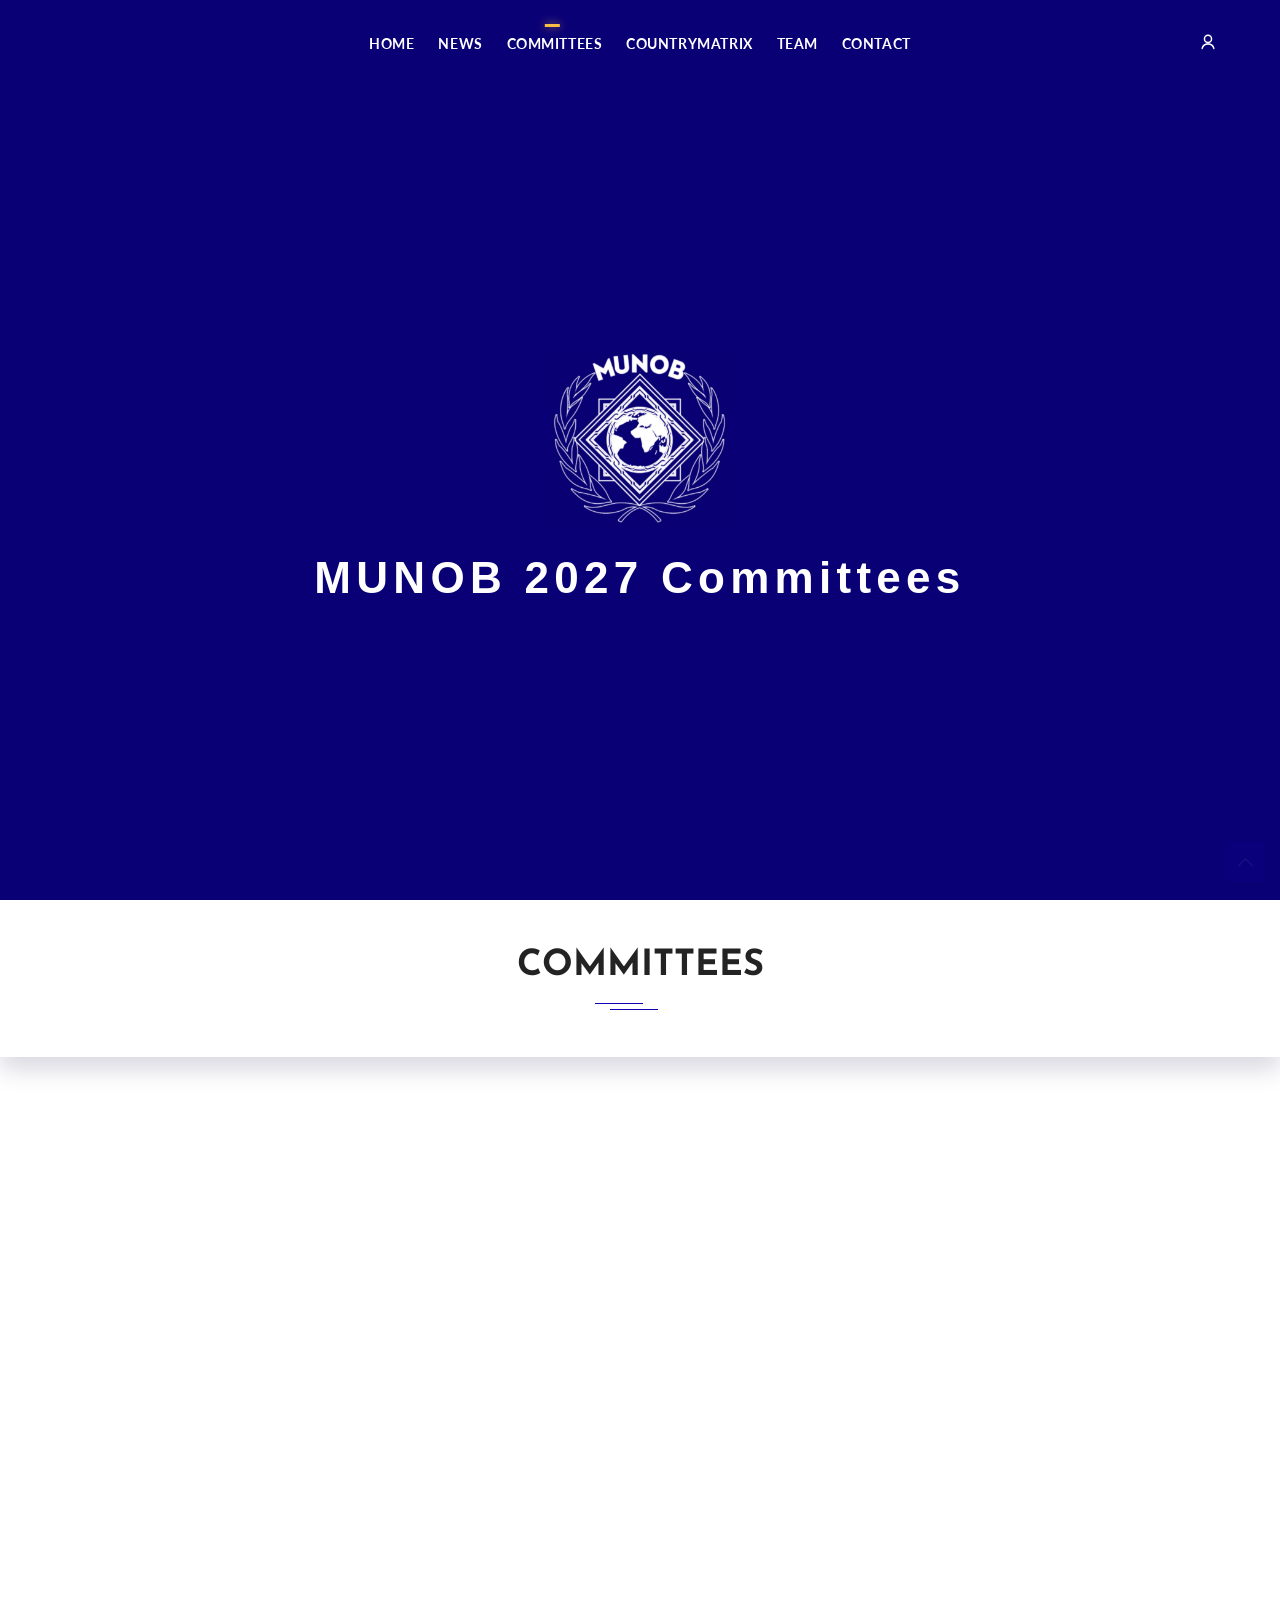
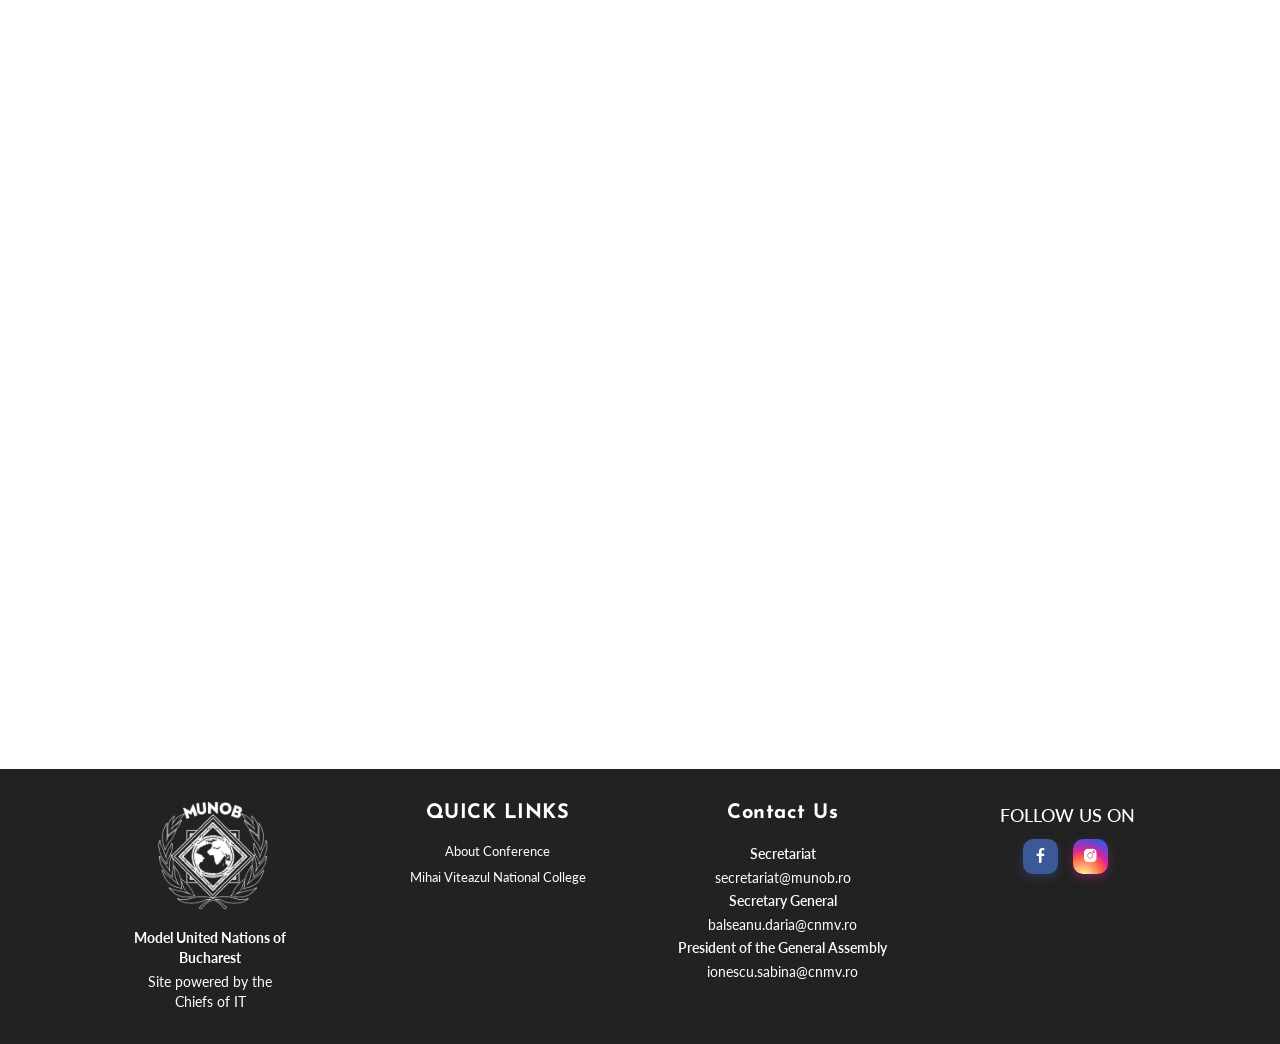
==== commit 447e44a5: "Stabilize mobile network backgrounds" ====
--- a/committees.html
+++ b/committees.html
@@ -25,8 +25,8 @@
     <link rel="stylesheet" type="text/css" href="assets/css/responsive.css">
     <!-- This File is Fully Expandable 2025-2026 IT-->
     <link rel="stylesheet" type="text/css" href="assets/css/FooterFix&More.css?=2"> 
-    <link rel="stylesheet" type="text/css" href="assets/css/munob-navigation.css?v=60">
-    <link rel="stylesheet" type="text/css" href="assets/css/home-account.css?v=6">
+    <link rel="stylesheet" type="text/css" href="assets/css/munob-navigation.css?v=65">
+    <link rel="stylesheet" type="text/css" href="assets/css/home-account.css?v=8">
     <script src="assets/js/page-transition-prepare.js?v=1"></script>
 
   </head>
@@ -437,6 +437,7 @@
     <script src="assets/js/nivo-lightbox.js"></script>
     <script src="assets/js/main.js?v=20"></script>
     <script src="assets/js/home-account.js?v=1"></script>
+    <script src="assets/js/mobile-network-background.js?v=2"></script>
     <script src="assets/js/page-transition.js?v=5"></script>
     <!-- <script src="assets/js/footer.js"></script> -->
   </body>
--- a/assets/css/munob-navigation.css
+++ b/assets/css/munob-navigation.css
@@ -305,7 +305,11 @@
 @media (max-width: 767.98px) {
   .committees-page #committees {
     padding-bottom: 48px;
-    background-attachment: scroll;
+    background-repeat: no-repeat;
+    background-position: center top;
+    background-size: auto 900px;
+    background-size: auto max(100lvh, 100vw);
+    background-attachment: fixed;
   }
 
   .committees-page #committees .section-title-header {
@@ -576,7 +580,11 @@
 
   .news-page .news-stories {
     padding: 0 0 16px;
-    background-attachment: scroll;
+    background-repeat: no-repeat;
+    background-position: center top;
+    background-size: auto 900px;
+    background-size: auto max(100lvh, 100vw);
+    background-attachment: fixed;
   }
 
   .news-page .news-stories .section-title-header {
@@ -852,6 +860,53 @@
 }
 
 @media (max-width: 767px) {
+  /* A real fixed layer avoids Chrome's mobile background-attachment repaint jump. */
+  .munob-mobile-network-backdrop {
+    position: absolute;
+    top: 0;
+    left: 0;
+    z-index: -1;
+    display: block;
+    width: 100vw;
+    height: 900px;
+    height: 100lvh;
+    pointer-events: none;
+    opacity: 0;
+    background-color: #1300b8;
+    background-image: url(../img/background/final.jpg);
+    background-repeat: no-repeat;
+    background-position: center top;
+    background-size: auto 900px;
+    background-size: auto max(100lvh, 100vw);
+    transform: translate3d(0, 0, 0);
+    will-change: transform;
+  }
+
+  body.munob-stable-network-ready {
+    position: relative;
+    isolation: isolate;
+  }
+
+  .munob-mobile-network-backdrop.is-visible {
+    opacity: 1;
+  }
+
+  body.munob-stable-network-ready .munob-network-surface,
+  body.munob-stable-network-ready.munob-network-surface {
+    background-color: transparent;
+    background-image: none;
+  }
+
+  /* Use one stable artwork layer, matching the desktop effect without mobile rescaling. */
+  #pricing,
+  #sponsors {
+    background-repeat: no-repeat;
+    background-position: center top;
+    background-size: auto 900px;
+    background-size: auto max(100lvh, 100vw);
+    background-attachment: fixed;
+  }
+
   /* Match the mobile alignment of the MUNOB and Contact columns. */
   .footer-area .row > div:nth-child(2),
   .footer-area .row > div:nth-child(4),
--- a/assets/css/home-account.css
+++ b/assets/css/home-account.css
@@ -375,9 +375,7 @@
 }
 
 @media (max-width: 1199px) {
-  .scrolling-navbar .navbar-brand,
-  .scrolling-navbar.munob-on-hero:not(.munob-nav-scrolled) .navbar-brand,
-  .scrolling-navbar.munob-on-hero.munob-nav-scrolled .navbar-brand {
+  .scrolling-navbar .navbar-brand {
     top: 13px !important;
     right: auto !important;
     left: 50% !important;
@@ -392,6 +390,19 @@
     transform: translateX(-50%) !important;
   }
 
+  .scrolling-navbar.munob-on-hero:not(.munob-nav-scrolled) .navbar-brand {
+    display: none !important;
+  }
+
+  .scrolling-navbar.munob-on-hero.munob-nav-scrolled .navbar-brand {
+    display: inline-flex !important;
+    visibility: visible !important;
+    opacity: 1 !important;
+    pointer-events: auto !important;
+    transform: translateX(-50%) !important;
+    transition: none !important;
+  }
+
   .scrolling-navbar .navbar-brand img {
     width: auto;
     height: 35px;
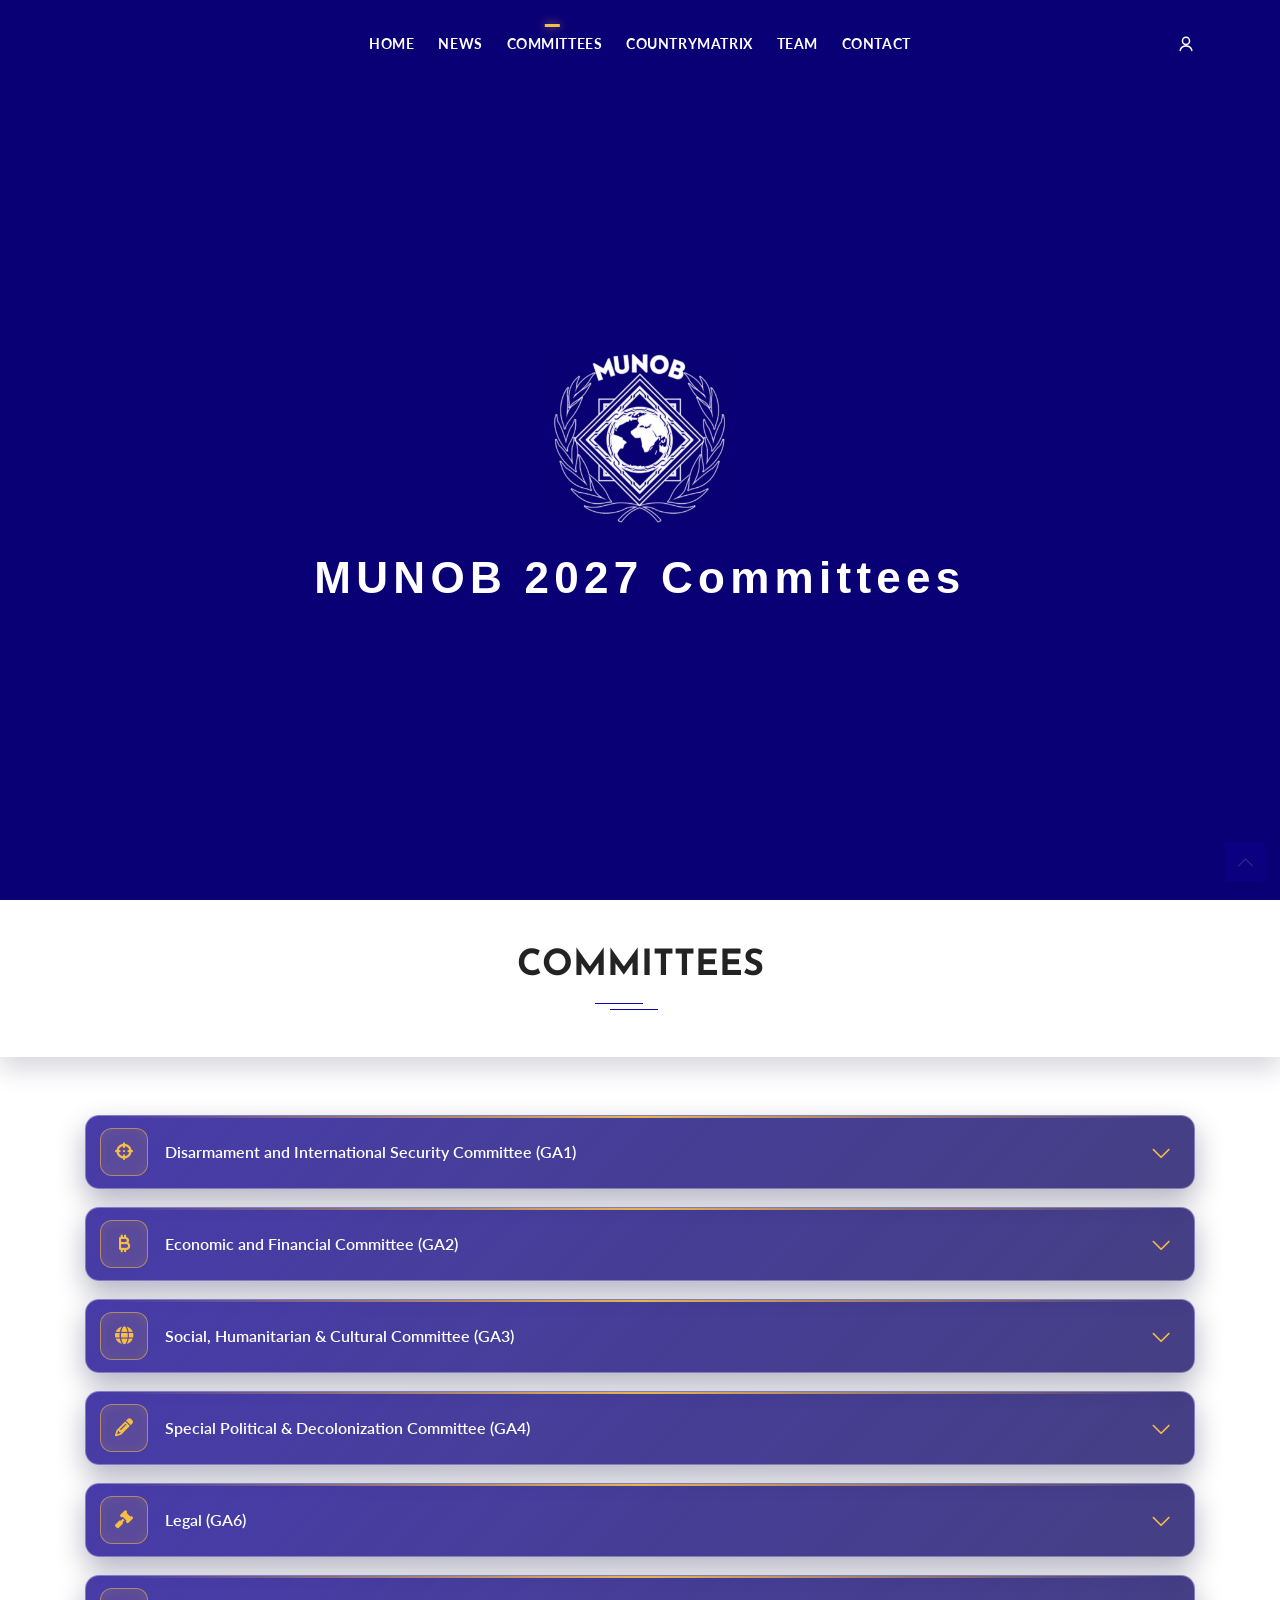
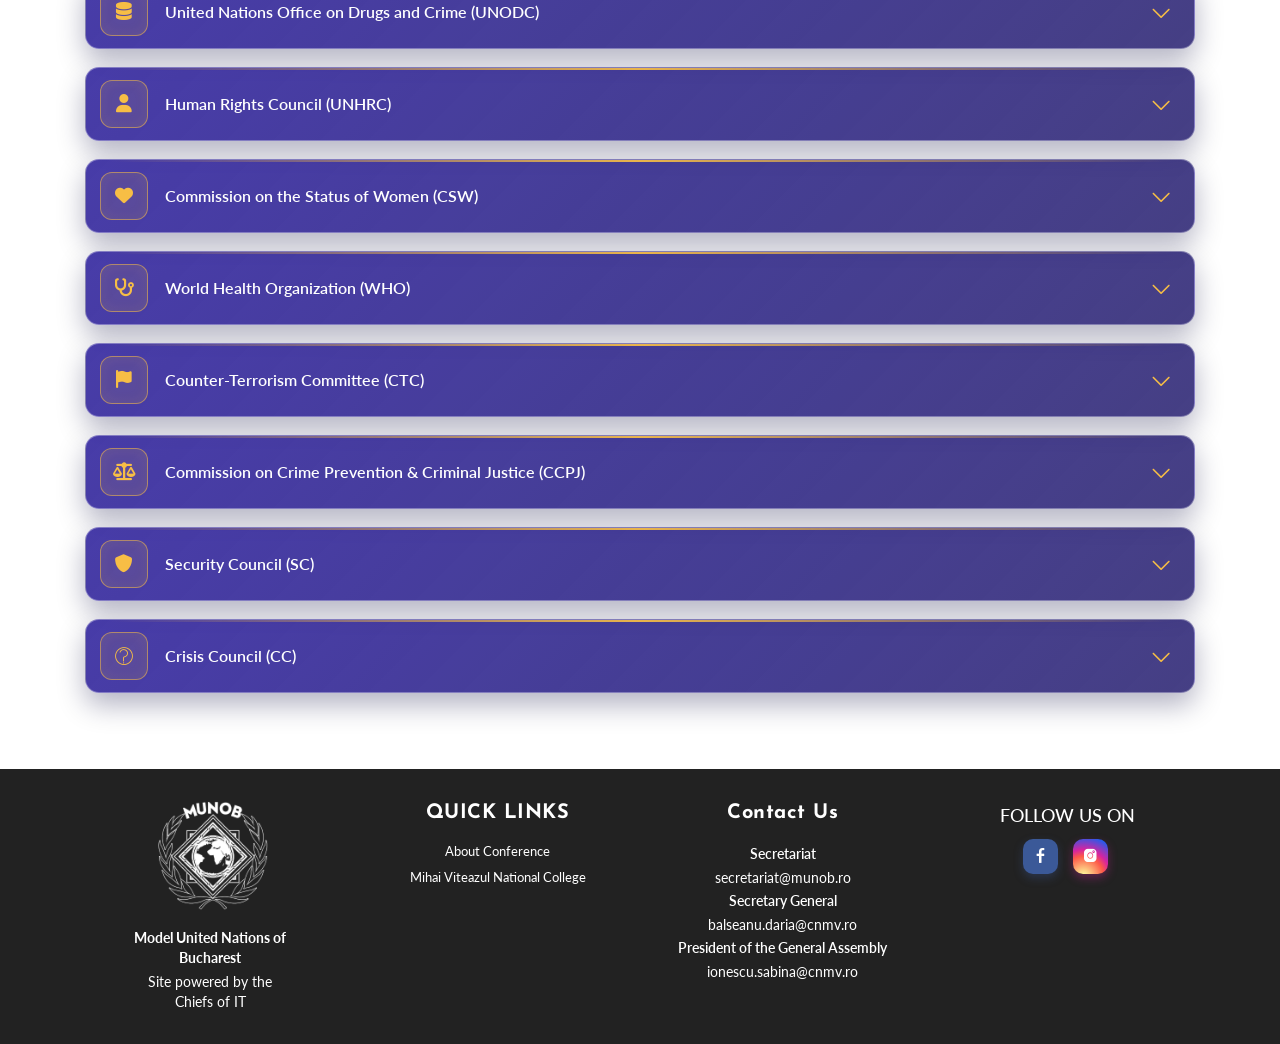
==== commit 9568d870: "Refine login and registration navigation" ====
--- a/committees.html
+++ b/committees.html
@@ -26,7 +26,7 @@
     <!-- This File is Fully Expandable 2025-2026 IT-->
     <link rel="stylesheet" type="text/css" href="assets/css/FooterFix&More.css?=2"> 
     <link rel="stylesheet" type="text/css" href="assets/css/munob-navigation.css?v=65">
-    <link rel="stylesheet" type="text/css" href="assets/css/home-account.css?v=8">
+    <link rel="stylesheet" type="text/css" href="assets/css/home-account.css?v=10">
     <script src="assets/js/page-transition-prepare.js?v=1"></script>
 
   </head>
@@ -436,7 +436,7 @@
     <script src="assets/js/jquery.slicknav.js"></script>
     <script src="assets/js/nivo-lightbox.js"></script>
     <script src="assets/js/main.js?v=20"></script>
-    <script src="assets/js/home-account.js?v=1"></script>
+    <script src="assets/js/home-account.js?v=2"></script>
     <script src="assets/js/mobile-network-background.js?v=2"></script>
     <script src="assets/js/page-transition.js?v=5"></script>
     <!-- <script src="assets/js/footer.js"></script> -->
--- a/assets/css/home-account.css
+++ b/assets/css/home-account.css
@@ -1,4 +1,4 @@
-/* Home account entry point and modal. Kept separate from the shared navigation. */
+/* Shared navbar entry point for the dedicated login and registration page. */
 .munob-account-trigger {
   position: fixed;
   z-index: 1403;
@@ -8,7 +8,7 @@
   align-items: center;
   justify-content: center;
   gap: 9px;
-  min-width: 118px;
+  min-width: 152px;
   height: 46px;
   padding: 0 18px;
   border: 1px solid rgba(247, 190, 69, 0.9);
@@ -23,6 +23,7 @@
   letter-spacing: 0.055em;
   line-height: 1;
   text-transform: uppercase;
+  text-decoration: none !important;
   backdrop-filter: blur(12px);
   -webkit-backdrop-filter: blur(12px);
   transition: transform 180ms ease, box-shadow 180ms ease, background 180ms ease;
@@ -36,6 +37,7 @@
   color: #111c61;
   outline: none;
   transform: translateY(-2px);
+  text-decoration: none;
 }
 
 .munob-account-trigger-icon {
@@ -52,11 +54,11 @@
    not a second floating card. The contained treatment returns on scroll. */
 @media (min-width: 1200px) {
   .scrolling-navbar.munob-on-hero:not(.munob-nav-scrolled) .munob-account-trigger {
-    min-width: 108px;
-    height: 42px;
-    padding: 0 5px;
+    min-width: 152px;
+    height: 46px;
+    padding: 0 18px;
     border-color: transparent;
-    border-radius: 0;
+    border-radius: 999px;
     background: transparent;
     box-shadow: none;
     backdrop-filter: none;
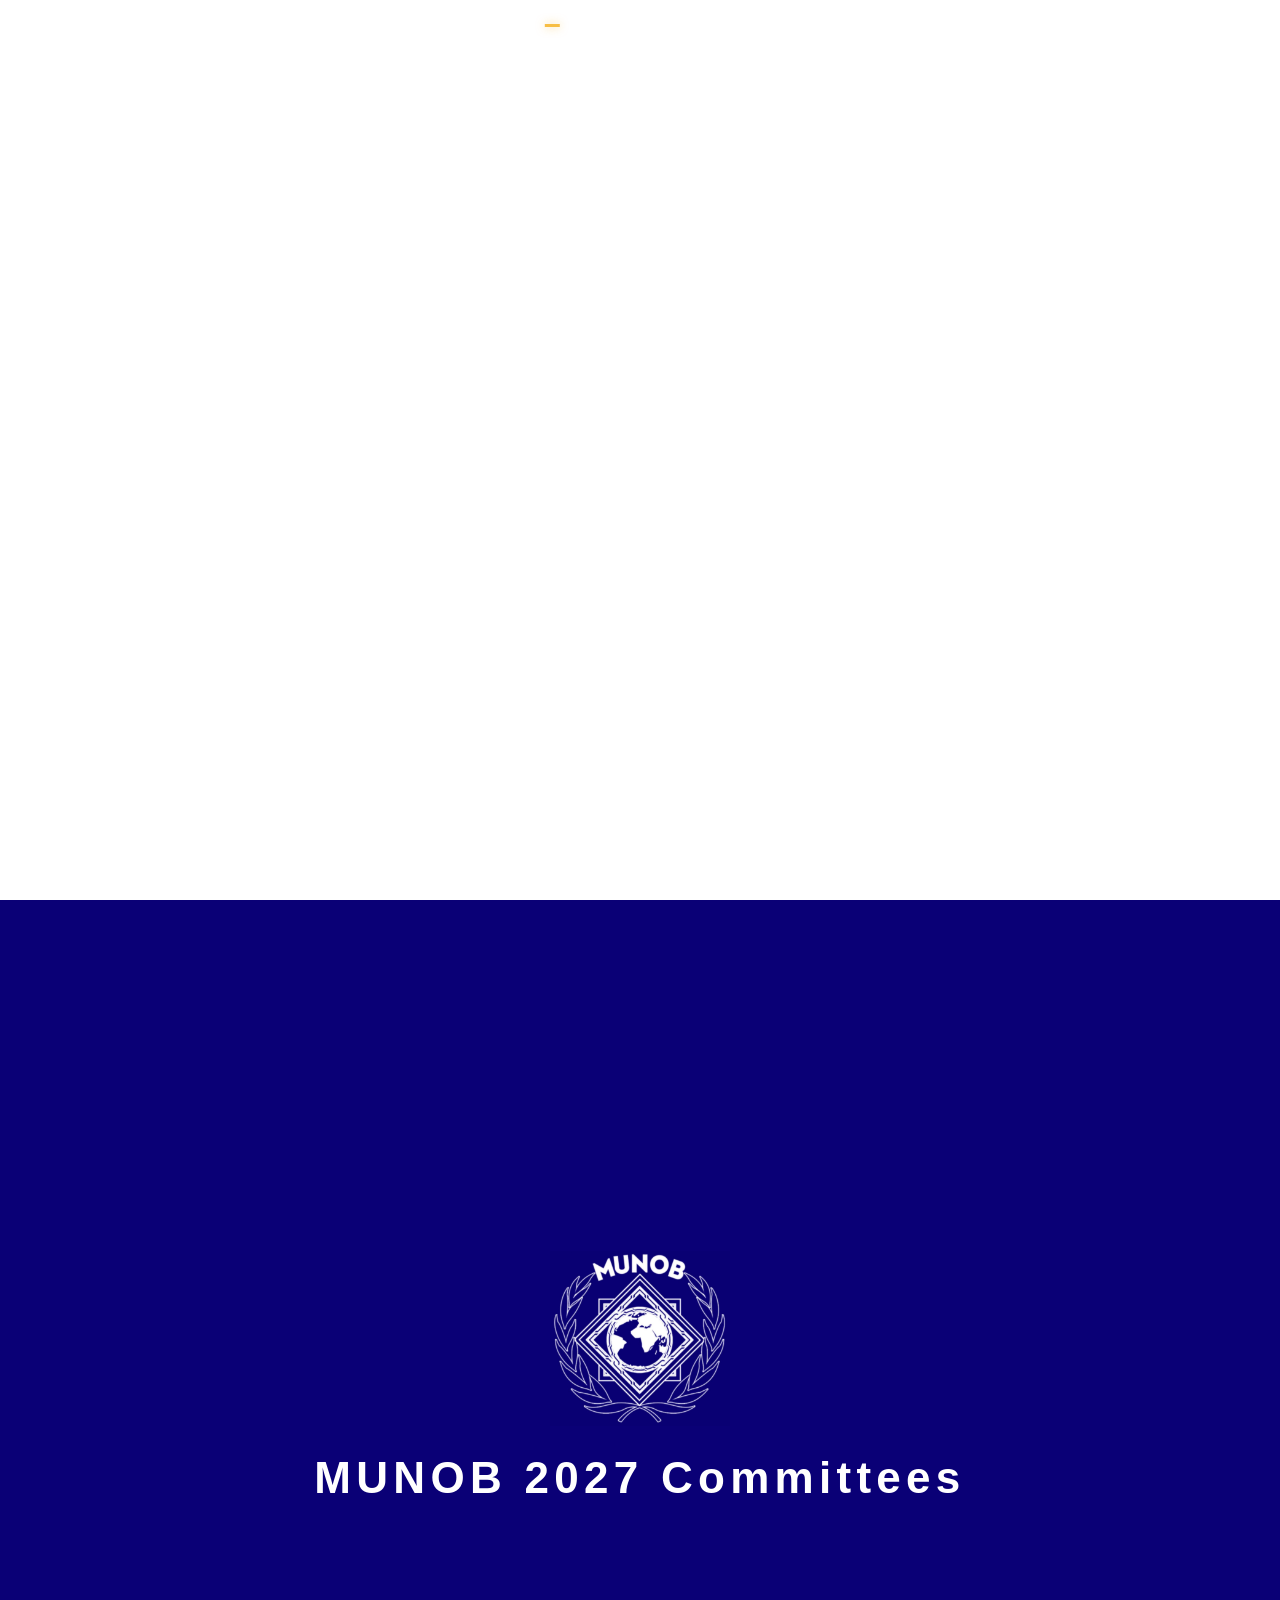
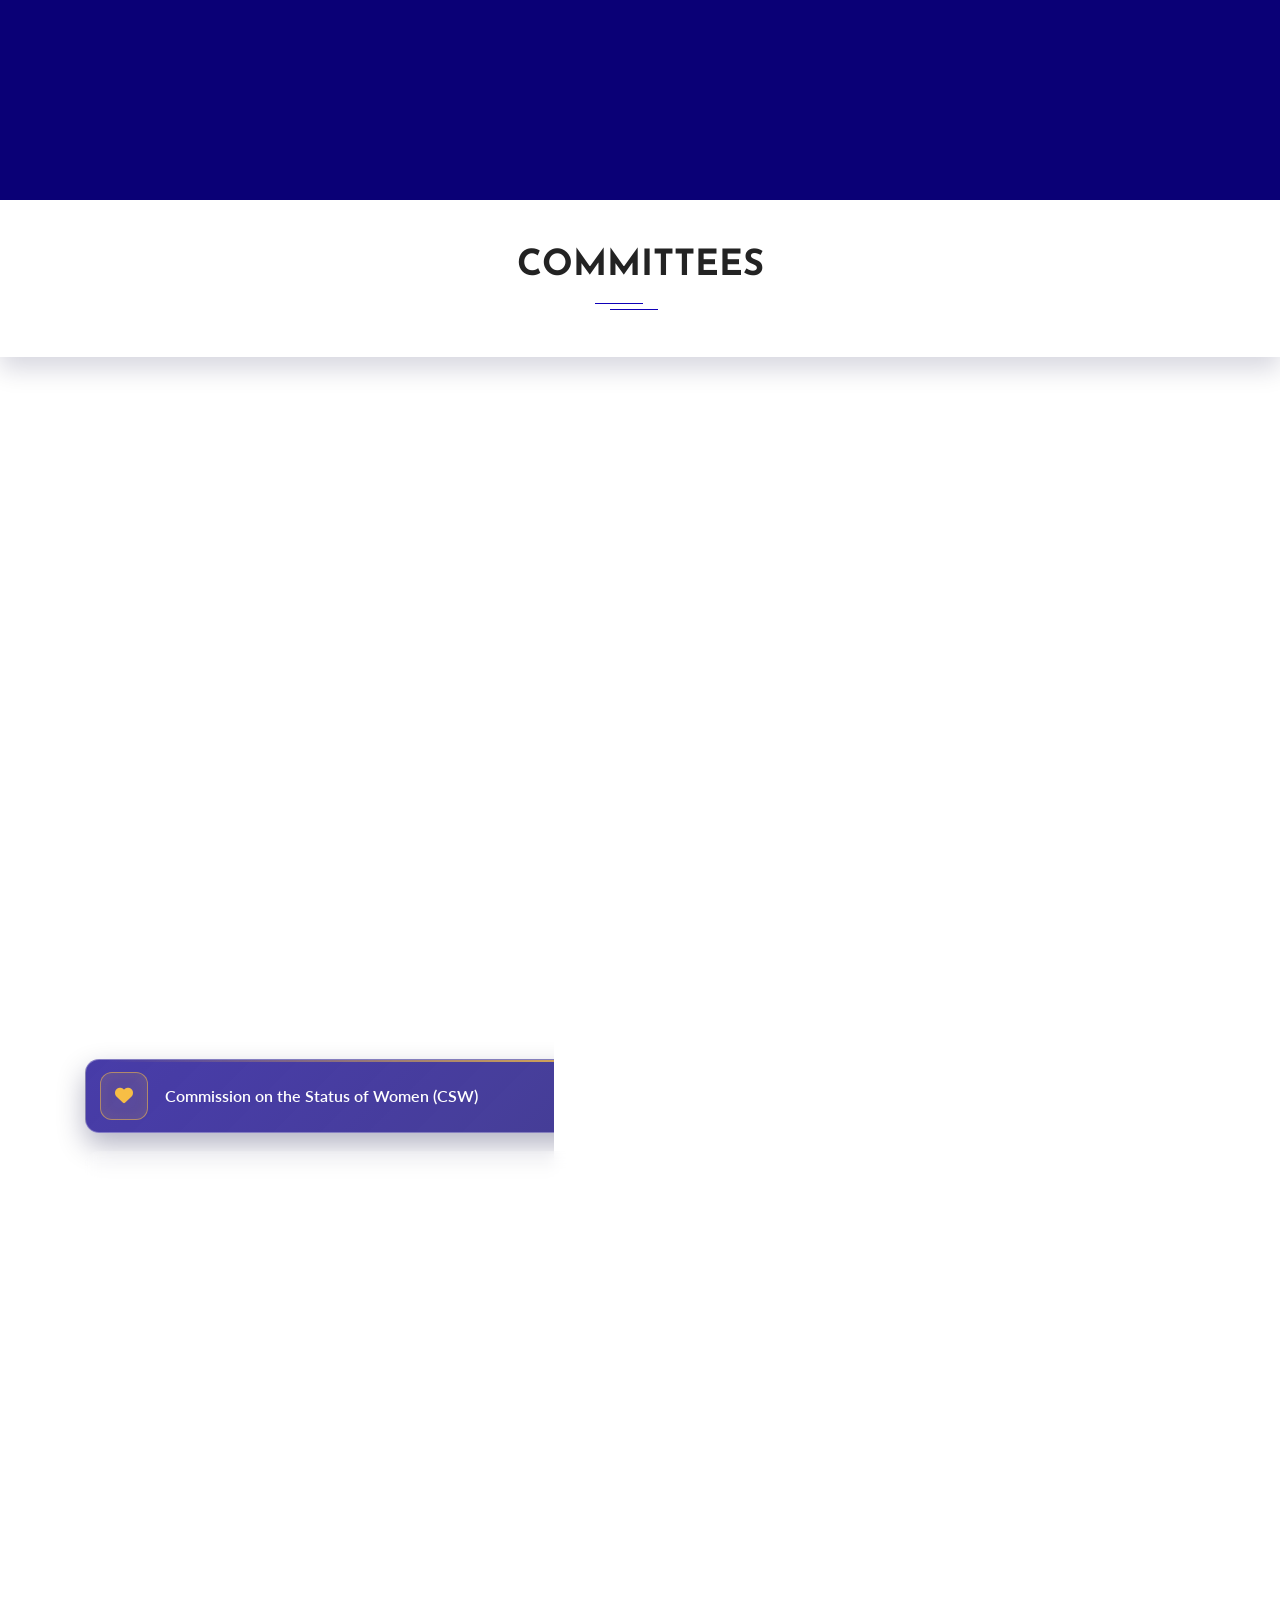
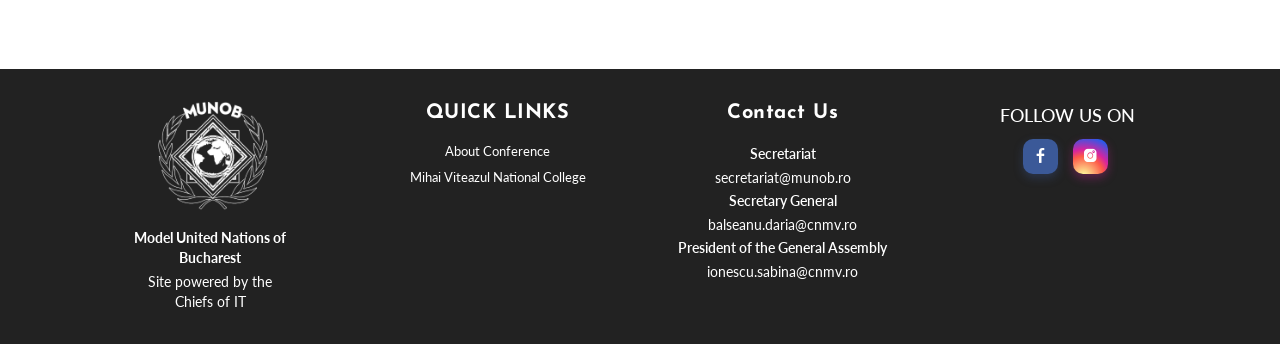
==== commit 7f54254b: "Fix mobile footer and stabilize zoom background" ====
--- a/committees.html
+++ b/committees.html
@@ -25,7 +25,7 @@
     <link rel="stylesheet" type="text/css" href="assets/css/responsive.css">
     <!-- This File is Fully Expandable 2025-2026 IT-->
     <link rel="stylesheet" type="text/css" href="assets/css/FooterFix&More.css?=2"> 
-    <link rel="stylesheet" type="text/css" href="assets/css/munob-navigation.css?v=65">
+    <link rel="stylesheet" type="text/css" href="assets/css/munob-navigation.css?v=66">
     <link rel="stylesheet" type="text/css" href="assets/css/home-account.css?v=10">
     <script src="assets/js/page-transition-prepare.js?v=1"></script>
 
@@ -437,7 +437,7 @@
     <script src="assets/js/nivo-lightbox.js"></script>
     <script src="assets/js/main.js?v=20"></script>
     <script src="assets/js/home-account.js?v=2"></script>
-    <script src="assets/js/mobile-network-background.js?v=2"></script>
+    <script src="assets/js/mobile-network-background.js?v=3"></script>
     <script src="assets/js/page-transition.js?v=5"></script>
     <!-- <script src="assets/js/footer.js"></script> -->
   </body>
--- a/assets/css/munob-navigation.css
+++ b/assets/css/munob-navigation.css
@@ -308,7 +308,6 @@
     background-repeat: no-repeat;
     background-position: center top;
     background-size: auto 900px;
-    background-size: auto max(100lvh, 100vw);
     background-attachment: fixed;
   }
 
@@ -583,7 +582,6 @@
     background-repeat: no-repeat;
     background-position: center top;
     background-size: auto 900px;
-    background-size: auto max(100lvh, 100vw);
     background-attachment: fixed;
   }
 
@@ -877,7 +875,6 @@
     background-repeat: no-repeat;
     background-position: center top;
     background-size: auto 900px;
-    background-size: auto max(100lvh, 100vw);
     transform: translate3d(0, 0, 0);
     will-change: transform;
   }
@@ -903,7 +900,6 @@
     background-repeat: no-repeat;
     background-position: center top;
     background-size: auto 900px;
-    background-size: auto max(100lvh, 100vw);
     background-attachment: fixed;
   }
 
@@ -1000,6 +996,135 @@
   background: #3b5998;
   color: #ffffff !important;
   transform: translateY(-2px) scale(1.04);
+}
+
+/* Keep the mobile footer compact and stable instead of letting Bootstrap stack
+   four oversized columns when the browser toolbar changes the viewport. */
+@media (max-width: 767px) {
+  .footer-area.section-padding {
+    padding: 28px 0 calc(28px + env(safe-area-inset-bottom));
+  }
+
+  .footer-area .container {
+    width: 100%;
+    max-width: none;
+    padding-right: 20px;
+    padding-left: 20px;
+  }
+
+  .footer-area .row {
+    display: grid !important;
+    grid-template-columns: minmax(0, 1fr) minmax(0, 1fr);
+    align-items: start;
+    gap: 26px 18px;
+    margin: 0 !important;
+  }
+
+  .footer-area .row > [class*="col-"] {
+    width: 100%;
+    max-width: none;
+    min-height: 0;
+    padding: 0 !important;
+    margin: 0 !important;
+    flex: none;
+  }
+
+  .footer-area .row > div:nth-child(1) {
+    grid-column: 1 / -1;
+    order: 1;
+  }
+
+  .footer-area .row > div:nth-child(2) {
+    grid-column: 1;
+    order: 2;
+  }
+
+  .footer-area .row > div:nth-child(4) {
+    grid-column: 2;
+    order: 3;
+  }
+
+  .footer-area .row > div:nth-child(3) {
+    grid-column: 1 / -1;
+    order: 4;
+  }
+
+  .footer-area .row > div,
+  .footer-area .row > div .widget,
+  .footer-area .contact-column {
+    text-align: center !important;
+  }
+
+  .footer-area h3,
+  .footer-area .widget-title {
+    margin: 0 0 12px;
+    padding: 0;
+    font-size: 17px;
+    line-height: 1.25;
+    letter-spacing: 0.04em;
+  }
+
+  .footer-area h3 img {
+    width: 82px;
+    margin: 0 auto 8px;
+  }
+
+  .footer-area p,
+  .footer-area .col-md-6:first-child p {
+    max-width: none;
+    margin: 3px 0 !important;
+    padding: 0 !important;
+    font-size: 13px;
+    line-height: 1.45;
+  }
+
+  .footer-area ul,
+  .footer-area .contact-column ul {
+    margin: 0;
+    padding: 0;
+    list-style: none;
+  }
+
+  .footer-area ul li,
+  .footer-area ul li a,
+  .footer-area .contact-column li {
+    font-size: 13px;
+    line-height: 1.45;
+  }
+
+  .footer-area .row > div:nth-child(2) ul {
+    gap: 7px;
+  }
+
+  .footer-area .contact-column li {
+    margin: 2px 0;
+    overflow-wrap: anywhere;
+  }
+
+  .footer-area .contact-column li:nth-child(odd):not(:first-child) {
+    margin-top: 9px;
+  }
+
+  .footer-area .footer-social {
+    display: flex;
+    flex-flow: row nowrap;
+    align-items: center;
+    justify-content: center;
+    gap: 10px;
+  }
+
+  .footer-area .footer-social li a {
+    width: 40px;
+    height: 40px;
+    margin: 0;
+    font-size: 18px;
+    line-height: 40px;
+  }
+
+  .footer-area .wow {
+    visibility: visible !important;
+    animation: none !important;
+  }
 }
 /* Shared animated handoff between the Home and News hero sections. */
 .page-transition-layer {
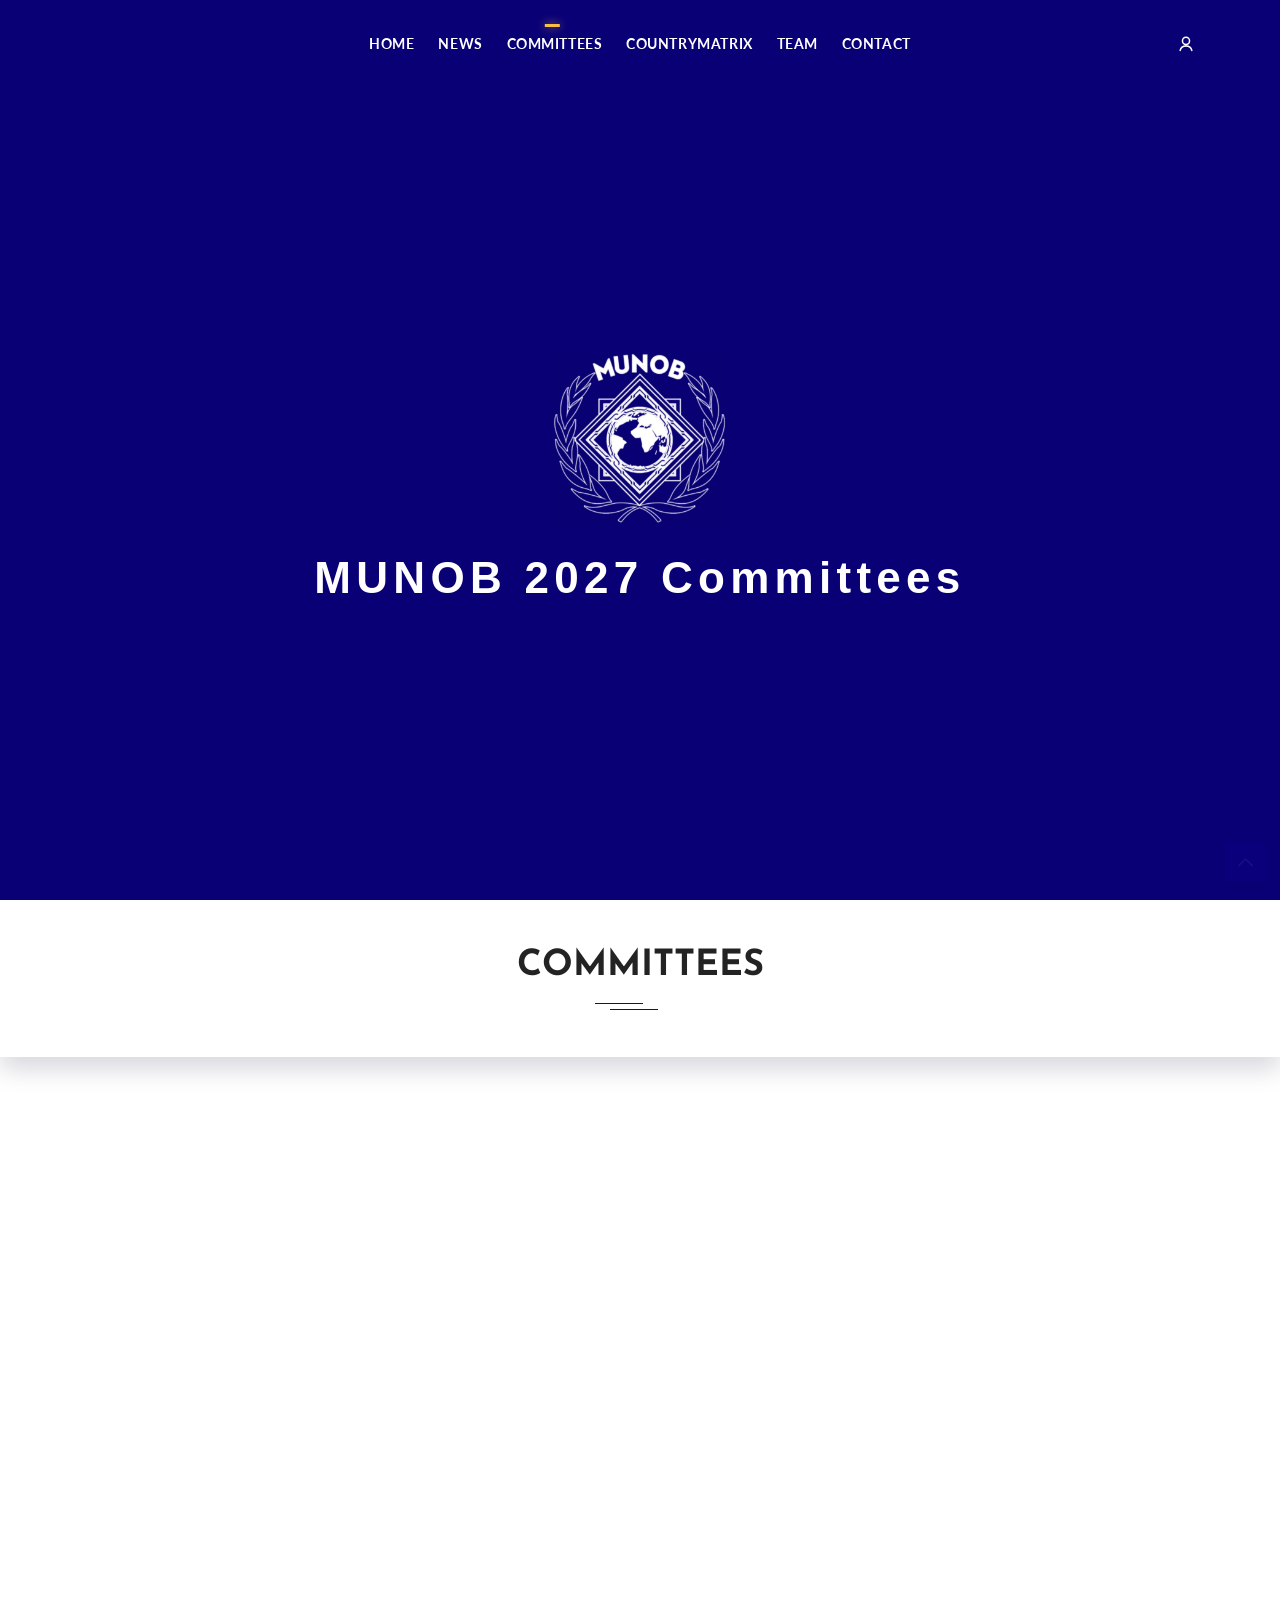
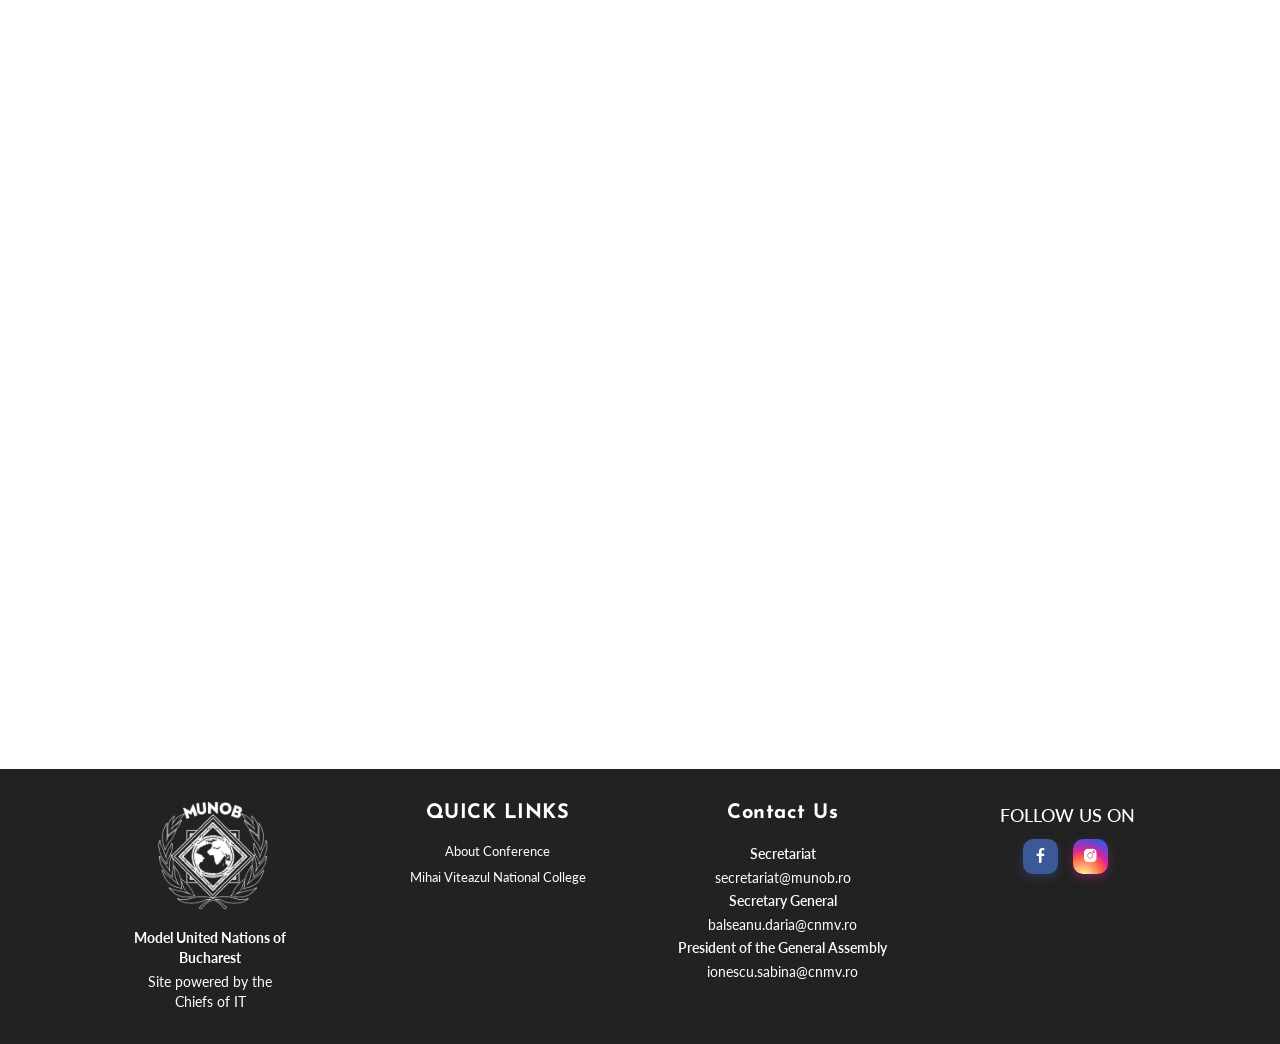
==== commit 165156d1: "Prevent mobile backdrop from shifting desktop pages" ====
--- a/committees.html
+++ b/committees.html
@@ -25,7 +25,7 @@
     <link rel="stylesheet" type="text/css" href="assets/css/responsive.css">
     <!-- This File is Fully Expandable 2025-2026 IT-->
     <link rel="stylesheet" type="text/css" href="assets/css/FooterFix&More.css?=2"> 
-    <link rel="stylesheet" type="text/css" href="assets/css/munob-navigation.css?v=66">
+    <link rel="stylesheet" type="text/css" href="assets/css/munob-navigation.css?v=67">
     <link rel="stylesheet" type="text/css" href="assets/css/home-account.css?v=10">
     <script src="assets/js/page-transition-prepare.js?v=1"></script>
 
@@ -437,7 +437,7 @@
     <script src="assets/js/nivo-lightbox.js"></script>
     <script src="assets/js/main.js?v=20"></script>
     <script src="assets/js/home-account.js?v=2"></script>
-    <script src="assets/js/mobile-network-background.js?v=3"></script>
+    <script src="assets/js/mobile-network-background.js?v=4"></script>
     <script src="assets/js/page-transition.js?v=5"></script>
     <!-- <script src="assets/js/footer.js"></script> -->
   </body>
--- a/assets/css/munob-navigation.css
+++ b/assets/css/munob-navigation.css
@@ -857,6 +857,11 @@
   box-shadow: 0 14px 28px rgba(2, 0, 43, 0.24);
 }
 
+/* The shared backdrop must never participate in desktop document flow. */
+.munob-mobile-network-backdrop {
+  display: none;
+}
+
 @media (max-width: 767px) {
   /* A real fixed layer avoids Chrome's mobile background-attachment repaint jump. */
   .munob-mobile-network-backdrop {
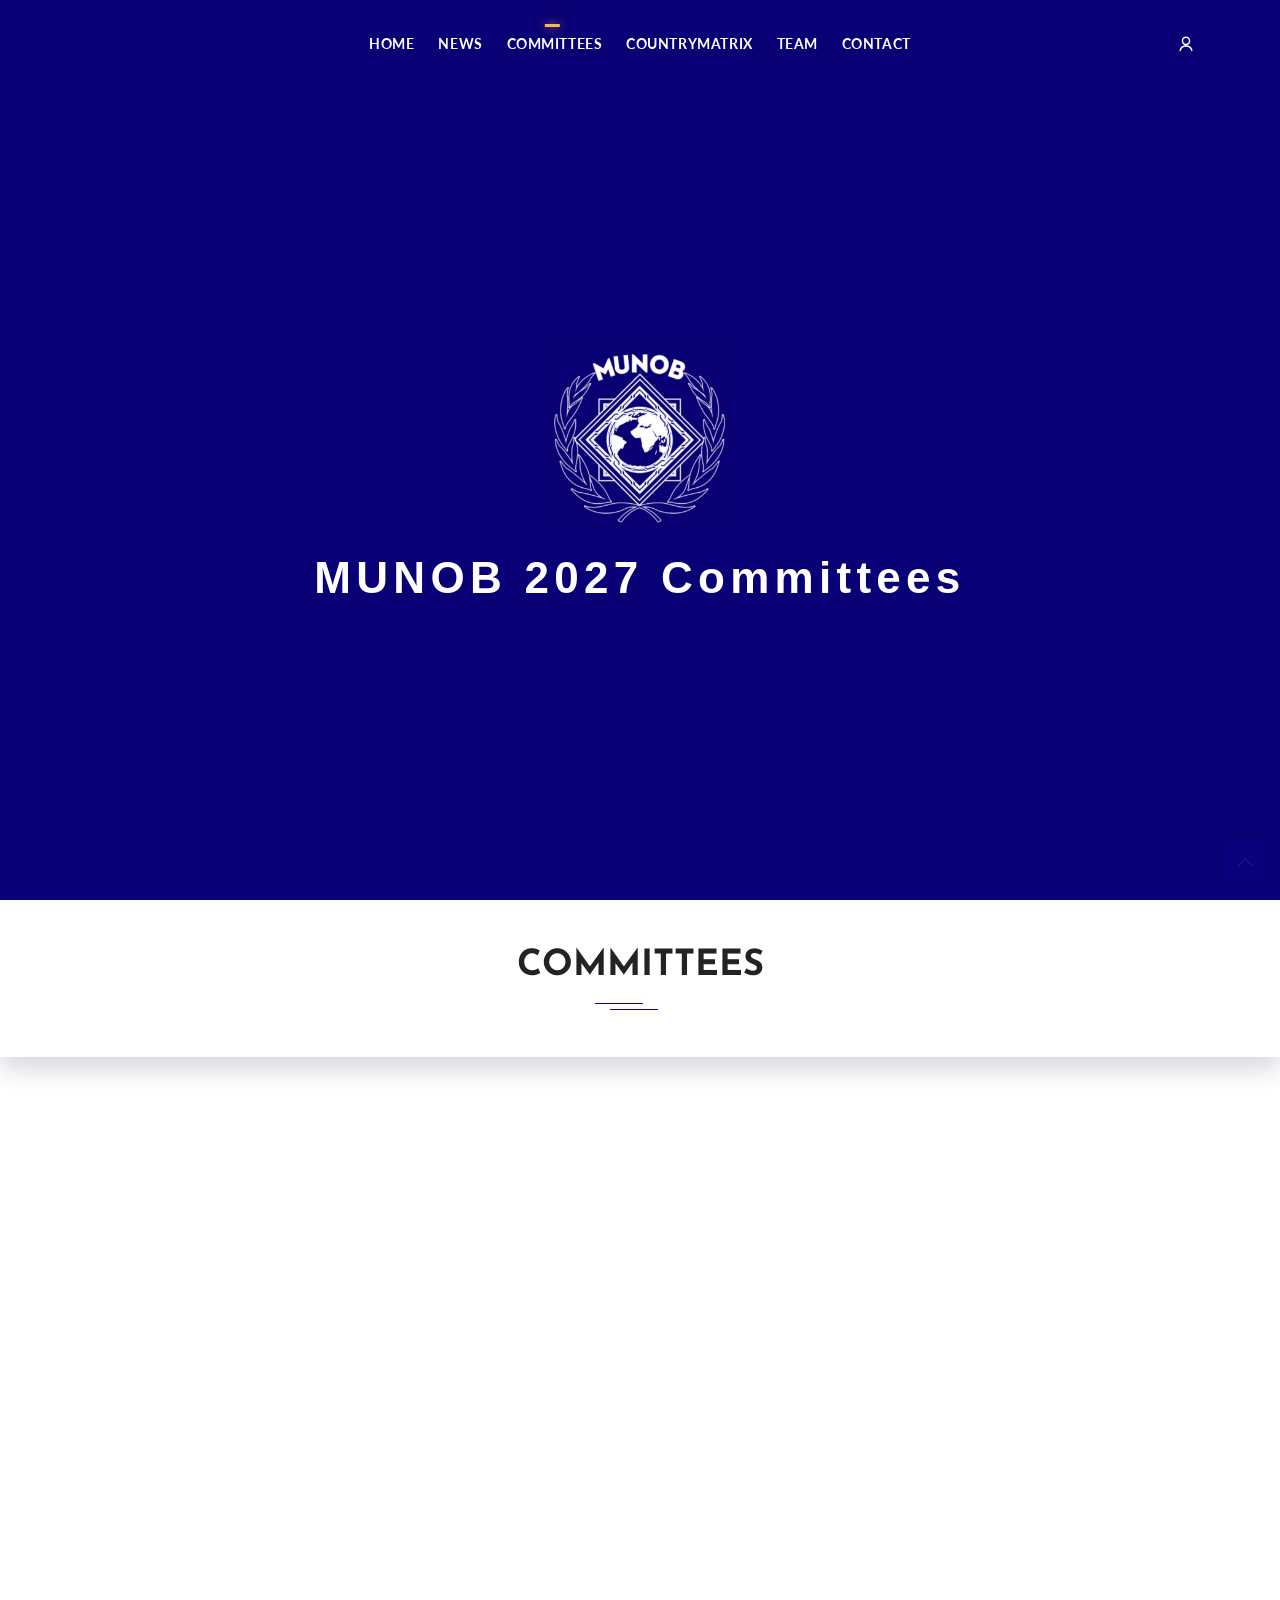
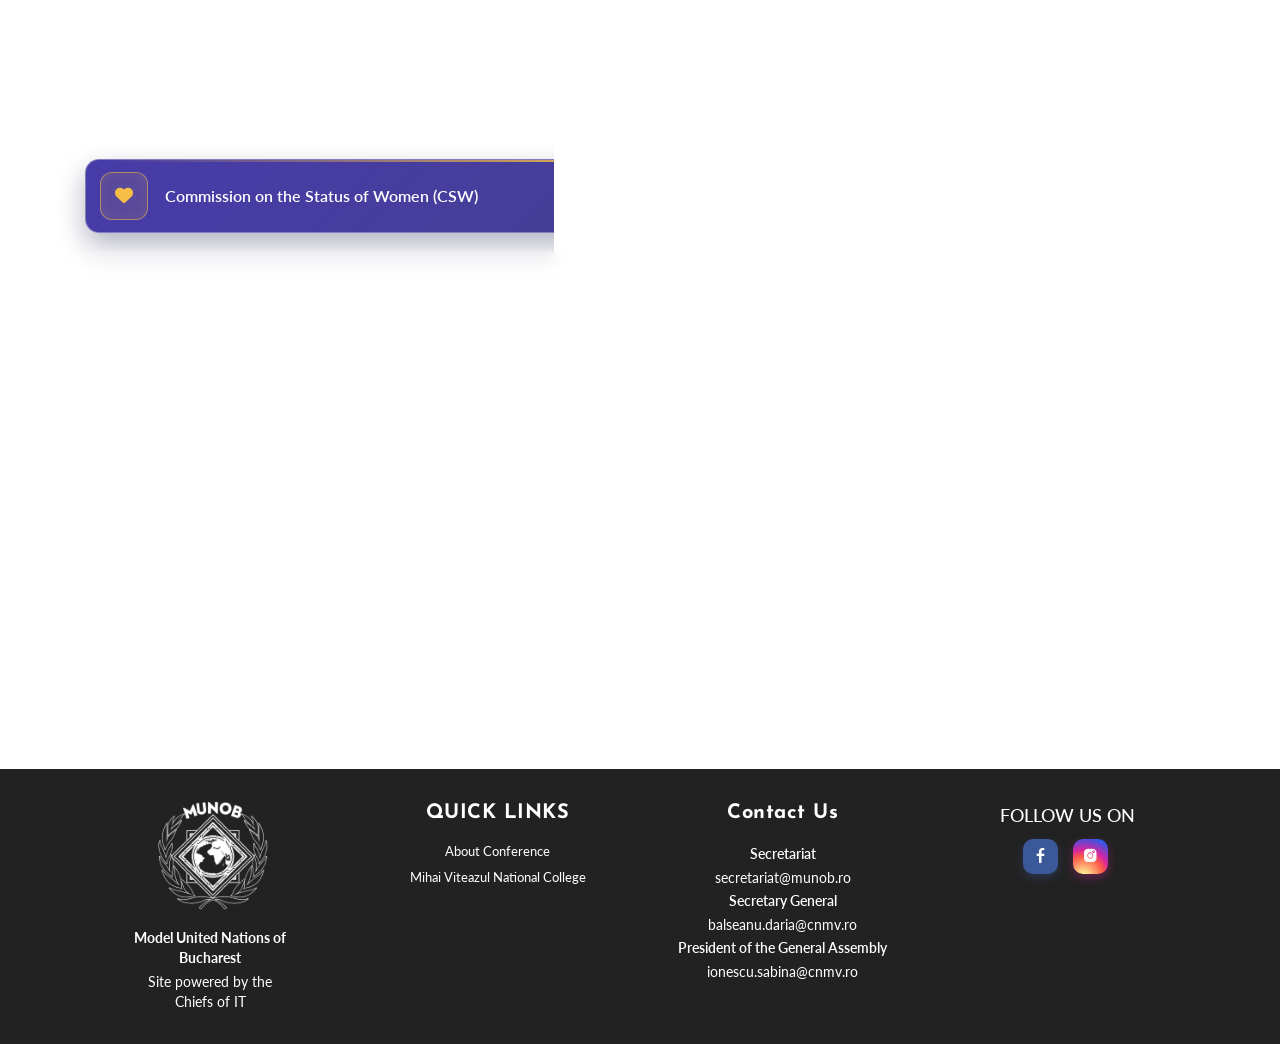
==== commit dc772473: "Polish mobile experience and registration guidance" ====
--- a/committees.html
+++ b/committees.html
@@ -25,7 +25,7 @@
     <link rel="stylesheet" type="text/css" href="assets/css/responsive.css">
     <!-- This File is Fully Expandable 2025-2026 IT-->
     <link rel="stylesheet" type="text/css" href="assets/css/FooterFix&More.css?=2"> 
-    <link rel="stylesheet" type="text/css" href="assets/css/munob-navigation.css?v=67">
+    <link rel="stylesheet" type="text/css" href="assets/css/munob-navigation.css?v=69">
     <link rel="stylesheet" type="text/css" href="assets/css/home-account.css?v=10">
     <script src="assets/js/page-transition-prepare.js?v=1"></script>
 
@@ -392,7 +392,7 @@
               <h5 class="widget-title">FOLLOW US ON</h5>
               <ul class="footer-social">
                 <li><a class="facebook" href="https://www.facebook.com/MUNOB/"><i class="lni-facebook-filled"></i></a></li>
-                <li><a class="instagram" href="https://www.instagram.com/therealmunob/profilecard/?igsh=eWo5YnVlNmdka3Vu"><i class="lni-instagram-filled"></i></a></li>
+                <li><a class="instagram" href="https://www.instagram.com/therealmunob/"><i class="lni-instagram-filled"></i></a></li>
               </ul>
             </div>
           </div>
@@ -437,7 +437,7 @@
     <script src="assets/js/nivo-lightbox.js"></script>
     <script src="assets/js/main.js?v=20"></script>
     <script src="assets/js/home-account.js?v=2"></script>
-    <script src="assets/js/mobile-network-background.js?v=4"></script>
+    <script src="assets/js/mobile-network-background.js?v=5"></script>
     <script src="assets/js/page-transition.js?v=5"></script>
     <!-- <script src="assets/js/footer.js"></script> -->
   </body>
--- a/assets/css/munob-navigation.css
+++ b/assets/css/munob-navigation.css
@@ -579,10 +579,9 @@
 
   .news-page .news-stories {
     padding: 0 0 16px;
-    background-repeat: no-repeat;
-    background-position: center top;
-    background-size: auto 900px;
-    background-attachment: fixed;
+    background-color: #1300b8;
+    background-image: none;
+    background-attachment: scroll;
   }
 
   .news-page .news-stories .section-title-header {
@@ -594,6 +593,7 @@
 
 @media (max-width: 767px) {
   .news-page .news-timeline {
+    --timeline-axis: 9px;
     margin-left: 16px;
     padding-bottom: 78px;
     padding-left: 38px;
@@ -602,7 +602,7 @@
   .news-page .news-timeline::before {
     top: 9px;
     bottom: 115px;
-    left: 9px;
+    left: var(--timeline-axis);
     transform: none;
   }
 
@@ -610,7 +610,7 @@
     content: '';
     position: absolute;
     bottom: 97px;
-    left: 9px;
+    left: var(--timeline-axis);
     box-sizing: border-box;
     width: 42px;
     height: 18px;
@@ -631,7 +631,8 @@
   .news-page .news-timeline-item--right::after {
     top: 0;
     right: auto;
-    left: -39px;
+    left: calc(var(--timeline-axis) - 47px);
+    box-sizing: border-box;
     width: 18px;
     height: 18px;
   }
@@ -647,7 +648,7 @@
     width: auto;
     min-height: 40px;
     margin: -20px 0 0;
-    left: 9px;
+    left: var(--timeline-axis);
     text-align: left;
   }
 
@@ -865,13 +866,13 @@
 @media (max-width: 767px) {
   /* A real fixed layer avoids Chrome's mobile background-attachment repaint jump. */
   .munob-mobile-network-backdrop {
-    position: absolute;
+    position: fixed;
     top: 0;
     left: 0;
+    right: 0;
     z-index: -1;
     display: block;
-    width: 100vw;
-    height: 900px;
+    width: auto;
     height: 100lvh;
     pointer-events: none;
     opacity: 0;
@@ -880,13 +881,14 @@
     background-repeat: no-repeat;
     background-position: center top;
     background-size: auto 900px;
-    transform: translate3d(0, 0, 0);
-    will-change: transform;
+    transform: none;
+    will-change: auto;
   }
 
   body.munob-stable-network-ready {
     position: relative;
     isolation: isolate;
+    background-color: #1300b8;
   }
 
   .munob-mobile-network-backdrop.is-visible {
@@ -897,6 +899,16 @@
   body.munob-stable-network-ready.munob-network-surface {
     background-color: transparent;
     background-image: none;
+  }
+
+  .news-page .news-stories,
+  .committees-page #committees,
+  .country-matrix-page .matrix-content,
+  #pricing,
+  #sponsors {
+    background-color: #1300b8;
+    background-image: none;
+    background-attachment: scroll;
   }
 
   /* Use one stable artwork layer, matching the desktop effect without mobile rescaling. */
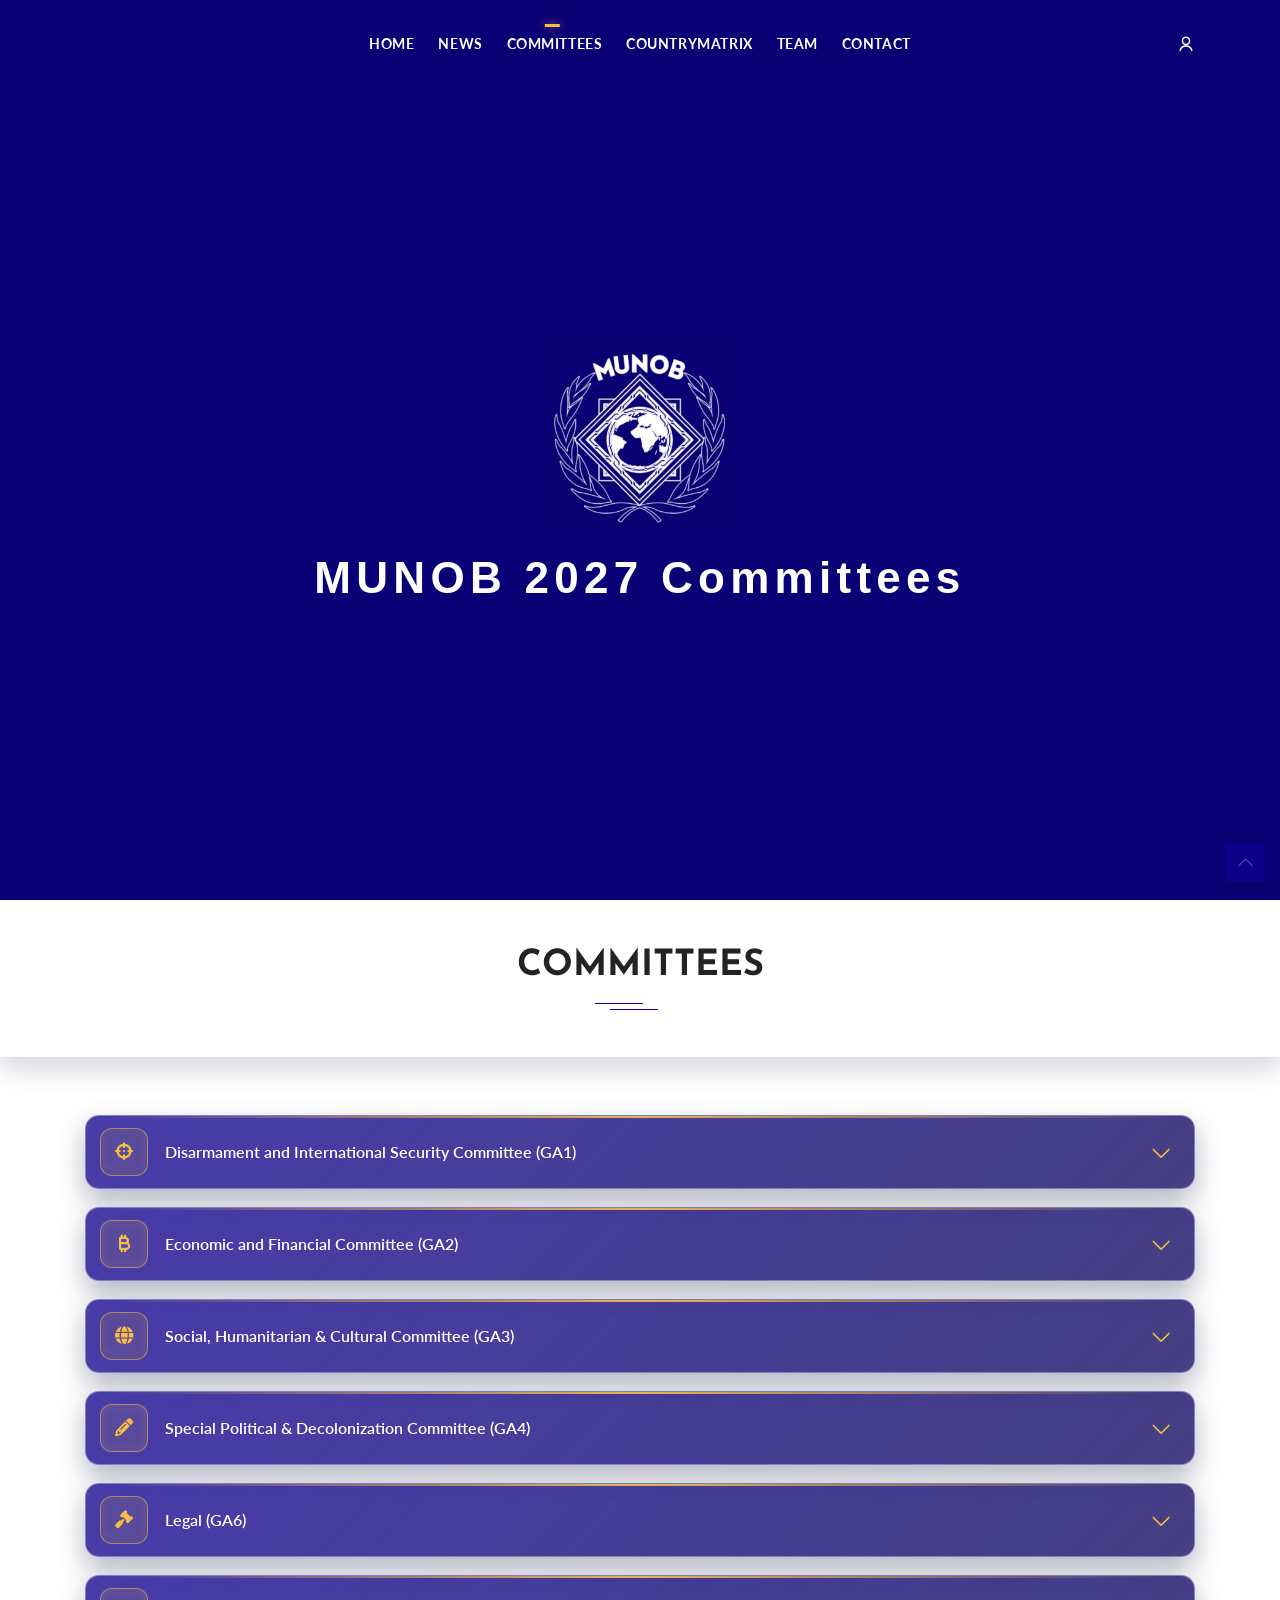
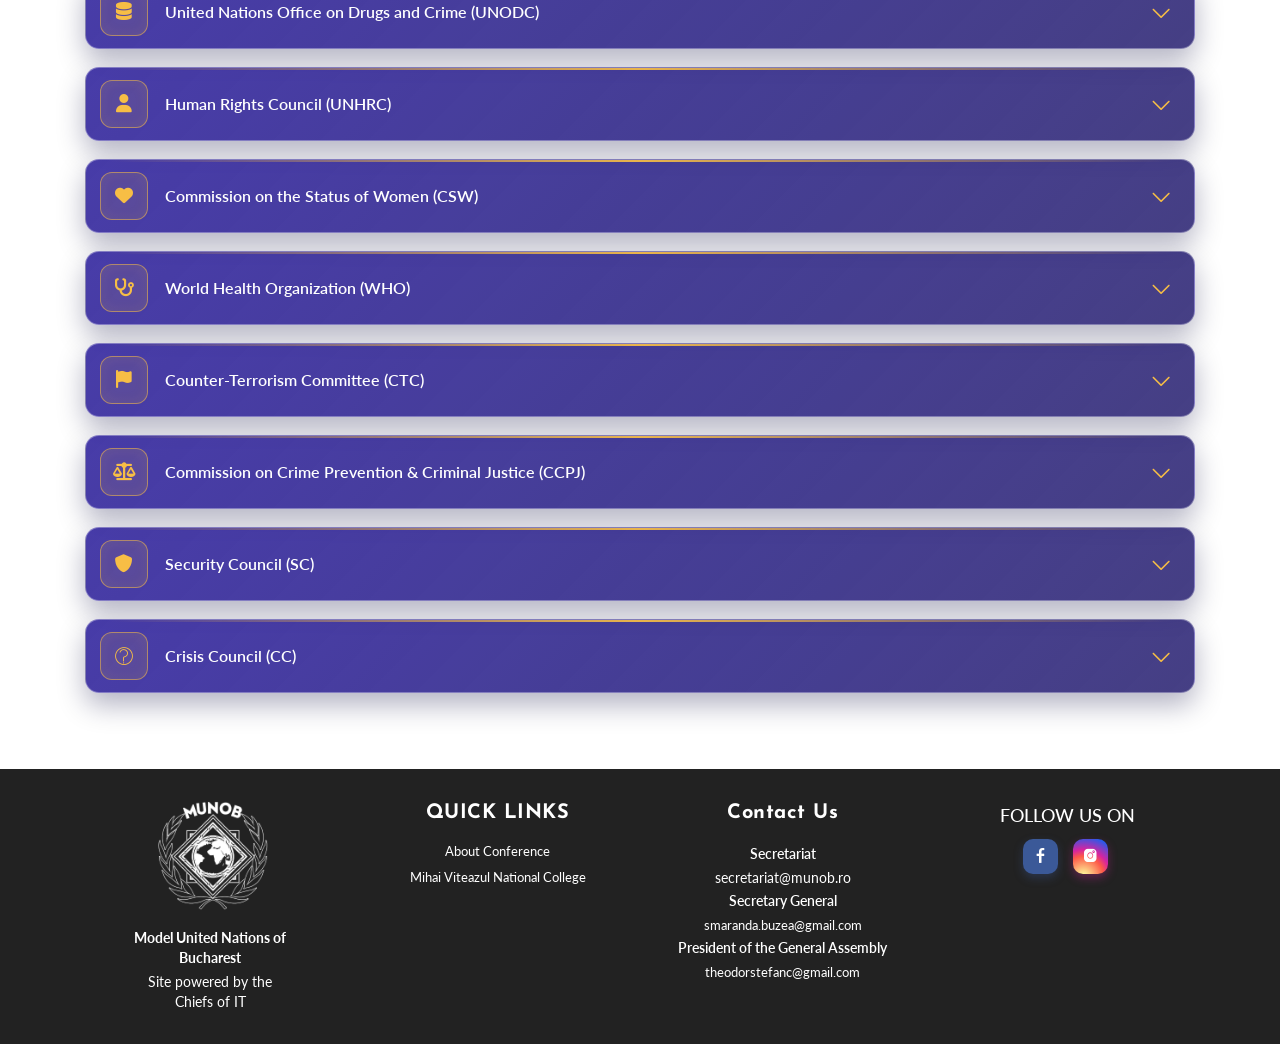
==== commit fc2e626e: "Update footer contact emails" ====
--- a/committees.html
+++ b/committees.html
@@ -380,9 +380,9 @@
                 <li><b>Secretariat</b></li>
                 <li><a href="/cdn-cgi/l/email-protection" class="__cf_email__" data-cfemail="81f2e4e2f3e4f5e0f3e8e0f5c1ecf4efeee3aff3ee">[email&#160;protected]</a></li>
                 <li><b>Secretary General</b></li>
-                <li><a href="/cdn-cgi/l/email-protection" class="__cf_email__" data-cfemail="c1a3a0adb2a4a0afb4efa5a0b3a8a081a2afacb7efb3ae">[email&#160;protected]</a></li>
+                <li><a href="mailto:smaranda.buzea@gmail.com">smaranda.buzea@gmail.com</a></li>
                 <li><b>President of the General Assembly</b></li>
-                <li><a href="/cdn-cgi/l/email-protection" class="__cf_email__" data-cfemail="3f5650515a4c5c4a114c5e5d56515e7f5c515249114d50">[email&#160;protected]</a></li>
+                <li><a href="mailto:theodorstefanc@gmail.com">theodorstefanc@gmail.com</a></li>
                 </ul>
           </div>
 
--- a/assets/css/munob-navigation.css
+++ b/assets/css/munob-navigation.css
@@ -1162,6 +1162,72 @@
   border: 0;
 }
 
+/* Home FAQ: the page backdrop is intentionally blue on phones, so the
+   default dark heading made this section look unfinished and too tall. */
+@media (max-width: 767px) {
+  #faq.section-padding {
+    padding: 42px 0 52px;
+  }
+
+  #faq .section-title-header {
+    margin-bottom: 24px;
+  }
+
+  #faq .section-title {
+    margin: 0;
+    padding-bottom: 18px;
+    color: #ffffff;
+    font-size: 1.42rem;
+    line-height: 1.25;
+    letter-spacing: 0.01em;
+  }
+
+  #faq .section-title::before,
+  #faq .section-title::after {
+    background-color: #f7be45;
+  }
+
+  #faq .accordion {
+    margin: 0 6px 12px;
+  }
+
+  #faq .accordion .card {
+    margin-bottom: 10px;
+    overflow: hidden;
+    border: 1px solid rgba(15, 0, 184, 0.12);
+    border-radius: 12px;
+    box-shadow: 0 8px 18px rgba(3, 2, 55, 0.16);
+  }
+
+  #faq .accordion .card-header {
+    background: #ffffff;
+  }
+
+  #faq .accordion .header-title {
+    min-height: 50px;
+    padding-right: 38px;
+    color: #14142e;
+    font-size: 0.78rem;
+    font-weight: 600;
+    line-height: 1.35;
+  }
+
+  #faq .accordion .card-header i {
+    width: 42px;
+    height: 50px;
+    margin-right: 8px;
+    line-height: 50px;
+  }
+
+  #faq .accordion .card-body {
+    padding: 0 18px 16px 58px;
+    background: #ffffff;
+    color: #36364f;
+    font-size: 0.82rem;
+    line-height: 1.55;
+  }
+}
+
 body.is-page-transition-leaving .page-transition-layer,
 html.munob-transition-arriving .page-transition-layer {
   visibility: visible;
